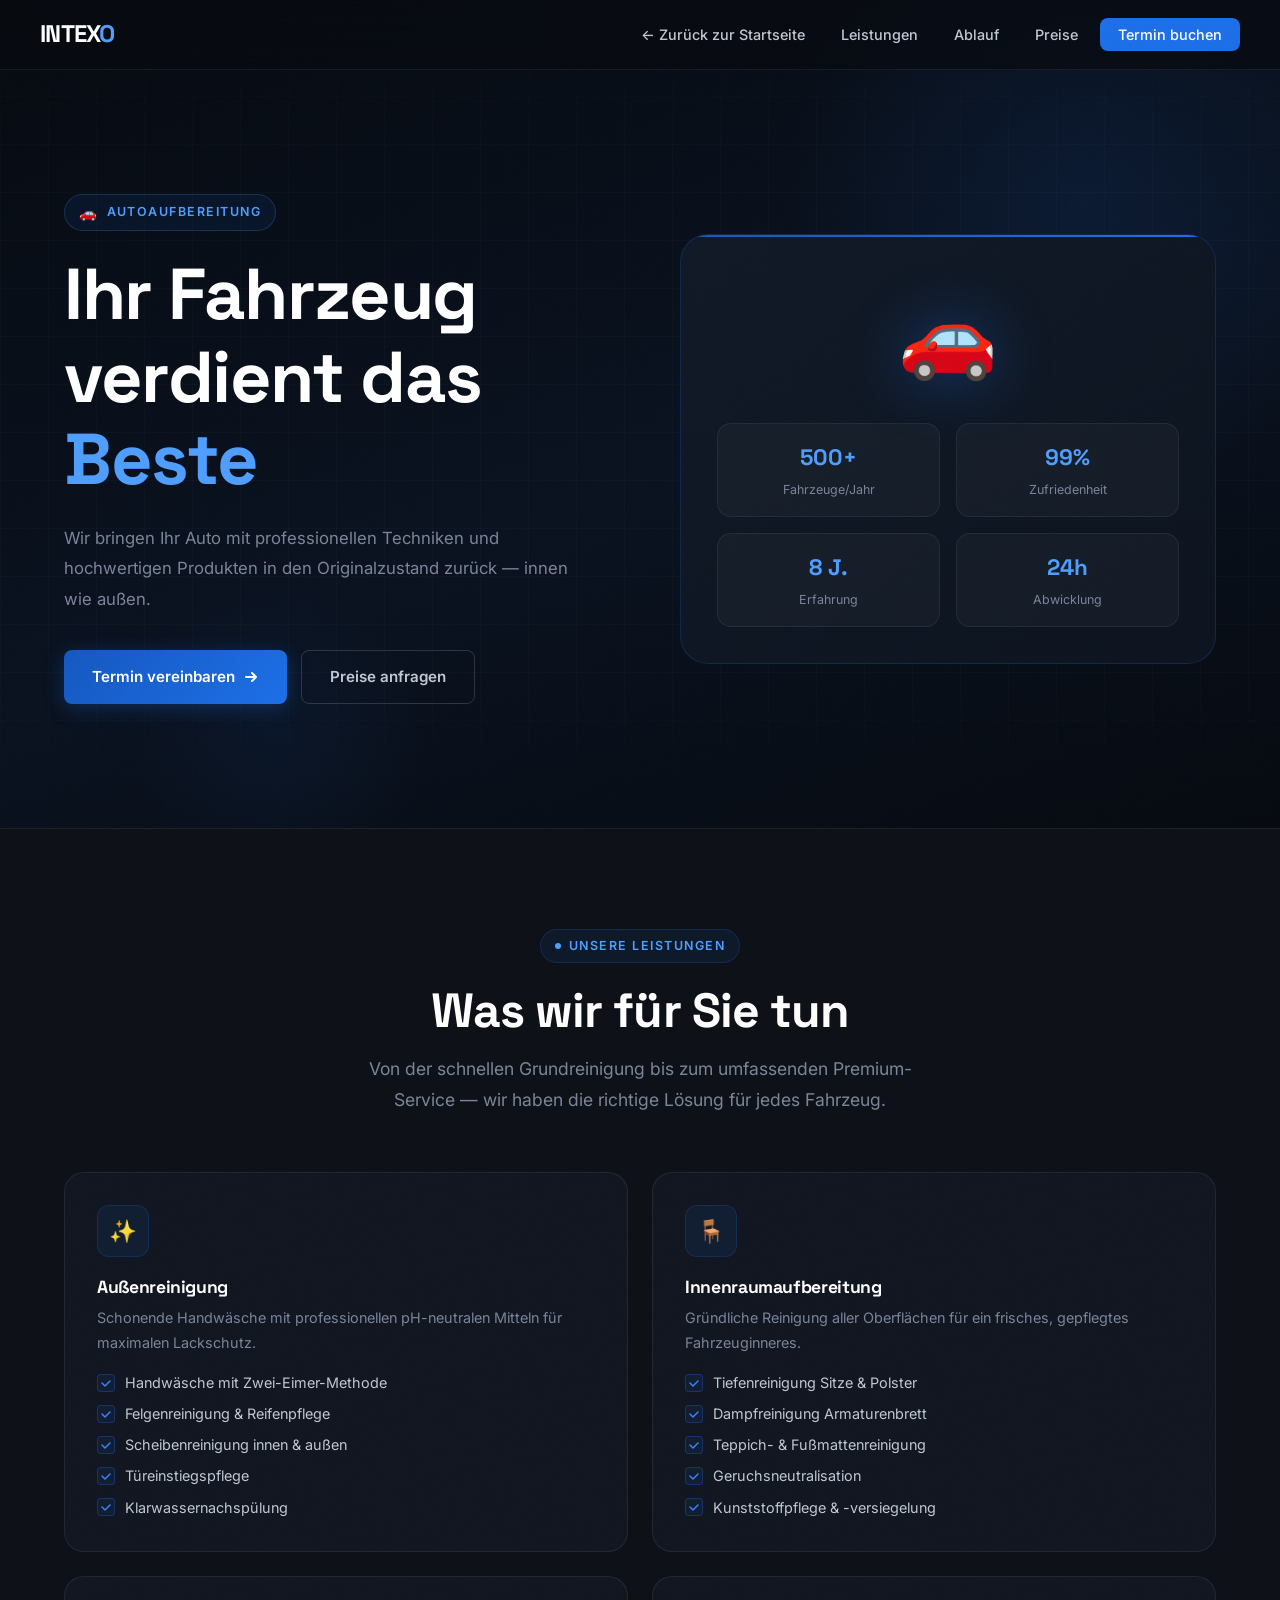
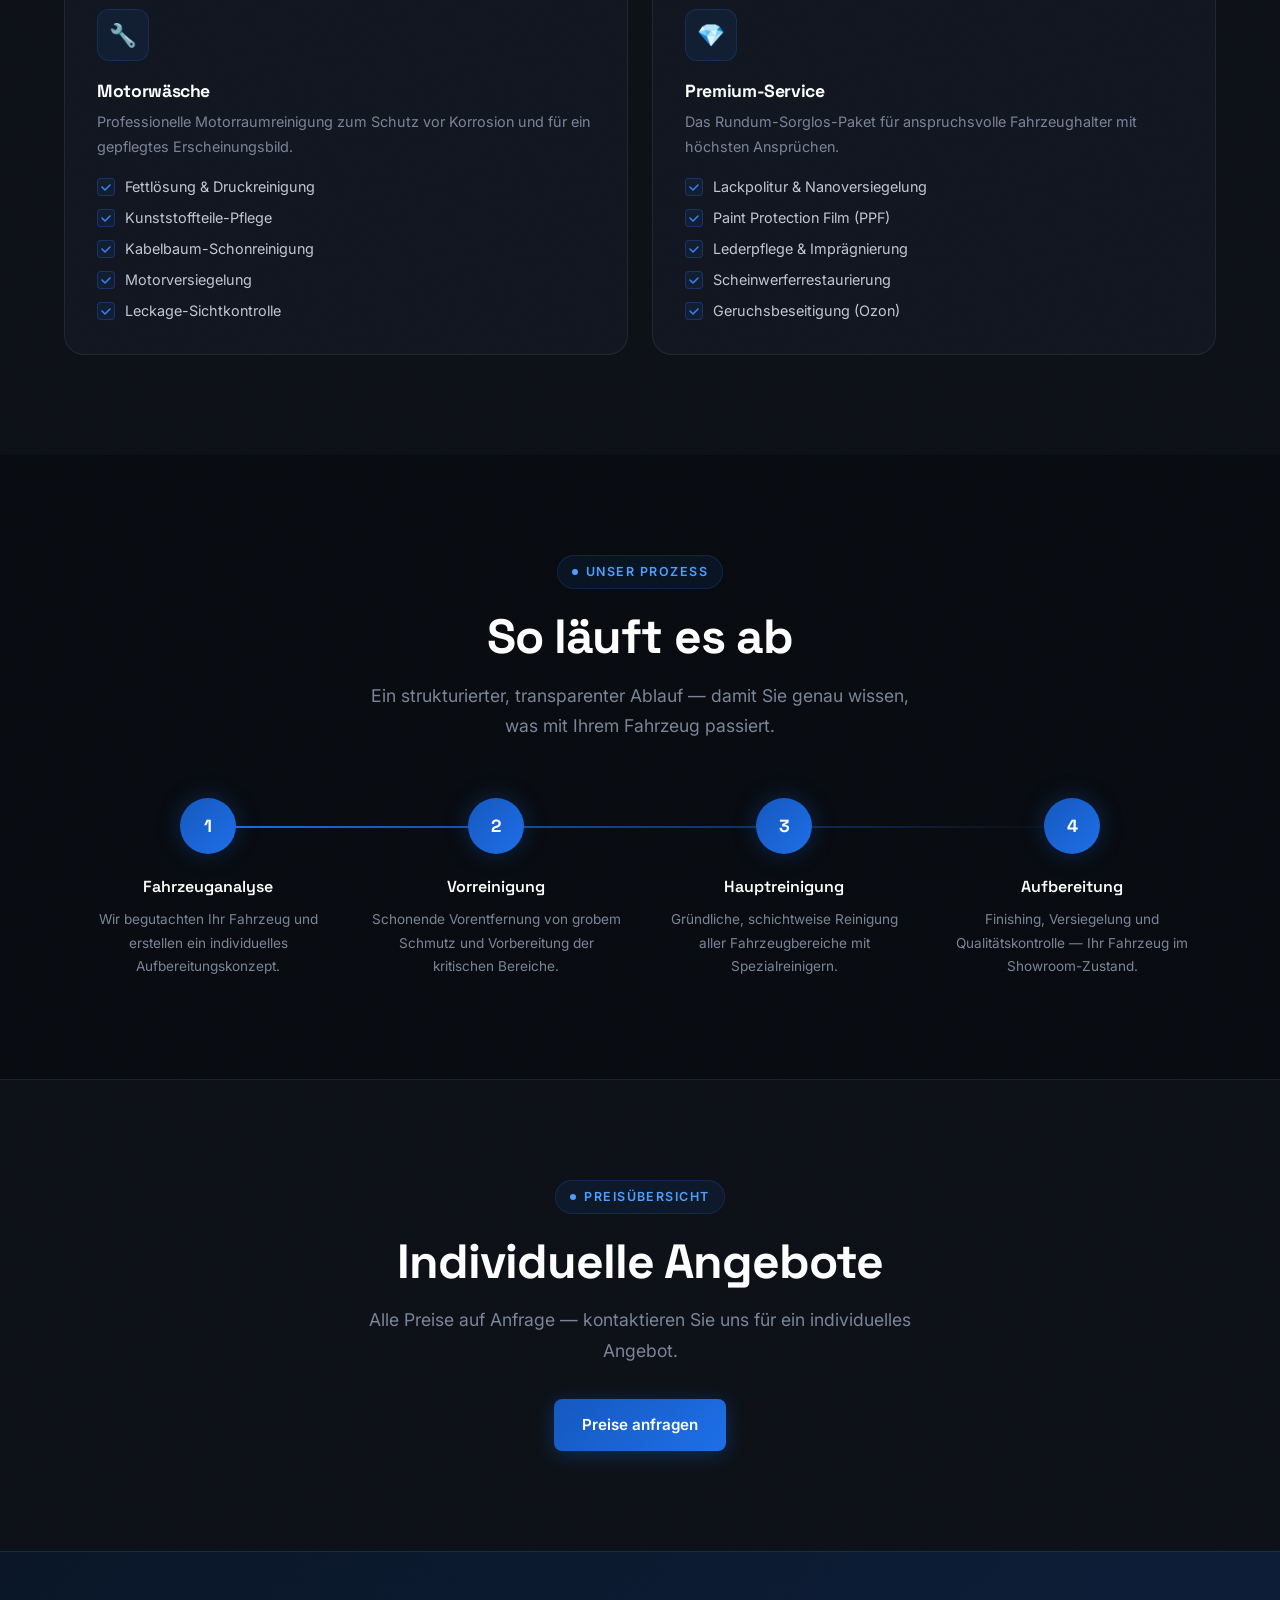
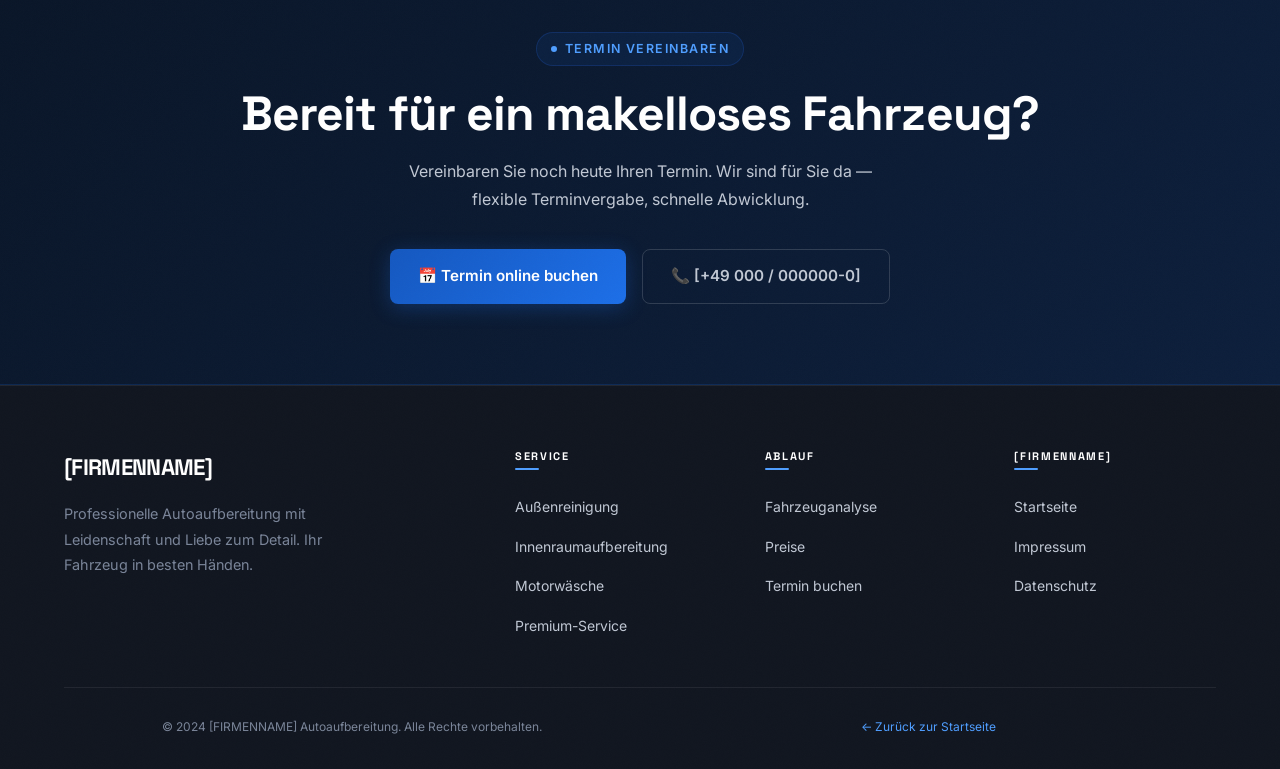
==== autoaufbereitung.html @ fb216309 "Add files via upload" ====
<!DOCTYPE html>
<html lang="de">
<head>
  <meta charset="UTF-8" />
  <meta name="viewport" content="width=device-width, initial-scale=1.0" />
  <title>[FIRMENNAME] Autoaufbereitung — Professionelle Fahrzeugpflege</title>
  <meta name="description" content="[FIRMENNAME] Autoaufbereitung bietet professionelle Fahrzeugpflege: Außenreinigung, Innenraumaufbereitung, Motorwäsche und Premium-Service." />
  <link rel="stylesheet" href="style.css" />
  <style>
    :root {
      --accent: #1d6fe8;
      --accent-light: #4f9eff;
      --accent-glow: rgba(29,111,232,0.28);
      --accent-subtle: rgba(29,111,232,0.09);
      --gradient-accent: linear-gradient(135deg, #1558c0, #1d6fe8);
    }

    /* ── Hero ── */
    .service-hero {
      min-height: 92vh;
      display: flex;
      align-items: center;
      position: relative;
      overflow: hidden;
      padding-top: 70px;
      background: linear-gradient(160deg, #060a10 0%, #0a1220 55%, #060a10 100%);
    }

    .hero-deco-circle {
      position: absolute;
      border-radius: 50%;
      pointer-events: none;
    }
    .hero-deco-circle.c1 {
      width: 600px; height: 600px;
      right: -100px; top: -100px;
      background: radial-gradient(circle, rgba(29,111,232,0.10) 0%, transparent 70%);
    }
    .hero-deco-circle.c2 {
      width: 300px; height: 300px;
      left: 10%; bottom: -60px;
      background: radial-gradient(circle, rgba(29,111,232,0.06) 0%, transparent 70%);
    }

    .hero-grid-lines {
      position: absolute;
      inset: 0;
      background-image:
        linear-gradient(rgba(255,255,255,0.02) 1px, transparent 1px),
        linear-gradient(90deg, rgba(255,255,255,0.02) 1px, transparent 1px);
      background-size: 48px 48px;
      mask-image: linear-gradient(to bottom, transparent, black 20%, black 80%, transparent);
    }

    .service-hero-inner {
      position: relative;
      z-index: 2;
      display: grid;
      grid-template-columns: 1fr 1fr;
      gap: 80px;
      align-items: center;
      padding: 80px 0;
    }

    .hero-badge {
      display: inline-flex;
      align-items: center;
      gap: 8px;
      font-size: 0.78rem;
      font-weight: 600;
      letter-spacing: 0.12em;
      text-transform: uppercase;
      color: var(--accent-light);
      background: var(--accent-subtle);
      border: 1px solid rgba(79,158,255,0.2);
      padding: 6px 14px;
      border-radius: 100px;
      margin-bottom: 22px;
    }

    .hero-badge::before {
      content: '🚗';
      font-size: 0.9rem;
    }

    .service-hero h1 {
      margin-bottom: 22px;
      color: var(--white);
    }

    .service-hero h1 em {
      font-style: normal;
      color: var(--accent-light);
    }

    .service-hero p {
      font-size: 1.05rem;
      color: var(--gray-500);
      margin-bottom: 36px;
      line-height: 1.8;
    }

    .hero-ctas {
      display: flex;
      gap: 14px;
      flex-wrap: wrap;
    }

    .hero-visual {
      position: relative;
    }

    .hero-visual-card {
      background: linear-gradient(145deg, #111926, #0d1420);
      border: 1px solid rgba(29,111,232,0.2);
      border-radius: var(--radius-xl);
      padding: 36px;
      position: relative;
      overflow: hidden;
    }

    .hero-visual-card::before {
      content: '';
      position: absolute;
      top: 0; left: 0; right: 0;
      height: 2px;
      background: var(--gradient-accent);
    }

    .hero-visual-emoji {
      font-size: 5rem;
      text-align: center;
      display: block;
      margin-bottom: 24px;
      filter: drop-shadow(0 0 30px rgba(29,111,232,0.4));
    }

    .hero-visual-stats {
      display: grid;
      grid-template-columns: 1fr 1fr;
      gap: 16px;
    }

    .mini-stat {
      background: rgba(255,255,255,0.03);
      border: 1px solid rgba(255,255,255,0.06);
      border-radius: var(--radius-md);
      padding: 16px;
      text-align: center;
    }

    .mini-stat-num {
      font-family: var(--font-display);
      font-size: 1.4rem;
      font-weight: 700;
      color: var(--accent-light);
    }

    .mini-stat-label {
      font-size: 0.78rem;
      color: var(--gray-500);
      margin-top: 4px;
    }

    /* ── Services Grid ── */
    .services-grid {
      display: grid;
      grid-template-columns: repeat(2, 1fr);
      gap: 24px;
    }

    .svc-card {
      background: var(--bg-card);
      border: 1px solid var(--border);
      border-radius: var(--radius-lg);
      padding: 32px;
      transition: var(--transition);
    }

    .svc-card:hover {
      border-color: rgba(29,111,232,0.3);
      transform: translateY(-4px);
      box-shadow: 0 16px 48px rgba(0,0,0,0.35), 0 0 30px rgba(29,111,232,0.08);
    }

    .svc-icon {
      width: 52px; height: 52px;
      border-radius: 12px;
      display: flex; align-items: center; justify-content: center;
      font-size: 1.4rem;
      background: var(--accent-subtle);
      border: 1px solid rgba(29,111,232,0.2);
      margin-bottom: 20px;
    }

    .svc-card h3 { font-size: 1.1rem; margin-bottom: 8px; }

    /* ── Process ── */
    .process-steps {
      display: grid;
      grid-template-columns: repeat(4, 1fr);
      gap: 0;
      margin-top: 56px;
      position: relative;
    }

    .process-steps::before {
      content: '';
      position: absolute;
      top: 28px;
      left: 12%;
      right: 12%;
      height: 2px;
      background: linear-gradient(90deg, var(--accent), transparent);
      z-index: 0;
    }

    .process-step {
      text-align: center;
      padding: 0 16px;
      position: relative;
      z-index: 1;
    }

    .step-num {
      width: 56px; height: 56px;
      border-radius: 50%;
      background: var(--gradient-accent);
      display: flex; align-items: center; justify-content: center;
      font-family: var(--font-display);
      font-size: 1.1rem;
      font-weight: 700;
      color: white;
      margin: 0 auto 20px;
      box-shadow: 0 0 24px var(--accent-glow);
    }

    .step-title {
      font-family: var(--font-display);
      font-size: 1rem;
      font-weight: 600;
      color: var(--white);
      margin-bottom: 8px;
    }

    .step-desc {
      font-size: 0.85rem;
      color: var(--gray-500);
    }

    /* ── Pricing ── */
    .pricing-grid {
      display: grid;
      grid-template-columns: repeat(3, 1fr);
      gap: 24px;
      margin-top: 56px;
      align-items: center;
    }

    .price-card {
      background: var(--bg-card);
      border: 1px solid var(--border);
      border-radius: var(--radius-xl);
      padding: 36px 32px;
      text-align: center;
      transition: var(--transition);
      position: relative;
    }

    .price-card:hover {
      transform: translateY(-4px);
    }

    .price-card.popular {
      border-color: rgba(29,111,232,0.4);
      background: linear-gradient(160deg, #0f1c35, #0d1420);
      transform: scale(1.04);
    }

    .price-card.popular:hover {
      transform: scale(1.04) translateY(-4px);
    }

    .popular-badge {
      position: absolute;
      top: -13px;
      left: 50%;
      transform: translateX(-50%);
      background: var(--gradient-accent);
      color: white;
      font-size: 0.72rem;
      font-weight: 700;
      letter-spacing: 0.1em;
      text-transform: uppercase;
      padding: 4px 16px;
      border-radius: 100px;
      white-space: nowrap;
    }

    .price-tier-name {
      font-size: 0.8rem;
      font-weight: 600;
      letter-spacing: 0.1em;
      text-transform: uppercase;
      color: var(--gray-500);
      margin-bottom: 16px;
    }

    .price-amount {
      font-family: var(--font-display);
      font-size: 2.8rem;
      font-weight: 800;
      color: var(--white);
      margin-bottom: 4px;
      line-height: 1;
    }

    .price-from {
      font-size: 0.82rem;
      color: var(--gray-500);
      margin-bottom: 28px;
    }

    .price-features {
      list-style: none;
      text-align: left;
      margin-bottom: 28px;
    }

    .price-features li {
      font-size: 0.88rem;
      color: var(--gray-300);
      padding: 8px 0;
      border-bottom: 1px solid var(--border);
      display: flex;
      align-items: center;
      gap: 10px;
    }

    .price-features li::before {
      content: '✓';
      color: var(--accent-light);
      font-weight: 700;
      font-size: 0.8rem;
    }

    /* ── CTA Section ── */
    .cta-section {
      background: linear-gradient(135deg, #0a1628, #0d1f3c);
      border-top: 1px solid rgba(29,111,232,0.2);
      border-bottom: 1px solid rgba(29,111,232,0.2);
    }

    .cta-inner {
      text-align: center;
      padding: 80px 0;
    }

    .cta-inner h2 { margin-bottom: 16px; }
    .cta-inner p { max-width: 500px; margin: 0 auto 36px; }

    .cta-actions {
      display: flex;
      gap: 16px;
      justify-content: center;
      flex-wrap: wrap;
    }

    @media (max-width: 900px) {
      .service-hero-inner { grid-template-columns: 1fr; gap: 40px; }
      .hero-visual { display: none; }
      .services-grid { grid-template-columns: 1fr; }
      .process-steps { grid-template-columns: repeat(2, 1fr); gap: 32px; }
      .process-steps::before { display: none; }
      .pricing-grid { grid-template-columns: 1fr; }
      .price-card.popular { transform: scale(1); }
      .price-card.popular:hover { transform: translateY(-4px); }
    }

    @media (max-width: 768px) {
      .service-hero { min-height: auto; padding-bottom: 60px; overflow: hidden; }
      .service-hero-inner { padding: 48px 0 0; }
      .hero-ctas { flex-direction: column; }
      .hero-ctas .btn { width: 100%; justify-content: center; }
      .process-steps { grid-template-columns: 1fr; }
      .hero-deco-circle.c1 { width: 280px; height: 280px; right: -60px; top: -60px; }
      .hero-deco-circle.c2 { width: 160px; height: 160px; }
    }

    @media (max-width: 480px) {
      .svc-card { padding: 24px; }
      .price-card { padding: 28px 20px; }
    }
  </style>
</head>
<body>
  <div class="noise"></div>

  <!-- Navbar -->
  <nav class="navbar" id="navbar">
    <div class="nav-inner">
      <a class="nav-logo" href="index.html" onclick="navigateBack(event)">INTEX<span>O</span></a>
      <ul class="nav-links" id="navLinks">
        <li><a href="index.html" onclick="navigateBack(event)">← Zurück zur Startseite</a></li>
        <li><a href="#leistungen" onclick="closeMenu()">Leistungen</a></li>
        <li><a href="#ablauf" onclick="closeMenu()">Ablauf</a></li>
        <li><a href="#preise" onclick="closeMenu()">Preise</a></li>
        <li><a href="#termin" class="nav-cta" onclick="closeMenu()">Termin buchen</a></li>
      </ul>
      <button class="nav-hamburger" id="hamburger" aria-label="Menü öffnen" onclick="toggleMenu()">
        <span></span><span></span><span></span>
      </button>
    </div>
  </nav>

  <!-- Hero -->
  <section class="service-hero">
    <div class="hero-deco-circle c1"></div>
    <div class="hero-deco-circle c2"></div>
    <div class="hero-grid-lines"></div>
    <div class="container">
      <div class="service-hero-inner">
        <div class="reveal">
          <div class="hero-badge">Autoaufbereitung</div>
          <h1>Ihr Fahrzeug verdient das <em>Beste</em></h1>
          <p>Wir bringen Ihr Auto mit professionellen Techniken und hochwertigen Produkten in den Originalzustand zurück — innen wie außen.</p>
          <div class="hero-ctas">
            <a href="#termin" class="btn btn-primary">
              Termin vereinbaren
              <svg width="16" height="16" viewBox="0 0 16 16" fill="none" stroke="currentColor" stroke-width="2" stroke-linecap="round" stroke-linejoin="round"><path d="M3 8h10M9 4l4 4-4 4"/></svg>
            </a>
            <a href="#anfrage" class="btn btn-secondary">Preise anfragen</a>
          </div>
        </div>
        <div class="hero-visual reveal" style="transition-delay:0.2s">
          <div class="hero-visual-card">
            <span class="hero-visual-emoji">🚗</span>
            <div class="hero-visual-stats">
              <div class="mini-stat">
                <div class="mini-stat-num">500+</div>
                <div class="mini-stat-label">Fahrzeuge/Jahr</div>
              </div>
              <div class="mini-stat">
                <div class="mini-stat-num">99%</div>
                <div class="mini-stat-label">Zufriedenheit</div>
              </div>
              <div class="mini-stat">
                <div class="mini-stat-num">8 J.</div>
                <div class="mini-stat-label">Erfahrung</div>
              </div>
              <div class="mini-stat">
                <div class="mini-stat-num">24h</div>
                <div class="mini-stat-label">Abwicklung</div>
              </div>
            </div>
          </div>
        </div>
      </div>
    </div>
  </section>

  <!-- Leistungen -->
  <section class="section" id="leistungen" style="background:var(--bg-secondary);border-top:1px solid var(--border);">
    <div class="container">
      <div class="text-center reveal">
        <div class="section-label">Unsere Leistungen</div>
        <h2 class="section-title">Was wir für Sie tun</h2>
        <p class="section-subtitle">Von der schnellen Grundreinigung bis zum umfassenden Premium-Service — wir haben die richtige Lösung für jedes Fahrzeug.</p>
      </div>
      <div class="services-grid" style="margin-top:56px;">
        <div class="svc-card reveal">
          <div class="svc-icon">✨</div>
          <h3>Außenreinigung</h3>
          <p style="font-size:0.9rem;color:var(--gray-500);margin-bottom:16px;">Schonende Handwäsche mit professionellen pH-neutralen Mitteln für maximalen Lackschutz.</p>
          <ul class="checklist">
            <li>Handwäsche mit Zwei-Eimer-Methode</li>
            <li>Felgenreinigung & Reifenpflege</li>
            <li>Scheibenreinigung innen & außen</li>
            <li>Türeinstiegspflege</li>
            <li>Klarwassernachspülung</li>
          </ul>
        </div>
        <div class="svc-card reveal" style="transition-delay:0.1s">
          <div class="svc-icon">🪑</div>
          <h3>Innenraumaufbereitung</h3>
          <p style="font-size:0.9rem;color:var(--gray-500);margin-bottom:16px;">Gründliche Reinigung aller Oberflächen für ein frisches, gepflegtes Fahrzeuginneres.</p>
          <ul class="checklist">
            <li>Tiefenreinigung Sitze & Polster</li>
            <li>Dampfreinigung Armaturenbrett</li>
            <li>Teppich- & Fußmattenreinigung</li>
            <li>Geruchsneutralisation</li>
            <li>Kunststoffpflege & -versiegelung</li>
          </ul>
        </div>
        <div class="svc-card reveal" style="transition-delay:0.2s">
          <div class="svc-icon">🔧</div>
          <h3>Motorwäsche</h3>
          <p style="font-size:0.9rem;color:var(--gray-500);margin-bottom:16px;">Professionelle Motorraum­reinigung zum Schutz vor Korrosion und für ein gepflegtes Erscheinungsbild.</p>
          <ul class="checklist">
            <li>Fettlösung & Druckreinigung</li>
            <li>Kunststoffteile-Pflege</li>
            <li>Kabelbaum-Schonreinigung</li>
            <li>Motorversiegelung</li>
            <li>Leckage-Sichtkontrolle</li>
          </ul>
        </div>
        <div class="svc-card reveal" style="transition-delay:0.3s">
          <div class="svc-icon">💎</div>
          <h3>Premium-Service</h3>
          <p style="font-size:0.9rem;color:var(--gray-500);margin-bottom:16px;">Das Rundum-Sorglos-Paket für anspruchsvolle Fahrzeughalter mit höchsten Ansprüchen.</p>
          <ul class="checklist">
            <li>Lackpolitur & Nanoversiegelung</li>
            <li>Paint Protection Film (PPF)</li>
            <li>Lederpflege & Imprägnierung</li>
            <li>Scheinwerferrestaurierung</li>
            <li>Geruchsbeseitigung (Ozon)</li>
          </ul>
        </div>
      </div>
    </div>
  </section>

  <!-- Ablauf -->
  <section class="section" id="ablauf" style="background:var(--bg-primary);">
    <div class="container">
      <div class="text-center reveal">
        <div class="section-label">Unser Prozess</div>
        <h2 class="section-title">So läuft es ab</h2>
        <p class="section-subtitle">Ein strukturierter, transparenter Ablauf — damit Sie genau wissen, was mit Ihrem Fahrzeug passiert.</p>
      </div>
      <div class="process-steps">
        <div class="process-step reveal">
          <div class="step-num">1</div>
          <div class="step-title">Fahrzeuganalyse</div>
          <p class="step-desc">Wir begutachten Ihr Fahrzeug und erstellen ein individuelles Aufbereitungskonzept.</p>
        </div>
        <div class="process-step reveal" style="transition-delay:0.15s">
          <div class="step-num">2</div>
          <div class="step-title">Vorreinigung</div>
          <p class="step-desc">Schonende Vorentfernung von grobem Schmutz und Vorbereitung der kritischen Bereiche.</p>
        </div>
        <div class="process-step reveal" style="transition-delay:0.3s">
          <div class="step-num">3</div>
          <div class="step-title">Hauptreinigung</div>
          <p class="step-desc">Gründliche, schichtweise Reinigung aller Fahrzeugbereiche mit Spezialreinigern.</p>
        </div>
        <div class="process-step reveal" style="transition-delay:0.45s">
          <div class="step-num">4</div>
          <div class="step-title">Aufbereitung</div>
          <p class="step-desc">Finishing, Versiegelung und Qualitätskontrolle — Ihr Fahrzeug im Showroom-Zustand.</p>
        </div>
      </div>
    </div>
  </section>

  <!-- Preise Alternative -->
  <section class="section" id="preise" style="background:var(--bg-secondary);border-top:1px solid var(--border);">
    <div class="container">
      <div class="text-center reveal">
        <div class="section-label">Preisübersicht</div>
        <h2 class="section-title">Individuelle Angebote</h2>
        <p class="section-subtitle">Alle Preise auf Anfrage — kontaktieren Sie uns für ein individuelles Angebot.</p>
        <div style="margin-top:32px;">
          <a href="#anfrage" class="btn btn-primary">Preise anfragen</a>
        </div>
      </div>
    </div>
  </section>

  <!-- CTA -->
  <section class="cta-section" id="termin">
    <div class="container">
      <div class="cta-inner reveal">
        <div class="section-label" style="justify-content:center;margin:0 auto 20px;">Termin vereinbaren</div>
        <h2>Bereit für ein makelloses Fahrzeug?</h2>
        <p>Vereinbaren Sie noch heute Ihren Termin. Wir sind für Sie da — flexible Terminvergabe, schnelle Abwicklung.</p>
        <div class="cta-actions">
          <a href="mailto:[info@firma.de]" class="btn btn-primary">
            📅 Termin online buchen
          </a>
          <a href="tel:[+490000000000]" class="btn btn-secondary">📞 [+49 000 / 000000-0]</a>
        </div>
      </div>
    </div>
  </section>

  <!-- Footer -->
  <footer class="footer">
    <div class="container">
      <div class="footer-grid">
        <div class="footer-brand">
          <a class="nav-logo" href="index.html" onclick="navigateBack(event)">[FIRMENNAME]</a>
          <p>Professionelle Autoaufbereitung mit Leidenschaft und Liebe zum Detail. Ihr Fahrzeug in besten Händen.</p>
        </div>
        <div class="footer-col">
          <h4>Service</h4>
          <ul>
            <li><a href="#leistungen">Außenreinigung</a></li>
            <li><a href="#leistungen">Innenraumaufbereitung</a></li>
            <li><a href="#leistungen">Motorwäsche</a></li>
            <li><a href="#leistungen">Premium-Service</a></li>
          </ul>
        </div>
        <div class="footer-col">
          <h4>Ablauf</h4>
          <ul>
            <li><a href="#ablauf">Fahrzeuganalyse</a></li>
            <li><a href="#preise">Preise</a></li>
            <li><a href="#termin">Termin buchen</a></li>
          </ul>
        </div>
        <div class="footer-col">
          <h4>[FIRMENNAME]</h4>
          <ul>
            <li><a href="index.html" onclick="navigateBack(event)">Startseite</a></li>
            <li><a href="impressum.html">Impressum</a></li>
            <li><a href="datenschutz.html">Datenschutz</a></li>
          </ul>
        </div>
      </div>
      <div class="footer-bottom">
        <p>© 2024 [FIRMENNAME] Autoaufbereitung. Alle Rechte vorbehalten.</p>
        <p><a href="index.html" onclick="navigateBack(event)" style="color:var(--accent-light);">← Zurück zur Startseite</a></p>
      </div>
    </div>
  </footer>

  <script>
    window.addEventListener('scroll', () => {
      document.getElementById('navbar').classList.toggle('scrolled', window.scrollY > 40);
    });
    function toggleMenu() {
      document.getElementById('navLinks').classList.toggle('open');
      document.getElementById('hamburger').classList.toggle('open');
    }
    function closeMenu() {
      document.getElementById('navLinks').classList.remove('open');
      document.getElementById('hamburger').classList.remove('open');
    }

    document.addEventListener('click', (e) => {
      const navLinks = document.getElementById('navLinks');
      const navbar = document.getElementById('navbar');
      if (navLinks && navLinks.classList.contains('open') && !navbar.contains(e.target)) {
        closeMenu();
      }
    });
    function navigateBack(e) {
      e.preventDefault();
      document.body.classList.add('page-exit');
      setTimeout(() => { window.location.href = 'index.html'; }, 300);
    }
    const revealEls = document.querySelectorAll('.reveal');
    const observer = new IntersectionObserver((entries) => {
      entries.forEach(entry => {
        if (entry.isIntersecting) {
          entry.target.classList.add('visible');
          observer.unobserve(entry.target);
        }
      });
    }, { threshold: 0.1 });
    revealEls.forEach(el => observer.observe(el));
  </script>
</body>
</html>
---- style.css ----
/* ========================================
   INTEXO — Shared Design System
   ======================================== */

@import url('https://fonts.googleapis.com/css2?family=Inter:wght@300;400;500;600;700;800;900&family=Space+Grotesk:wght@400;500;600;700&display=swap');

/* ── CSS Variables ── */
:root {
  --bg-primary: #080b10;
  --bg-secondary: #0d1117;
  --bg-card: #111620;
  --bg-card-hover: #161c2a;
  --border: rgba(255,255,255,0.07);
  --border-hover: rgba(255,255,255,0.15);

  --white: #ffffff;
  --gray-100: #f0f2f5;
  --gray-300: #c1c8d4;
  --gray-500: #7a8599;
  --gray-700: #3a4253;

  --accent: #2563eb;
  --accent-light: #3b82f6;
  --accent-glow: rgba(37,99,235,0.25);
  --accent-subtle: rgba(37,99,235,0.08);

  --gradient-hero: linear-gradient(135deg, #080b10 0%, #0d1520 50%, #080b10 100%);
  --gradient-card: linear-gradient(145deg, #111620, #0d1117);
  --gradient-accent: linear-gradient(135deg, #1d4ed8, #2563eb);

  --font-main: 'Inter', sans-serif;
  --font-display: 'Space Grotesk', sans-serif;

  --radius-sm: 8px;
  --radius-md: 14px;
  --radius-lg: 20px;
  --radius-xl: 28px;

  --shadow-card: 0 4px 24px rgba(0,0,0,0.4);
  --shadow-glow: 0 0 40px rgba(37,99,235,0.15);

  --transition: all 0.3s cubic-bezier(0.4, 0, 0.2, 1);
  --transition-slow: all 0.6s cubic-bezier(0.4, 0, 0.2, 1);
}

/* ── Reset & Base ── */
*, *::before, *::after {
  margin: 0;
  padding: 0;
  box-sizing: border-box;
  overflow-wrap: break-word;
  word-wrap: break-word;
}

html {
  scroll-behavior: smooth;
  font-size: 16px;
  overflow-x: hidden;
}

body {
  font-family: var(--font-main);
  background-color: var(--bg-primary);
  color: var(--white);
  line-height: 1.6;
  overflow-x: hidden;
  -webkit-font-smoothing: antialiased;
  max-width: 100vw;
}

/* Prevent any media from busting out of containers */
img, video, svg, canvas {
  max-width: 100%;
  height: auto;
}

/* ── Page Transition ── */
body {
  animation: pageIn 0.5s ease forwards;
}

@keyframes pageIn {
  from { opacity: 0; transform: translateY(10px); }
  to   { opacity: 1; transform: translateY(0); }
}

.page-exit {
  animation: pageOut 0.3s ease forwards;
}

@keyframes pageOut {
  from { opacity: 1; transform: translateY(0); }
  to   { opacity: 0; transform: translateY(-8px); }
}

/* ── Typography ── */
h1, h2, h3, h4, h5 {
  font-family: var(--font-display);
  font-weight: 700;
  line-height: 1.15;
  letter-spacing: -0.02em;
}

h1 { font-size: clamp(1.8rem, 6vw, 4.5rem); }
h2 { font-size: clamp(1.5rem, 5vw, 3rem); }
h3 { font-size: clamp(1.2rem, 3.5vw, 1.6rem); }

p {
  font-size: 1rem;
  color: var(--gray-300);
  line-height: 1.75;
}

a {
  color: inherit;
  text-decoration: none;
}

/* ── Utility ── */
.container {
  max-width: 1200px;
  margin: 0 auto;
  padding: 0 24px;
}

.section {
  padding: 100px 0;
}

.section-label {
  display: inline-flex;
  align-items: center;
  gap: 8px;
  font-size: 0.78rem;
  font-weight: 600;
  letter-spacing: 0.12em;
  text-transform: uppercase;
  color: var(--accent-light);
  background: var(--accent-subtle);
  border: 1px solid rgba(37,99,235,0.2);
  padding: 6px 14px;
  border-radius: 100px;
  margin-bottom: 20px;
}

.section-label::before {
  content: '';
  display: block;
  width: 6px;
  height: 6px;
  border-radius: 50%;
  background: var(--accent-light);
}

.section-title {
  margin-bottom: 16px;
  color: var(--white);
}

.section-subtitle {
  font-size: 1.1rem;
  color: var(--gray-500);
  max-width: 560px;
}

.text-center { text-align: center; }
.text-center .section-subtitle { margin: 0 auto; }

/* ── Buttons ── */
.btn {
  display: inline-flex;
  align-items: center;
  gap: 8px;
  padding: 14px 28px;
  border-radius: var(--radius-sm);
  font-family: var(--font-main);
  font-size: 0.95rem;
  font-weight: 600;
  cursor: pointer;
  border: none;
  transition: var(--transition);
  position: relative;
  overflow: hidden;
  white-space: nowrap;
}

.btn-primary {
  background: var(--gradient-accent);
  color: var(--white);
  box-shadow: 0 4px 20px var(--accent-glow);
}

.btn-primary:hover {
  transform: translateY(-2px);
  box-shadow: 0 8px 30px rgba(37,99,235,0.4);
}

.btn-secondary {
  background: transparent;
  color: var(--gray-300);
  border: 1px solid var(--border-hover);
}

.btn-secondary:hover {
  background: rgba(255,255,255,0.04);
  color: var(--white);
  border-color: rgba(255,255,255,0.25);
  transform: translateY(-2px);
}

/* ── Navbar ── */
.navbar {
  position: fixed;
  top: 0;
  left: 0;
  right: 0;
  z-index: 1000;
  padding: 0 24px;
  height: 70px;
  display: flex;
  align-items: center;
  background: rgba(8,11,16,0.7);
  backdrop-filter: blur(20px);
  -webkit-backdrop-filter: blur(20px);
  border-bottom: 1px solid var(--border);
  transition: var(--transition);
}

.navbar.scrolled {
  background: rgba(8,11,16,0.95);
  border-bottom-color: rgba(255,255,255,0.1);
}

.nav-inner {
  max-width: 1200px;
  margin: 0 auto;
  width: 100%;
  display: flex;
  align-items: center;
  justify-content: space-between;
}

.nav-logo {
  font-family: var(--font-display);
  font-size: 1.5rem;
  font-weight: 800;
  color: var(--white);
  letter-spacing: -0.03em;
  cursor: pointer;
  transition: var(--transition);
}

.nav-logo span {
  color: var(--accent-light);
}

.nav-logo:hover { opacity: 0.85; }

.nav-links {
  display: flex;
  align-items: center;
  gap: 8px;
  list-style: none;
}

.nav-links li a {
  font-size: 0.9rem;
  font-weight: 500;
  color: var(--gray-300);
  padding: 8px 14px;
  border-radius: var(--radius-sm);
  transition: var(--transition);
}

.nav-links li a:hover,
.nav-links li a.active {
  color: var(--white);
  background: rgba(255,255,255,0.06);
}

.nav-cta {
  background: var(--accent) !important;
  color: var(--white) !important;
  padding: 8px 18px !important;
}

.nav-cta:hover {
  background: var(--accent-light) !important;
}

/* Mobile menu */
.nav-hamburger {
  display: none;
  flex-direction: column;
  gap: 5px;
  cursor: pointer;
  padding: 4px;
}

.nav-hamburger span {
  display: block;
  width: 24px;
  height: 2px;
  background: var(--gray-300);
  border-radius: 2px;
  transition: var(--transition);
}

/* ── Footer ── */
.footer {
  background: var(--bg-card); /* Slightly different shade than page */
  border-top: 1px solid var(--border);
  padding: 64px 0 32px;
}

.footer-grid {
  display: grid;
  grid-template-columns: 2fr 1fr 1fr 1fr;
  gap: 48px;
  margin-bottom: 48px;
}

.footer-brand .nav-logo {
  font-size: 1.4rem;
  display: inline-block;
  margin-bottom: 16px;
}

.footer-brand p {
  font-size: 0.9rem;
  color: var(--gray-500);
  max-width: 260px;
}

.footer-col h4 {
  font-size: 11px;
  font-weight: 700;
  letter-spacing: 0.15em;
  text-transform: uppercase;
  color: var(--white);
  margin-bottom: 24px;
  position: relative;
  padding-bottom: 8px;
}

.footer-col h4::after {
  content: '';
  position: absolute;
  left: 0;
  bottom: 0;
  width: 24px;
  height: 2px;
  background: var(--accent-light);
  border-radius: 2px;
}

.footer-col ul {
  list-style: none;
  display: flex;
  flex-direction: column;
  gap: 14px;
}

.footer-col ul li a {
  font-size: 14px;
  font-weight: 400;
  color: var(--gray-300);
  transition: var(--transition);
}

.footer-col ul li a:hover {
  color: var(--accent-light);
}

.footer-bottom {
  border-top: 1px solid var(--border);
  padding-top: 28px;
  display: flex;
  align-items: center;
  justify-content: center;
  text-align: center;
}

.footer-bottom p {
  font-size: 12px;
  color: var(--gray-500);
  width: 100%;
}

/* ── Cards ── */
.card {
  background: var(--gradient-card);
  border: 1px solid var(--border);
  border-radius: var(--radius-lg);
  padding: 32px;
  transition: var(--transition);
  position: relative;
  overflow: hidden;
}

.card::before {
  content: '';
  position: absolute;
  inset: 0;
  background: linear-gradient(145deg, rgba(255,255,255,0.03) 0%, transparent 60%);
  pointer-events: none;
}

.card:hover {
  border-color: var(--border-hover);
  transform: translateY(-4px);
  box-shadow: var(--shadow-card), var(--shadow-glow);
  background: var(--bg-card-hover);
}

/* ── Divider / Gradient line ── */
.divider {
  width: 48px;
  height: 3px;
  background: var(--gradient-accent);
  border-radius: 10px;
  margin: 16px 0 24px;
}

/* ── Check List ── */
.checklist {
  list-style: none;
  display: flex;
  flex-direction: column;
  gap: 8px;
  margin-top: 16px;
}

.checklist li {
  display: flex;
  align-items: center;
  gap: 10px;
  font-size: 0.9rem;
  color: var(--gray-300);
}

.checklist li::before {
  content: '';
  display: block;
  width: 18px;
  height: 18px;
  min-width: 18px;
  background: var(--accent-subtle);
  border: 1px solid rgba(37,99,235,0.3);
  border-radius: 4px;
  background-image: url("data:image/svg+xml,%3Csvg xmlns='http://www.w3.org/2000/svg' viewBox='0 0 12 12'%3E%3Cpath d='M2 6l3 3 5-5' stroke='%233b82f6' stroke-width='1.5' fill='none' stroke-linecap='round' stroke-linejoin='round'/%3E%3C/svg%3E");
  background-repeat: no-repeat;
  background-position: center;
  background-size: 12px;
}

/* ── Grid helpers ── */
.grid-2 { display: grid; grid-template-columns: repeat(2, 1fr); gap: 24px; }
.grid-3 { display: grid; grid-template-columns: repeat(3, 1fr); gap: 24px; }
.grid-4 { display: grid; grid-template-columns: repeat(4, 1fr); gap: 24px; }

/* ── Back Button ── */
.back-btn {
  display: inline-flex;
  align-items: center;
  gap: 8px;
  font-size: 0.85rem;
  font-weight: 500;
  color: var(--gray-500);
  transition: var(--transition);
  cursor: pointer;
}

.back-btn:hover { color: var(--white); }

/* ── Scroll Reveal ── */
.reveal {
  opacity: 0;
  transform: translateY(30px);
  transition: opacity 0.6s ease, transform 0.6s ease;
}
.reveal.visible {
  opacity: 1;
  transform: translateY(0);
}

/* ── Noise Overlay ── */
.noise {
  position: fixed;
  inset: 0;
  pointer-events: none;
  z-index: 9999;
  opacity: 0.018;
  background-image: url("data:image/svg+xml,%3Csvg viewBox='0 0 256 256' xmlns='http://www.w3.org/2000/svg'%3E%3Cfilter id='noise'%3E%3CfeTurbulence type='fractalNoise' baseFrequency='0.9' numOctaves='4' stitchTiles='stitch'/%3E%3C/filter%3E%3Crect width='100%25' height='100%25' filter='url(%23noise)' opacity='1'/%3E%3C/svg%3E");
  background-repeat: repeat;
  background-size: 200px;
}

/* ── Responsive ── */
@media (max-width: 1024px) {
  .grid-4 { grid-template-columns: repeat(2, 1fr); }
  .footer-grid { grid-template-columns: 1fr 1fr; gap: 32px; }
}

@media (max-width: 768px) {
  .section { padding: 60px 0; }
  .grid-2, .grid-3, .grid-4 { grid-template-columns: 1fr; }

  /* Navbar */
  .nav-links {
    display: flex;
    flex-direction: column;
    position: absolute;
    top: 100%;
    left: 0;
    right: 0;
    background: var(--bg-primary);
    padding: 0 24px;
    gap: 4px;
    border-bottom: 1px solid var(--border);
    max-height: 0;
    overflow: hidden;
    visibility: hidden;
    transition: max-height 0.4s ease, padding 0.4s ease, visibility 0.4s;
    z-index: 999;
  }
  .nav-hamburger { display: flex; }

  .nav-links.open {
    max-height: 500px;
    padding: 24px;
    visibility: visible;
  }

  .nav-links li a {
    display: block;
    padding: 14px 16px;
    font-size: 1rem;
    border-radius: var(--radius-sm);
  }

  /* Hamburger → X animation */
  .nav-hamburger.open span:nth-child(1) {
    transform: translateY(7px) rotate(45deg);
  }
  .nav-hamburger.open span:nth-child(2) {
    opacity: 0;
    transform: scaleX(0);
  }
  .nav-hamburger.open span:nth-child(3) {
    transform: translateY(-7px) rotate(-45deg);
  }

  /* Footer */
  .footer { padding: 48px 0 24px; }
  .footer-grid { 
    grid-template-columns: 1fr 1fr; 
    gap: 32px 24px; 
  }
  .footer-brand {
    grid-column: 1 / -1;
    padding-bottom: 32px;
    border-bottom: 1px solid var(--border);
    margin-bottom: 8px;
  }
  .footer-col:last-child {
    grid-column: 1 / -1;
  }
  .footer-bottom { 
    flex-direction: column; 
    gap: 12px; 
    text-align: center; 
  }

  /* Cards */
  .card { padding: 24px; }

  /* Buttons */
  .btn { padding: 12px 22px; font-size: 0.9rem; }

  /* Section text */
  .section-subtitle { font-size: 1rem; }
}

@media (max-width: 600px) {
  .footer-grid { grid-template-columns: 1fr; gap: 24px; }
}

@media (max-width: 480px) {
  .container { padding: 0 20px; }
  .section { padding: 48px 0; }
  .btn { width: 100%; justify-content: center; }
  .btn + .btn { margin-top: 0; }
}
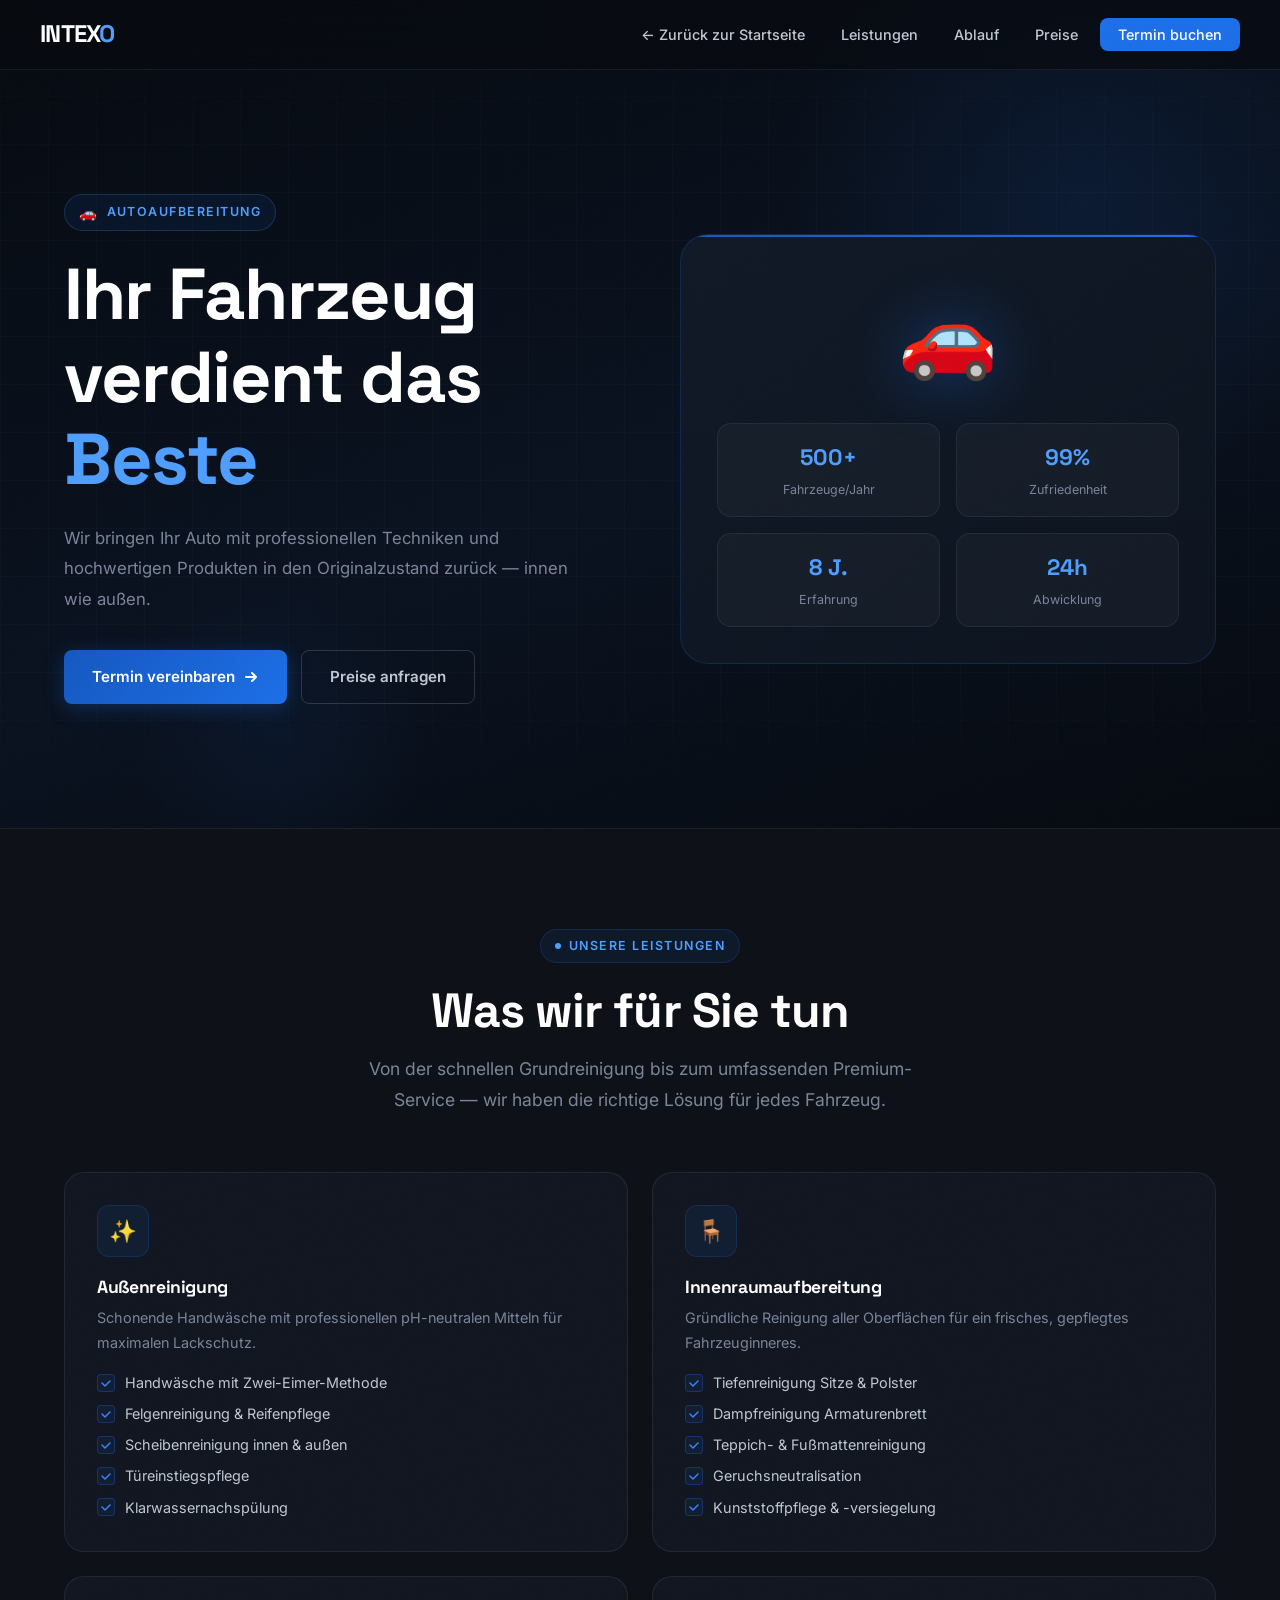
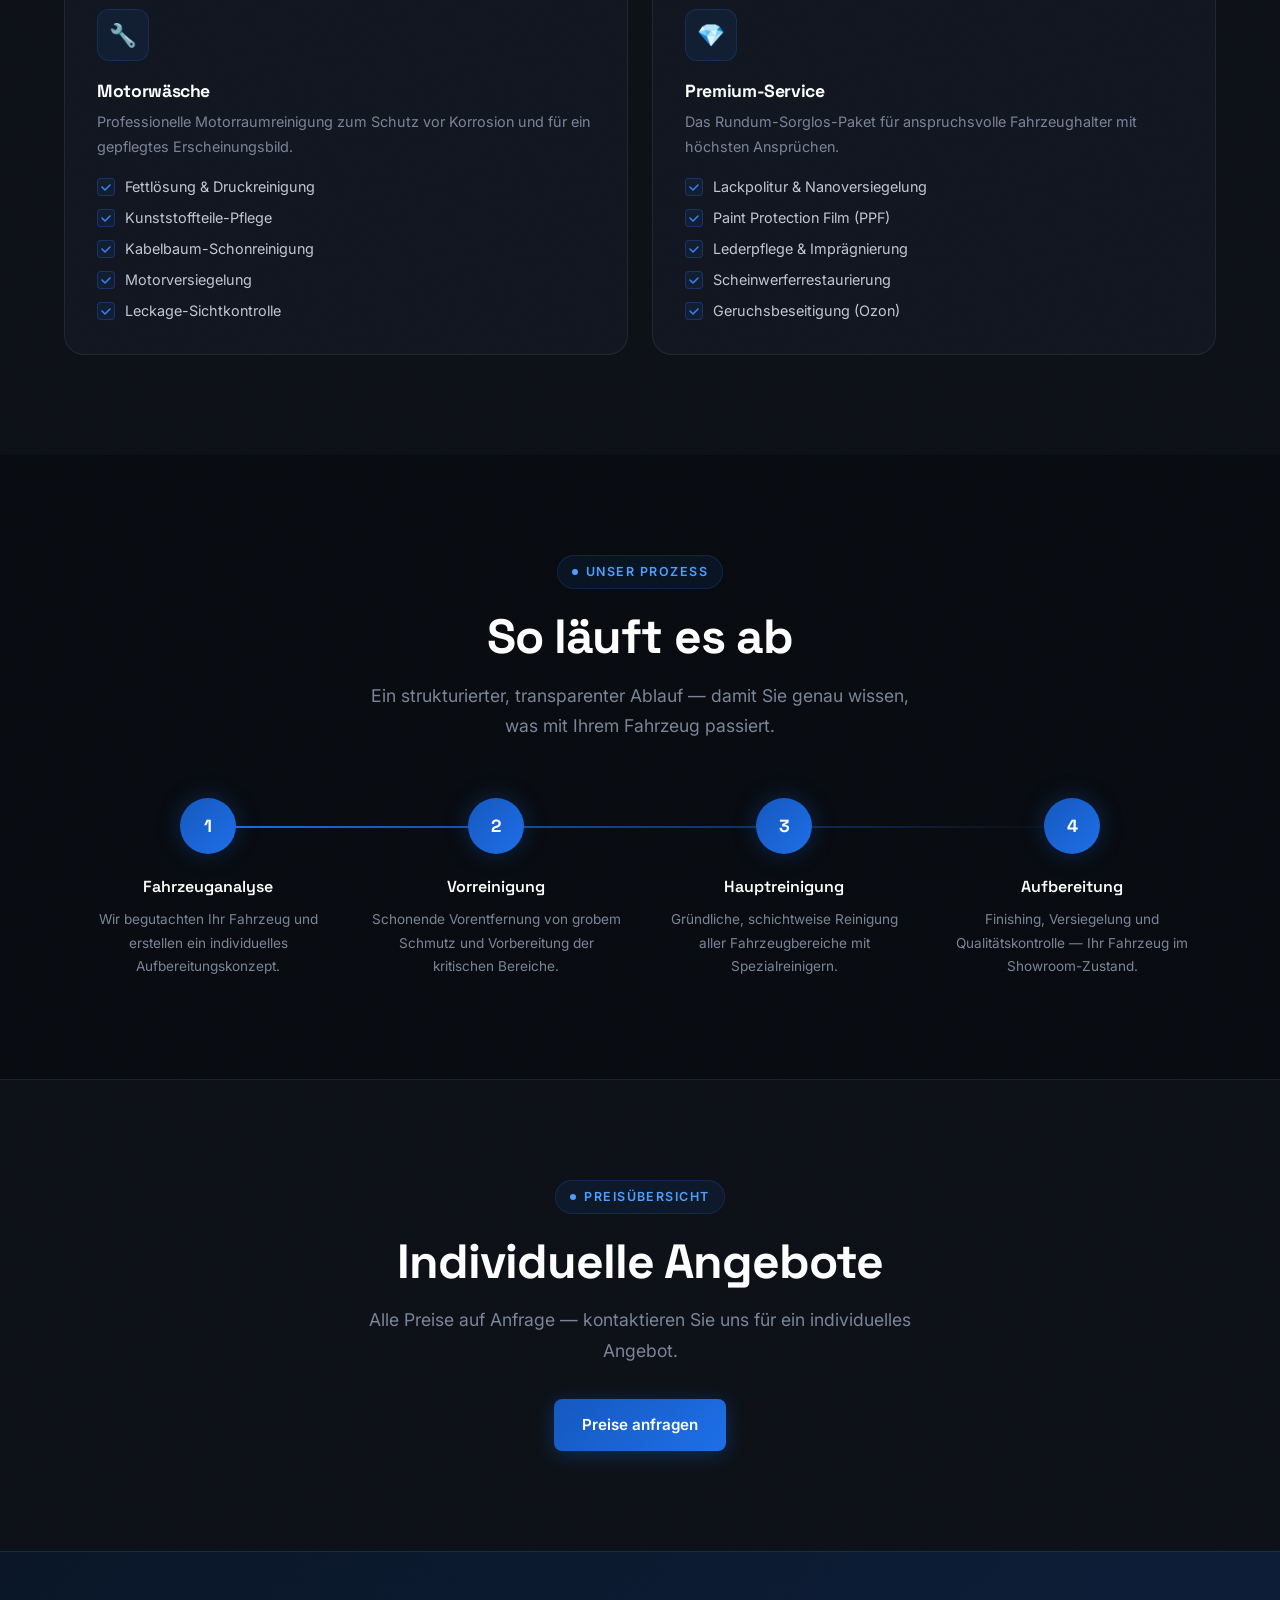
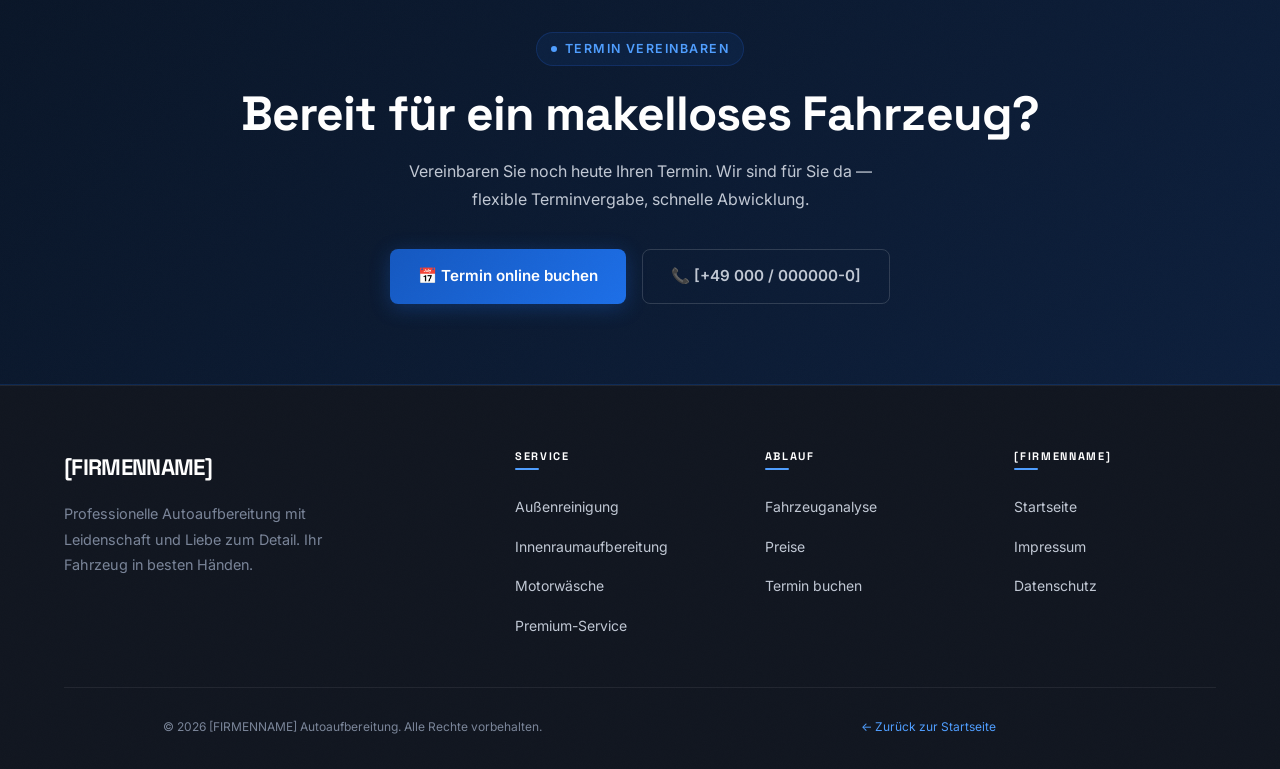
==== commit 7c0c896c: "Update copyright year from 2024 to 2026" ====
--- a/autoaufbereitung.html
+++ b/autoaufbereitung.html
@@ -619,7 +619,7 @@
         </div>
       </div>
       <div class="footer-bottom">
-        <p>© 2024 [FIRMENNAME] Autoaufbereitung. Alle Rechte vorbehalten.</p>
+        <p>© 2026 [FIRMENNAME] Autoaufbereitung. Alle Rechte vorbehalten.</p>
         <p><a href="index.html" onclick="navigateBack(event)" style="color:var(--accent-light);">← Zurück zur Startseite</a></p>
       </div>
     </div>
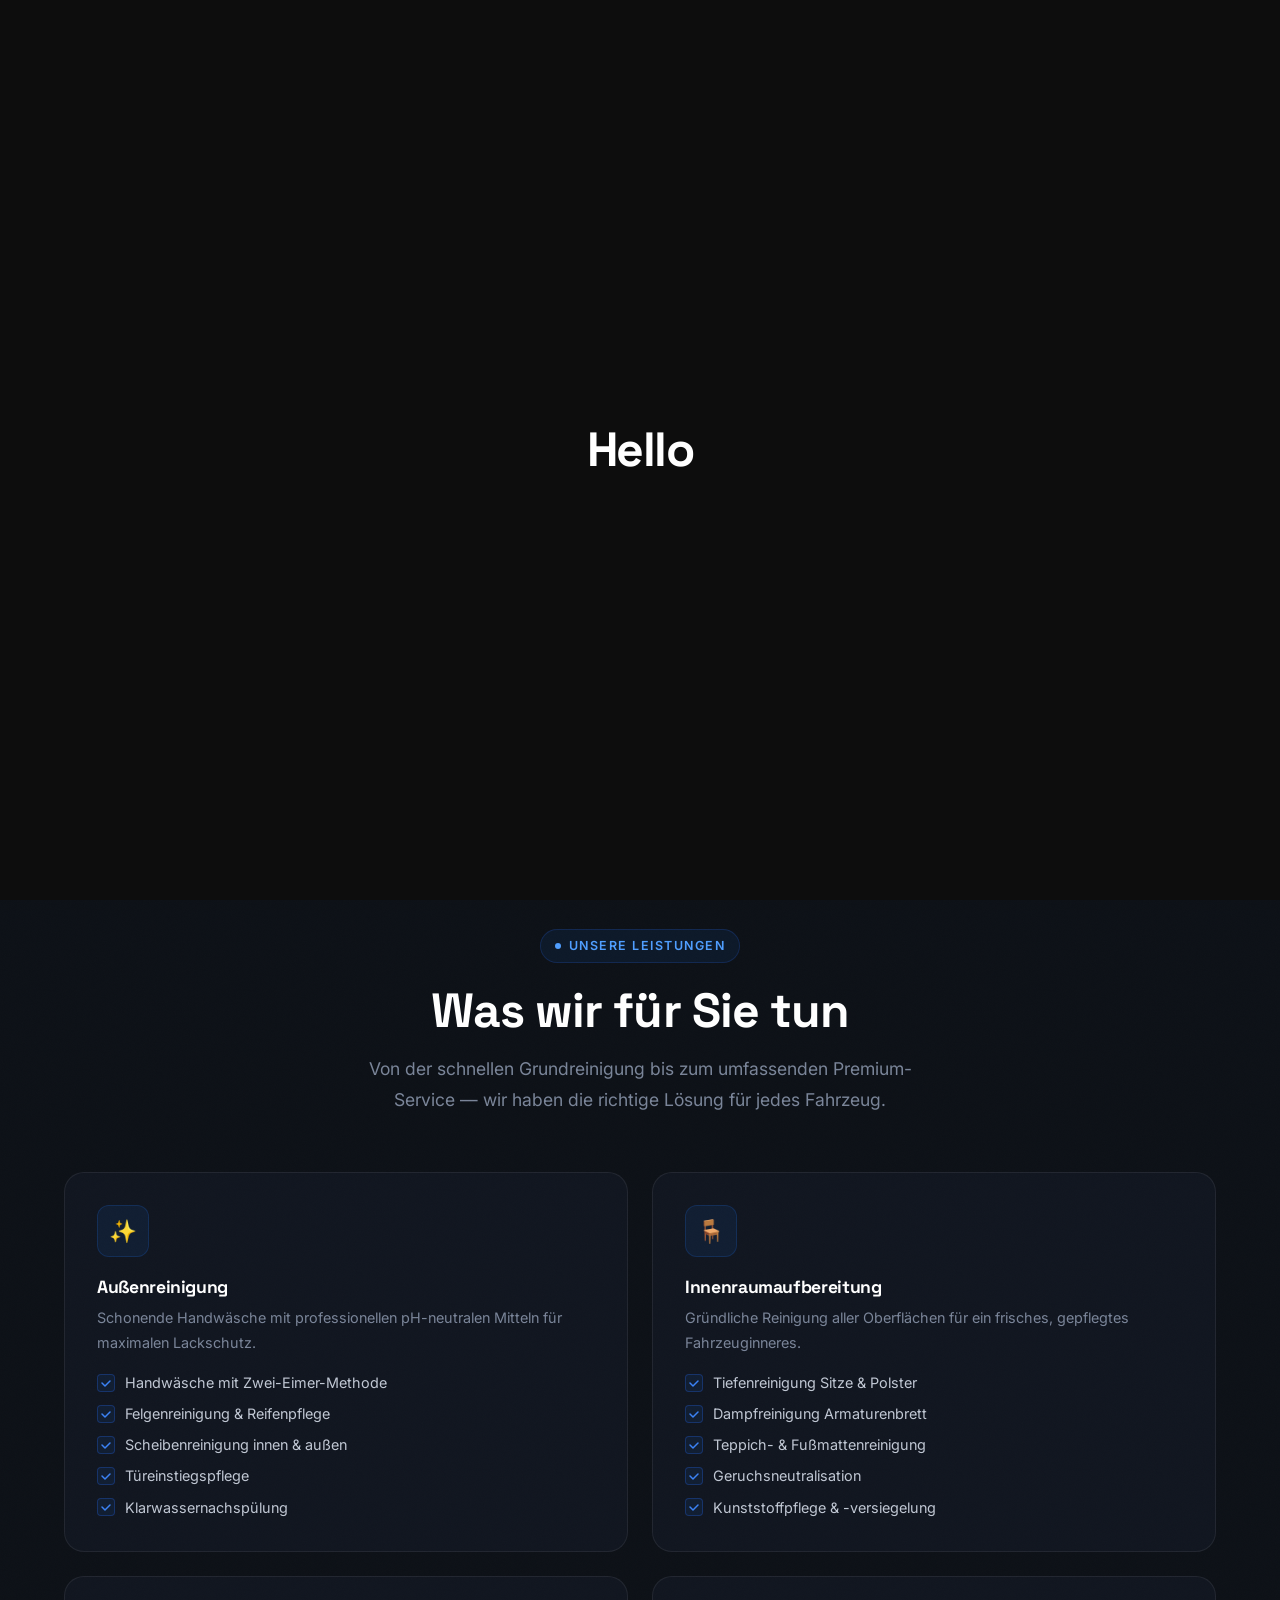
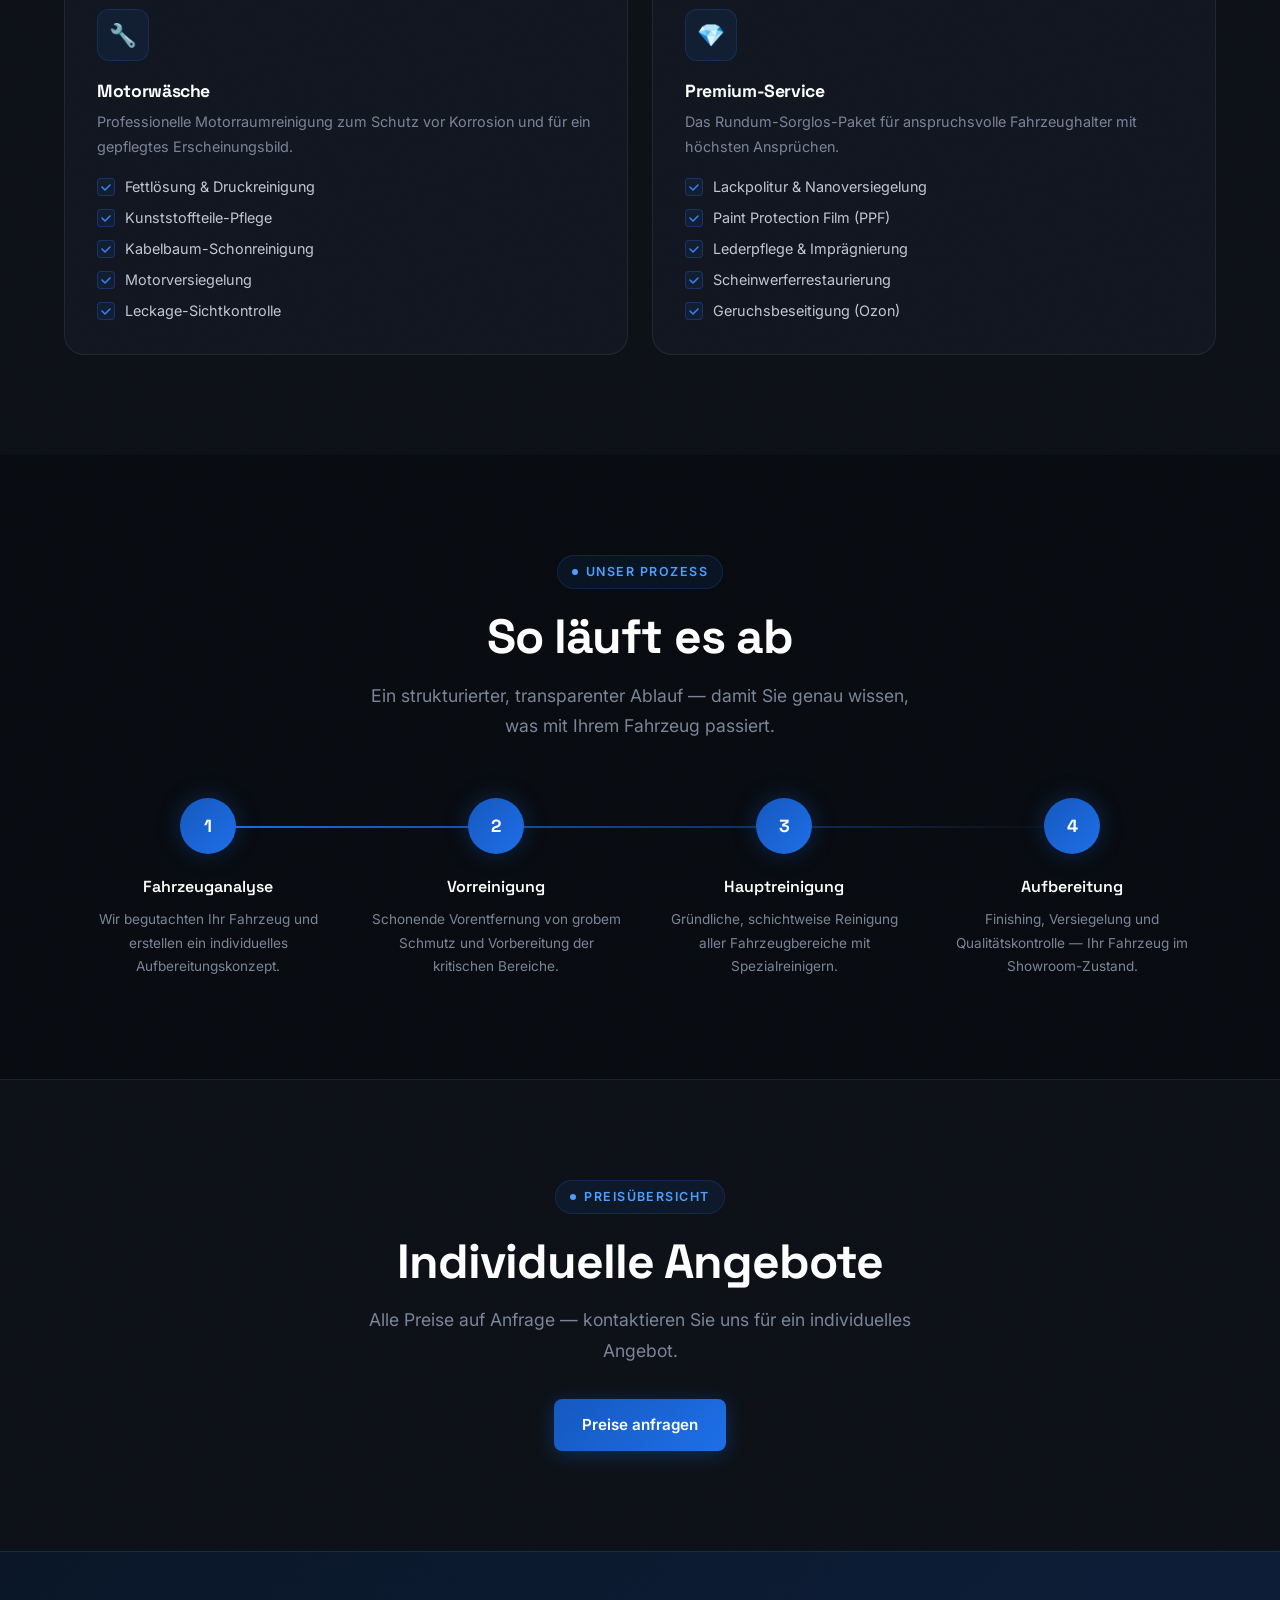
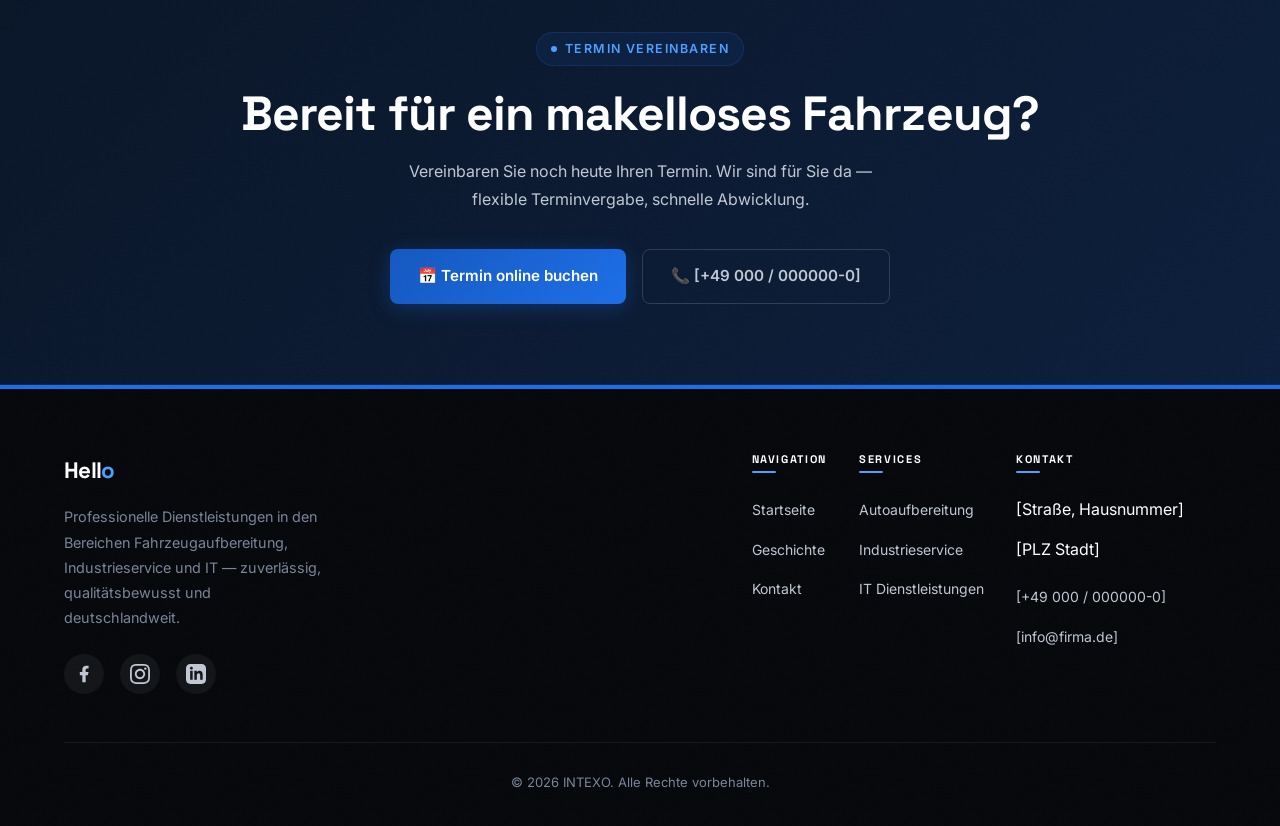
==== commit 5d1730de: "Add files via upload" ====
--- a/autoaufbereitung.html
+++ b/autoaufbereitung.html
@@ -394,12 +394,17 @@
   </style>
 </head>
 <body>
+  <!-- Loading Screen -->
+  <div id="loading-screen">
+    <div class="loading-logo">Hello</div>
+  </div>
+
   <div class="noise"></div>
 
   <!-- Navbar -->
   <nav class="navbar" id="navbar">
     <div class="nav-inner">
-      <a class="nav-logo" href="index.html" onclick="navigateBack(event)">INTEX<span>O</span></a>
+      <a class="nav-logo" href="index.html" onclick="navigateBack(event)">Hell<span>o</span></a>
       <ul class="nav-links" id="navLinks">
         <li><a href="index.html" onclick="navigateBack(event)">← Zurück zur Startseite</a></li>
         <li><a href="#leistungen" onclick="closeMenu()">Leistungen</a></li>
@@ -589,38 +594,49 @@
     <div class="container">
       <div class="footer-grid">
         <div class="footer-brand">
-          <a class="nav-logo" href="index.html" onclick="navigateBack(event)">[FIRMENNAME]</a>
-          <p>Professionelle Autoaufbereitung mit Leidenschaft und Liebe zum Detail. Ihr Fahrzeug in besten Händen.</p>
+          <a class="nav-logo" href="index.html">Hell<span>o</span></a>
+          <p>Professionelle Dienstleistungen in den Bereichen Fahrzeugaufbereitung, Industrieservice und IT — zuverlässig, qualitätsbewusst und deutschlandweit.</p>
+          <div class="social-links">
+            <a href="#" aria-label="Facebook">
+              <svg viewBox="0 0 24 24" width="20" height="20" fill="currentColor"><path d="M14 13.5h2.5l1-4H14v-2c0-1.03 0-2 2-2h1.5V2.14c-.326-.043-1.557-.14-2.857-.14C11.928 2 10 3.657 10 6.7v2.8H7v4h3V22h4v-8.5z"/></svg>
+            </a>
+            <a href="#" aria-label="Instagram">
+              <svg viewBox="0 0 24 24" width="20" height="20" fill="currentColor"><path d="M12 2.163c3.204 0 3.584.012 4.85.07 3.252.148 4.771 1.691 4.919 4.919.058 1.265.069 1.645.069 4.849 0 3.205-.012 3.584-.069 4.849-.149 3.225-1.664 4.771-4.919 4.919-1.266.058-1.644.07-4.85.07-3.204 0-3.584-.012-4.849-.07-3.26-.149-4.771-1.699-4.919-4.92-.058-1.265-.07-1.644-.07-4.849 0-3.204.013-3.583.07-4.849.149-3.227 1.664-4.771 4.919-4.919 1.266-.057 1.645-.069 4.849-.069zm0-2.163c-3.259 0-3.667.014-4.947.072-4.358.2-6.78 2.618-6.98 6.98-.059 1.281-.073 1.689-.073 4.948 0 3.259.014 3.668.072 4.948.2 4.358 2.618 6.78 6.98 6.98 1.281.058 1.689.072 4.948.072 3.259 0 3.668-.014 4.948-.072 4.354-.2 6.782-2.618 6.979-6.98.059-1.28.073-1.689.073-4.948 0-3.259-.014-3.667-.072-4.947-.196-4.354-2.617-6.78-6.979-6.98-1.281-.059-1.69-.073-4.949-.073zm0 5.838c-3.403 0-6.162 2.759-6.162 6.162s2.759 6.163 6.162 6.163 6.162-2.759 6.162-6.163c0-3.403-2.759-6.162-6.162-6.162zm0 10.162c-2.209 0-4-1.79-4-4 0-2.209 1.791-4 4-4s4 1.791 4 4c0 2.21-1.791 4-4 4zm6.406-11.845c-.796 0-1.441.645-1.441 1.44s.645 1.44 1.441 1.44c.795 0 1.439-.645 1.439-1.44s-.644-1.44-1.439-1.44z"/></svg>
+            </a>
+            <a href="#" aria-label="LinkedIn">
+              <svg viewBox="0 0 24 24" width="20" height="20" fill="currentColor"><path d="M19 0h-14c-2.761 0-5 2.239-5 5v14c0 2.761 2.239 5 5 5h14c2.762 0 5-2.239 5-5v-14c0-2.761-2.238-5-5-5zm-11 19h-3v-11h3v11zm-1.5-12.268c-.966 0-1.75-.79-1.75-1.764s.784-1.764 1.75-1.764 1.75.79 1.75 1.764-.783 1.764-1.75 1.764zm13.5 12.268h-3v-5.604c0-3.368-4-3.113-4 0v5.604h-3v-11h3v1.765c1.396-2.586 7-2.777 7 2.476v6.759z"/></svg>
+            </a>
+          </div>
         </div>
         <div class="footer-col">
-          <h4>Service</h4>
+          <h4>Navigation</h4>
           <ul>
-            <li><a href="#leistungen">Außenreinigung</a></li>
-            <li><a href="#leistungen">Innenraumaufbereitung</a></li>
-            <li><a href="#leistungen">Motorwäsche</a></li>
-            <li><a href="#leistungen">Premium-Service</a></li>
+            <li><a href="index.html#startseite">Startseite</a></li>
+            <li><a href="index.html#geschichte">Geschichte</a></li>
+            <li><a href="index.html#kontakt">Kontakt</a></li>
           </ul>
         </div>
         <div class="footer-col">
-          <h4>Ablauf</h4>
+          <h4>Services</h4>
           <ul>
-            <li><a href="#ablauf">Fahrzeuganalyse</a></li>
-            <li><a href="#preise">Preise</a></li>
-            <li><a href="#termin">Termin buchen</a></li>
+            <li><a href="autoaufbereitung.html">Autoaufbereitung</a></li>
+            <li><a href="industrieservice.html">Industrieservice</a></li>
+            <li><a href="it-dienstleistungen.html">IT Dienstleistungen</a></li>
           </ul>
         </div>
         <div class="footer-col">
-          <h4>[FIRMENNAME]</h4>
+          <h4>Kontakt</h4>
           <ul>
-            <li><a href="index.html" onclick="navigateBack(event)">Startseite</a></li>
-            <li><a href="impressum.html">Impressum</a></li>
-            <li><a href="datenschutz.html">Datenschutz</a></li>
+            <li>[Straße, Hausnummer]</li>
+            <li>[PLZ Stadt]</li>
+            <li style="margin-top:8px"><a href="tel:+490000000000">[+49 000 / 000000-0]</a></li>
+            <li><a href="mailto:info@firma.de">[info@firma.de]</a></li>
           </ul>
         </div>
       </div>
+      <div class="footer-divider"></div>
       <div class="footer-bottom">
-        <p>© 2026 [FIRMENNAME] Autoaufbereitung. Alle Rechte vorbehalten.</p>
-        <p><a href="index.html" onclick="navigateBack(event)" style="color:var(--accent-light);">← Zurück zur Startseite</a></p>
+        <p>© 2026 INTEXO. Alle Rechte vorbehalten.</p>
       </div>
     </div>
   </footer>
@@ -660,6 +676,21 @@
       });
     }, { threshold: 0.1 });
     revealEls.forEach(el => observer.observe(el));
+
+    // Loading screen logic
+    window.addEventListener('DOMContentLoaded', () => {
+      const loadScreen = document.getElementById('loading-screen');
+      if (loadScreen) {
+        if (!sessionStorage.getItem('intexo_loaded')) {
+          setTimeout(() => {
+            loadScreen.classList.add('fade-out');
+            sessionStorage.setItem('intexo_loaded', 'true');
+          }, 2500);
+        } else {
+          loadScreen.style.display = 'none';
+        }
+      }
+    });
   </script>
 </body>
 </html>
--- a/style.css
+++ b/style.css
@@ -308,15 +308,16 @@
 
 /* ── Footer ── */
 .footer {
-  background: var(--bg-card); /* Slightly different shade than page */
-  border-top: 1px solid var(--border);
+  background: #06080c; /* Slightly darker than page */
+  border-top: 4px solid var(--accent);
   padding: 64px 0 32px;
 }
 
 .footer-grid {
   display: grid;
-  grid-template-columns: 2fr 1fr 1fr 1fr;
-  gap: 48px;
+  grid-template-columns: 2.5fr auto auto minmax(min-content, auto) auto;
+  justify-content: space-between;
+  gap: 48px 32px;
   margin-bottom: 48px;
 }
 
@@ -330,6 +331,31 @@
   font-size: 0.9rem;
   color: var(--gray-500);
   max-width: 260px;
+  margin-bottom: 24px;
+}
+
+.social-links {
+  display: flex;
+  gap: 16px;
+  align-items: center;
+}
+
+.social-links a {
+  display: flex;
+  align-items: center;
+  justify-content: center;
+  width: 40px;
+  height: 40px;
+  border-radius: 50%;
+  background: rgba(255, 255, 255, 0.05);
+  color: var(--gray-300);
+  transition: var(--transition);
+}
+
+.social-links a:hover {
+  background: var(--accent);
+  color: var(--white);
+  transform: translateY(-2px);
 }
 
 .footer-col h4 {
@@ -372,9 +398,14 @@
   color: var(--accent-light);
 }
 
+.footer-divider {
+  width: 100%;
+  height: 1px;
+  background: var(--border);
+  margin: 0 0 28px 0;
+}
+
 .footer-bottom {
-  border-top: 1px solid var(--border);
-  padding-top: 28px;
   display: flex;
   align-items: center;
   justify-content: center;
@@ -382,9 +413,8 @@
 }
 
 .footer-bottom p {
-  font-size: 12px;
+  font-size: 13px;
   color: var(--gray-500);
-  width: 100%;
 }
 
 /* ── Cards ── */
@@ -496,10 +526,55 @@
   background-size: 200px;
 }
 
+/* ── Loading Screen ── */
+#loading-screen {
+  position: fixed;
+  top: 0;
+  left: 0;
+  width: 100vw;
+  height: 100vh;
+  background-color: #0d0d0d;
+  z-index: 100000;
+  display: flex;
+  flex-direction: column;
+  justify-content: center;
+  align-items: center;
+  transition: opacity 0.6s ease-out, visibility 0.6s ease-out;
+}
+
+#loading-screen.fade-out {
+  opacity: 0;
+  visibility: hidden;
+}
+
+.loading-logo {
+  font-family: var(--font-display);
+  font-size: 3rem;
+  font-weight: 800;
+  letter-spacing: -0.03em;
+  color: var(--white);
+  opacity: 0;
+  animation: logoFadeIn 1s ease forwards 0.3s;
+}
+
+@keyframes logoFadeIn {
+  from { opacity: 0; transform: translateY(10px); }
+  to   { opacity: 1; transform: translateY(0); }
+}
+
 /* ── Responsive ── */
 @media (max-width: 1024px) {
   .grid-4 { grid-template-columns: repeat(2, 1fr); }
-  .footer-grid { grid-template-columns: 1fr 1fr; gap: 32px; }
+  .footer-grid { 
+    grid-template-columns: repeat(2, 1fr); 
+    gap: 48px 32px; 
+  }
+  .footer-brand { 
+    grid-column: 1 / -1; 
+  }
+  .footer-brand p { 
+    max-width: 480px; 
+  }
 }
 
 @media (max-width: 768px) {
@@ -554,7 +629,7 @@
   /* Footer */
   .footer { padding: 48px 0 24px; }
   .footer-grid { 
-    grid-template-columns: 1fr 1fr; 
+    grid-template-columns: 1fr; 
     gap: 32px 24px; 
   }
   .footer-brand {
@@ -568,7 +643,7 @@
   }
   .footer-bottom { 
     flex-direction: column; 
-    gap: 12px; 
+    gap: 16px; 
     text-align: center; 
   }
 
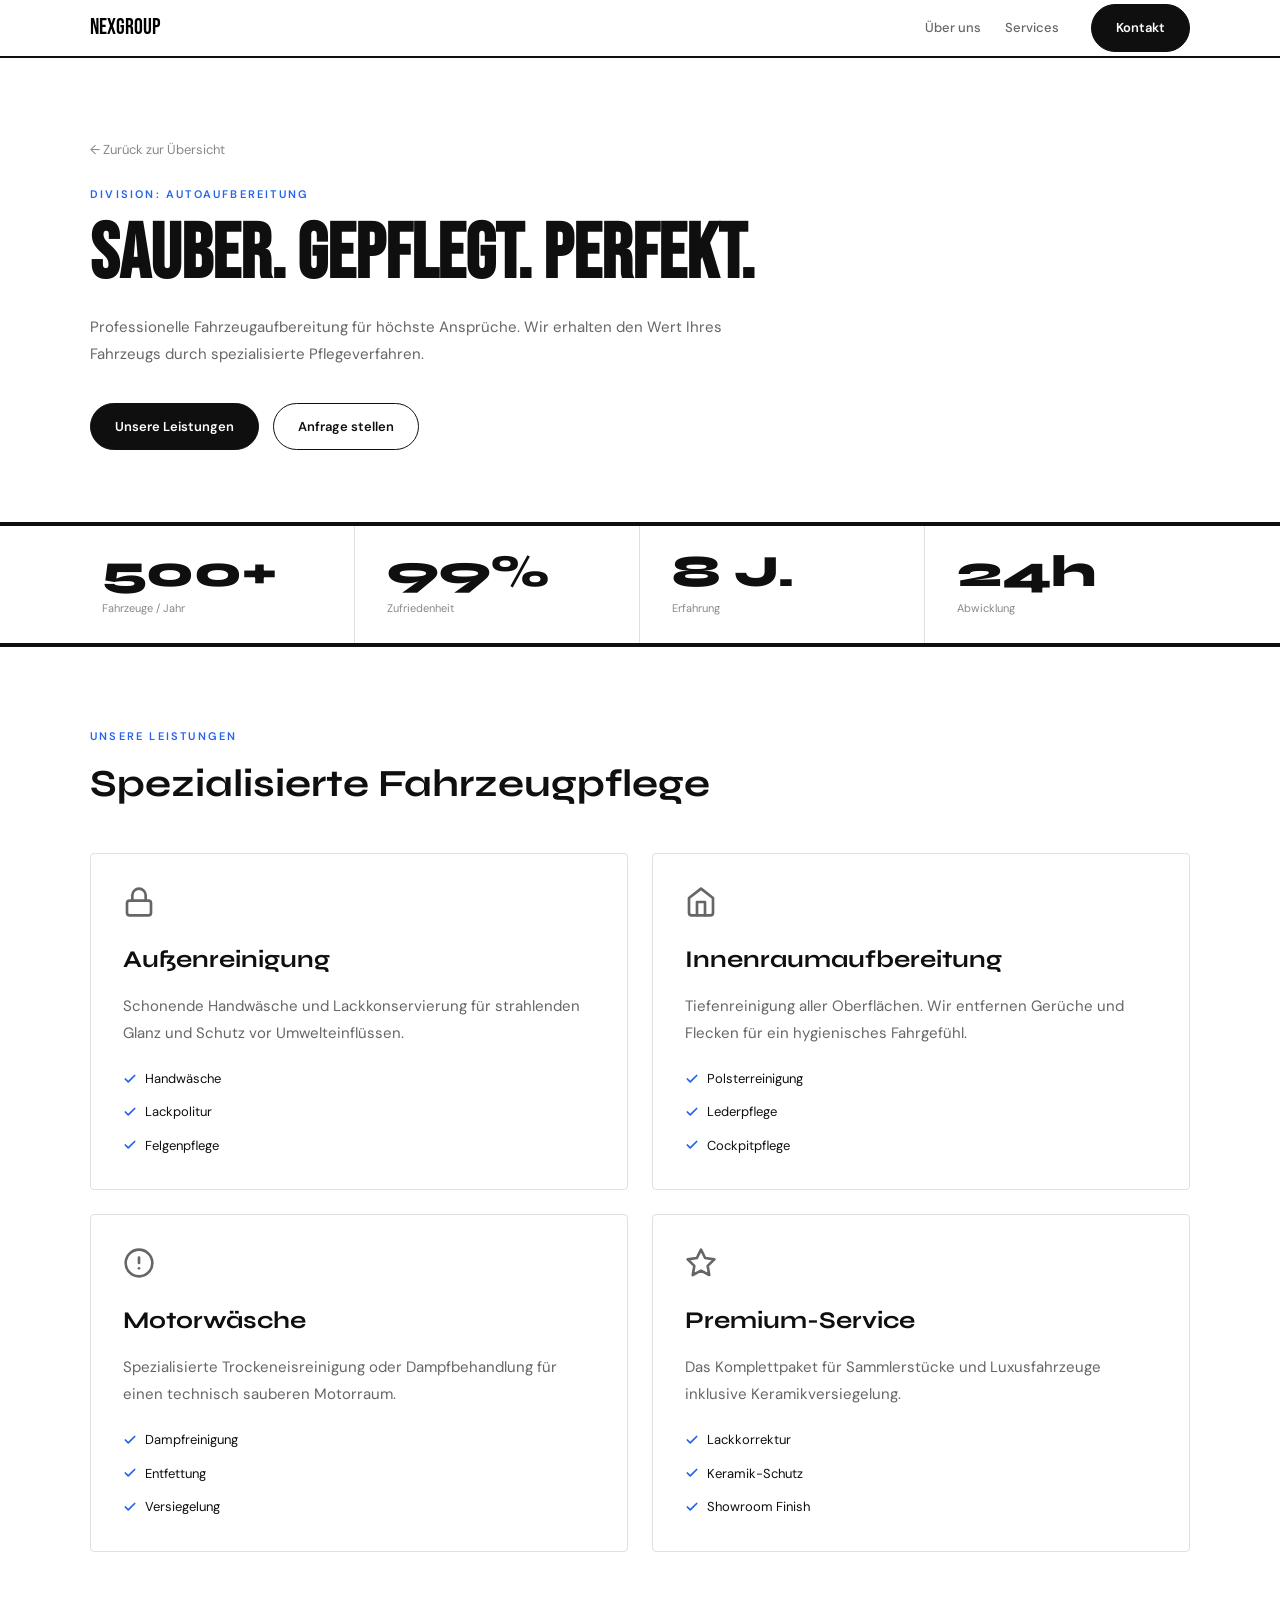
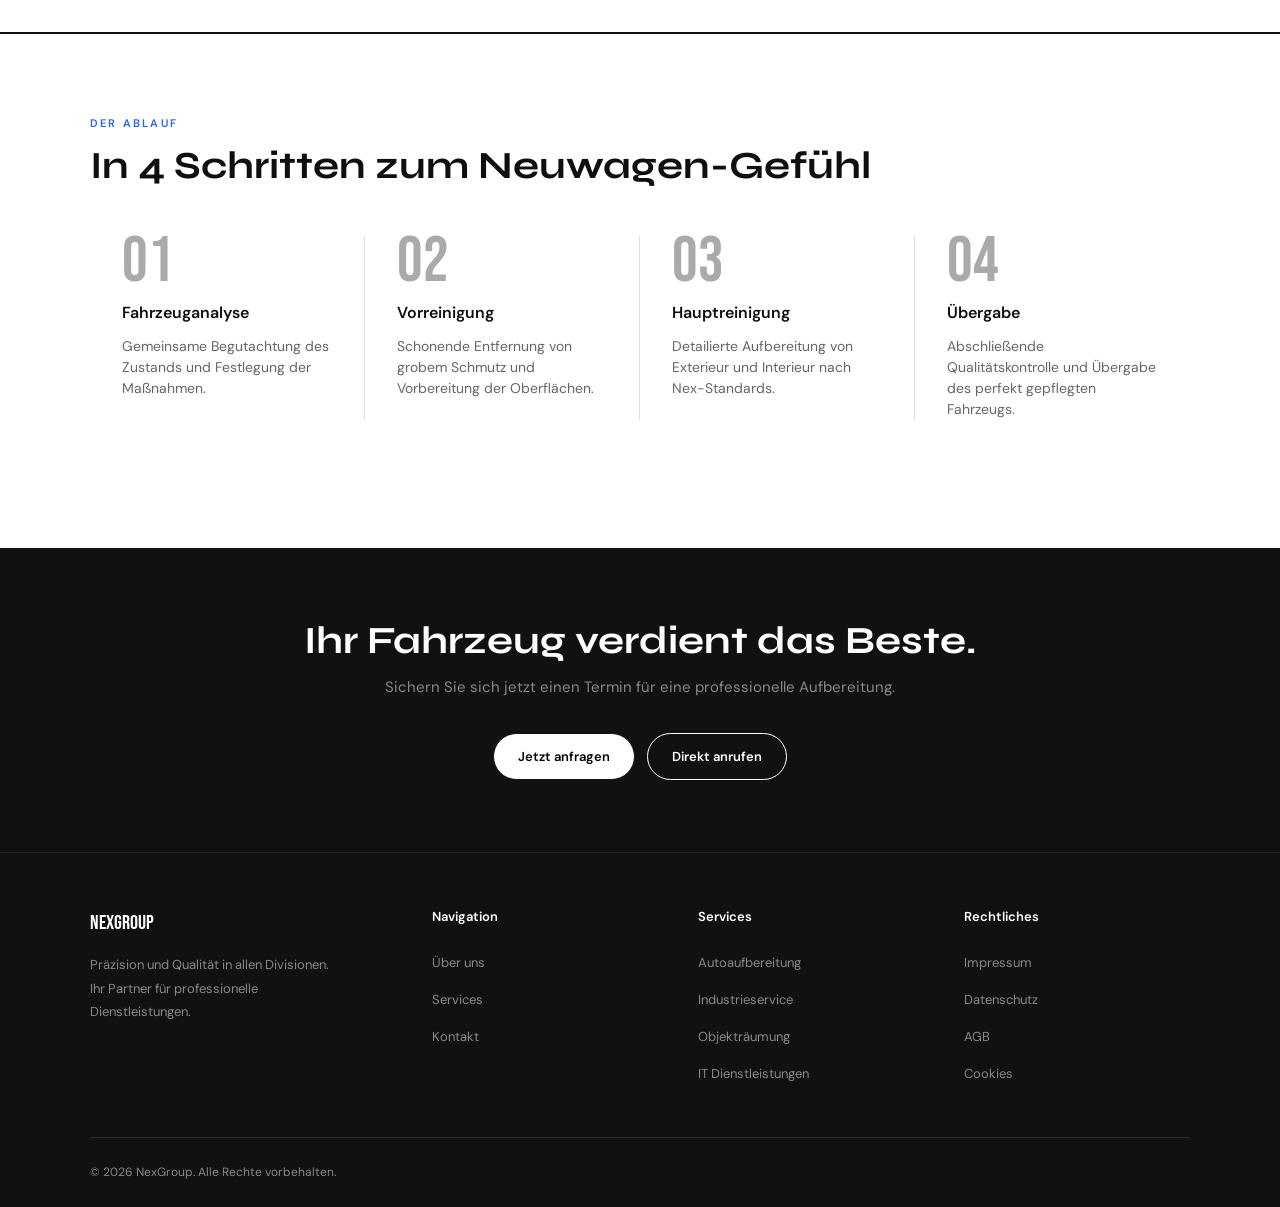
==== commit 21f9d8ad: "Add files via upload" ====
--- a/autoaufbereitung.html
+++ b/autoaufbereitung.html
@@ -1,696 +1,292 @@
 <!DOCTYPE html>
 <html lang="de">
+
 <head>
-  <meta charset="UTF-8" />
-  <meta name="viewport" content="width=device-width, initial-scale=1.0" />
-  <title>[FIRMENNAME] Autoaufbereitung — Professionelle Fahrzeugpflege</title>
-  <meta name="description" content="[FIRMENNAME] Autoaufbereitung bietet professionelle Fahrzeugpflege: Außenreinigung, Innenraumaufbereitung, Motorwäsche und Premium-Service." />
-  <link rel="stylesheet" href="style.css" />
-  <style>
-    :root {
-      --accent: #1d6fe8;
-      --accent-light: #4f9eff;
-      --accent-glow: rgba(29,111,232,0.28);
-      --accent-subtle: rgba(29,111,232,0.09);
-      --gradient-accent: linear-gradient(135deg, #1558c0, #1d6fe8);
-    }
-
-    /* ── Hero ── */
-    .service-hero {
-      min-height: 92vh;
-      display: flex;
-      align-items: center;
-      position: relative;
-      overflow: hidden;
-      padding-top: 70px;
-      background: linear-gradient(160deg, #060a10 0%, #0a1220 55%, #060a10 100%);
-    }
-
-    .hero-deco-circle {
-      position: absolute;
-      border-radius: 50%;
-      pointer-events: none;
-    }
-    .hero-deco-circle.c1 {
-      width: 600px; height: 600px;
-      right: -100px; top: -100px;
-      background: radial-gradient(circle, rgba(29,111,232,0.10) 0%, transparent 70%);
-    }
-    .hero-deco-circle.c2 {
-      width: 300px; height: 300px;
-      left: 10%; bottom: -60px;
-      background: radial-gradient(circle, rgba(29,111,232,0.06) 0%, transparent 70%);
-    }
-
-    .hero-grid-lines {
-      position: absolute;
-      inset: 0;
-      background-image:
-        linear-gradient(rgba(255,255,255,0.02) 1px, transparent 1px),
-        linear-gradient(90deg, rgba(255,255,255,0.02) 1px, transparent 1px);
-      background-size: 48px 48px;
-      mask-image: linear-gradient(to bottom, transparent, black 20%, black 80%, transparent);
-    }
-
-    .service-hero-inner {
-      position: relative;
-      z-index: 2;
-      display: grid;
-      grid-template-columns: 1fr 1fr;
-      gap: 80px;
-      align-items: center;
-      padding: 80px 0;
-    }
-
-    .hero-badge {
-      display: inline-flex;
-      align-items: center;
-      gap: 8px;
-      font-size: 0.78rem;
-      font-weight: 600;
-      letter-spacing: 0.12em;
-      text-transform: uppercase;
-      color: var(--accent-light);
-      background: var(--accent-subtle);
-      border: 1px solid rgba(79,158,255,0.2);
-      padding: 6px 14px;
-      border-radius: 100px;
-      margin-bottom: 22px;
-    }
-
-    .hero-badge::before {
-      content: '🚗';
-      font-size: 0.9rem;
-    }
-
-    .service-hero h1 {
-      margin-bottom: 22px;
-      color: var(--white);
-    }
-
-    .service-hero h1 em {
-      font-style: normal;
-      color: var(--accent-light);
-    }
-
-    .service-hero p {
-      font-size: 1.05rem;
-      color: var(--gray-500);
-      margin-bottom: 36px;
-      line-height: 1.8;
-    }
-
-    .hero-ctas {
-      display: flex;
-      gap: 14px;
-      flex-wrap: wrap;
-    }
-
-    .hero-visual {
-      position: relative;
-    }
-
-    .hero-visual-card {
-      background: linear-gradient(145deg, #111926, #0d1420);
-      border: 1px solid rgba(29,111,232,0.2);
-      border-radius: var(--radius-xl);
-      padding: 36px;
-      position: relative;
-      overflow: hidden;
-    }
-
-    .hero-visual-card::before {
-      content: '';
-      position: absolute;
-      top: 0; left: 0; right: 0;
-      height: 2px;
-      background: var(--gradient-accent);
-    }
-
-    .hero-visual-emoji {
-      font-size: 5rem;
-      text-align: center;
-      display: block;
-      margin-bottom: 24px;
-      filter: drop-shadow(0 0 30px rgba(29,111,232,0.4));
-    }
-
-    .hero-visual-stats {
-      display: grid;
-      grid-template-columns: 1fr 1fr;
-      gap: 16px;
-    }
-
-    .mini-stat {
-      background: rgba(255,255,255,0.03);
-      border: 1px solid rgba(255,255,255,0.06);
-      border-radius: var(--radius-md);
-      padding: 16px;
-      text-align: center;
-    }
-
-    .mini-stat-num {
-      font-family: var(--font-display);
-      font-size: 1.4rem;
-      font-weight: 700;
-      color: var(--accent-light);
-    }
-
-    .mini-stat-label {
-      font-size: 0.78rem;
-      color: var(--gray-500);
-      margin-top: 4px;
-    }
-
-    /* ── Services Grid ── */
-    .services-grid {
-      display: grid;
-      grid-template-columns: repeat(2, 1fr);
-      gap: 24px;
-    }
-
-    .svc-card {
-      background: var(--bg-card);
-      border: 1px solid var(--border);
-      border-radius: var(--radius-lg);
-      padding: 32px;
-      transition: var(--transition);
-    }
-
-    .svc-card:hover {
-      border-color: rgba(29,111,232,0.3);
-      transform: translateY(-4px);
-      box-shadow: 0 16px 48px rgba(0,0,0,0.35), 0 0 30px rgba(29,111,232,0.08);
-    }
-
-    .svc-icon {
-      width: 52px; height: 52px;
-      border-radius: 12px;
-      display: flex; align-items: center; justify-content: center;
-      font-size: 1.4rem;
-      background: var(--accent-subtle);
-      border: 1px solid rgba(29,111,232,0.2);
-      margin-bottom: 20px;
-    }
-
-    .svc-card h3 { font-size: 1.1rem; margin-bottom: 8px; }
-
-    /* ── Process ── */
-    .process-steps {
-      display: grid;
-      grid-template-columns: repeat(4, 1fr);
-      gap: 0;
-      margin-top: 56px;
-      position: relative;
-    }
-
-    .process-steps::before {
-      content: '';
-      position: absolute;
-      top: 28px;
-      left: 12%;
-      right: 12%;
-      height: 2px;
-      background: linear-gradient(90deg, var(--accent), transparent);
-      z-index: 0;
-    }
-
-    .process-step {
-      text-align: center;
-      padding: 0 16px;
-      position: relative;
-      z-index: 1;
-    }
-
-    .step-num {
-      width: 56px; height: 56px;
-      border-radius: 50%;
-      background: var(--gradient-accent);
-      display: flex; align-items: center; justify-content: center;
-      font-family: var(--font-display);
-      font-size: 1.1rem;
-      font-weight: 700;
-      color: white;
-      margin: 0 auto 20px;
-      box-shadow: 0 0 24px var(--accent-glow);
-    }
-
-    .step-title {
-      font-family: var(--font-display);
-      font-size: 1rem;
-      font-weight: 600;
-      color: var(--white);
-      margin-bottom: 8px;
-    }
-
-    .step-desc {
-      font-size: 0.85rem;
-      color: var(--gray-500);
-    }
-
-    /* ── Pricing ── */
-    .pricing-grid {
-      display: grid;
-      grid-template-columns: repeat(3, 1fr);
-      gap: 24px;
-      margin-top: 56px;
-      align-items: center;
-    }
-
-    .price-card {
-      background: var(--bg-card);
-      border: 1px solid var(--border);
-      border-radius: var(--radius-xl);
-      padding: 36px 32px;
-      text-align: center;
-      transition: var(--transition);
-      position: relative;
-    }
-
-    .price-card:hover {
-      transform: translateY(-4px);
-    }
-
-    .price-card.popular {
-      border-color: rgba(29,111,232,0.4);
-      background: linear-gradient(160deg, #0f1c35, #0d1420);
-      transform: scale(1.04);
-    }
-
-    .price-card.popular:hover {
-      transform: scale(1.04) translateY(-4px);
-    }
-
-    .popular-badge {
-      position: absolute;
-      top: -13px;
-      left: 50%;
-      transform: translateX(-50%);
-      background: var(--gradient-accent);
-      color: white;
-      font-size: 0.72rem;
-      font-weight: 700;
-      letter-spacing: 0.1em;
-      text-transform: uppercase;
-      padding: 4px 16px;
-      border-radius: 100px;
-      white-space: nowrap;
-    }
-
-    .price-tier-name {
-      font-size: 0.8rem;
-      font-weight: 600;
-      letter-spacing: 0.1em;
-      text-transform: uppercase;
-      color: var(--gray-500);
-      margin-bottom: 16px;
-    }
-
-    .price-amount {
-      font-family: var(--font-display);
-      font-size: 2.8rem;
-      font-weight: 800;
-      color: var(--white);
-      margin-bottom: 4px;
-      line-height: 1;
-    }
-
-    .price-from {
-      font-size: 0.82rem;
-      color: var(--gray-500);
-      margin-bottom: 28px;
-    }
-
-    .price-features {
-      list-style: none;
-      text-align: left;
-      margin-bottom: 28px;
-    }
-
-    .price-features li {
-      font-size: 0.88rem;
-      color: var(--gray-300);
-      padding: 8px 0;
-      border-bottom: 1px solid var(--border);
-      display: flex;
-      align-items: center;
-      gap: 10px;
-    }
-
-    .price-features li::before {
-      content: '✓';
-      color: var(--accent-light);
-      font-weight: 700;
-      font-size: 0.8rem;
-    }
-
-    /* ── CTA Section ── */
-    .cta-section {
-      background: linear-gradient(135deg, #0a1628, #0d1f3c);
-      border-top: 1px solid rgba(29,111,232,0.2);
-      border-bottom: 1px solid rgba(29,111,232,0.2);
-    }
-
-    .cta-inner {
-      text-align: center;
-      padding: 80px 0;
-    }
-
-    .cta-inner h2 { margin-bottom: 16px; }
-    .cta-inner p { max-width: 500px; margin: 0 auto 36px; }
-
-    .cta-actions {
-      display: flex;
-      gap: 16px;
-      justify-content: center;
-      flex-wrap: wrap;
-    }
-
-    @media (max-width: 900px) {
-      .service-hero-inner { grid-template-columns: 1fr; gap: 40px; }
-      .hero-visual { display: none; }
-      .services-grid { grid-template-columns: 1fr; }
-      .process-steps { grid-template-columns: repeat(2, 1fr); gap: 32px; }
-      .process-steps::before { display: none; }
-      .pricing-grid { grid-template-columns: 1fr; }
-      .price-card.popular { transform: scale(1); }
-      .price-card.popular:hover { transform: translateY(-4px); }
-    }
-
-    @media (max-width: 768px) {
-      .service-hero { min-height: auto; padding-bottom: 60px; overflow: hidden; }
-      .service-hero-inner { padding: 48px 0 0; }
-      .hero-ctas { flex-direction: column; }
-      .hero-ctas .btn { width: 100%; justify-content: center; }
-      .process-steps { grid-template-columns: 1fr; }
-      .hero-deco-circle.c1 { width: 280px; height: 280px; right: -60px; top: -60px; }
-      .hero-deco-circle.c2 { width: 160px; height: 160px; }
-    }
-
-    @media (max-width: 480px) {
-      .svc-card { padding: 24px; }
-      .price-card { padding: 28px 20px; }
-    }
-  </style>
+  <meta charset="UTF-8">
+  <meta name="viewport" content="width=device-width, initial-scale=1.0">
+  <title>Autoaufbereitung | NexGroup</title>
+  <link rel="stylesheet" href="style.css">
 </head>
+
 <body>
-  <!-- Loading Screen -->
-  <div id="loading-screen">
-    <div class="loading-logo">Hello</div>
+
+  <!-- PAGE TRANSITION -->
+  <div class="page-transition" id="pageTransition"></div>
+
+  <!-- NAVBAR -->
+  <nav class="navbar">
+    <div class="container nav-container">
+      <a href="index.html" class="nav-logo">NEXGROUP</a>
+      <div class="nav-right">
+        <div class="nav-links">
+          <a href="index.html#about">Über uns</a>
+          <a href="index.html#services">Services</a>
+        </div>
+        <a href="index.html#contact" class="btn btn-black btn-nav">Kontakt</a>
+      </div>
+    </div>
+  </nav>
+
+
+
+  <!-- SERVICE HERO -->
+  <header class="page-hero">
+    <div class="container">
+      <a href="index.html" class="back-link reveal">← Zurück zur Übersicht</a>
+      <span class="section-label reveal" style="transition-delay:0.1s;">DIVISION: AUTOAUFBEREITUNG</span>
+      <h1 class="t-h1 reveal" style="transition-delay:0.2s;">Sauber. Gepflegt. Perfekt.</h1>
+      <p class="page-hero-desc reveal" style="transition-delay:0.3s;">Professionelle Fahrzeugaufbereitung für höchste
+        Ansprüche. Wir erhalten den Wert Ihres Fahrzeugs durch spezialisierte Pflegeverfahren.</p>
+      <div class="hero-actions reveal" style="transition-delay:0.4s;">
+        <a href="#leistungen" class="btn btn-black">Unsere Leistungen</a>
+        <a href="index.html#contact" class="btn btn-outline">Anfrage stellen</a>
+      </div>
+    </div>
+  </header>
+
+  <!-- STATS BAR -->
+  <div class="page-stats-bar reveal">
+    <div class="container" style="padding:0;">
+      <div class="hero-stats-row" style="border:none;">
+        <div class="stat-box">
+          <div class="stat-num">500+</div>
+          <div class="stat-label">Fahrzeuge / Jahr</div>
+        </div>
+        <div class="stat-box">
+          <div class="stat-num">99%</div>
+          <div class="stat-label">Zufriedenheit</div>
+        </div>
+        <div class="stat-box">
+          <div class="stat-num">8 J.</div>
+          <div class="stat-label">Erfahrung</div>
+        </div>
+        <div class="stat-box">
+          <div class="stat-num">24h</div>
+          <div class="stat-label">Abwicklung</div>
+        </div>
+      </div>
+    </div>
   </div>
 
-  <div class="noise"></div>
-
-  <!-- Navbar -->
-  <nav class="navbar" id="navbar">
-    <div class="nav-inner">
-      <a class="nav-logo" href="index.html" onclick="navigateBack(event)">Hell<span>o</span></a>
-      <ul class="nav-links" id="navLinks">
-        <li><a href="index.html" onclick="navigateBack(event)">← Zurück zur Startseite</a></li>
-        <li><a href="#leistungen" onclick="closeMenu()">Leistungen</a></li>
-        <li><a href="#ablauf" onclick="closeMenu()">Ablauf</a></li>
-        <li><a href="#preise" onclick="closeMenu()">Preise</a></li>
-        <li><a href="#termin" class="nav-cta" onclick="closeMenu()">Termin buchen</a></li>
-      </ul>
-      <button class="nav-hamburger" id="hamburger" aria-label="Menü öffnen" onclick="toggleMenu()">
-        <span></span><span></span><span></span>
-      </button>
-    </div>
-  </nav>
-
-  <!-- Hero -->
-  <section class="service-hero">
-    <div class="hero-deco-circle c1"></div>
-    <div class="hero-deco-circle c2"></div>
-    <div class="hero-grid-lines"></div>
-    <div class="container">
-      <div class="service-hero-inner">
-        <div class="reveal">
-          <div class="hero-badge">Autoaufbereitung</div>
-          <h1>Ihr Fahrzeug verdient das <em>Beste</em></h1>
-          <p>Wir bringen Ihr Auto mit professionellen Techniken und hochwertigen Produkten in den Originalzustand zurück — innen wie außen.</p>
-          <div class="hero-ctas">
-            <a href="#termin" class="btn btn-primary">
-              Termin vereinbaren
-              <svg width="16" height="16" viewBox="0 0 16 16" fill="none" stroke="currentColor" stroke-width="2" stroke-linecap="round" stroke-linejoin="round"><path d="M3 8h10M9 4l4 4-4 4"/></svg>
-            </a>
-            <a href="#anfrage" class="btn btn-secondary">Preise anfragen</a>
-          </div>
-        </div>
-        <div class="hero-visual reveal" style="transition-delay:0.2s">
-          <div class="hero-visual-card">
-            <span class="hero-visual-emoji">🚗</span>
-            <div class="hero-visual-stats">
-              <div class="mini-stat">
-                <div class="mini-stat-num">500+</div>
-                <div class="mini-stat-label">Fahrzeuge/Jahr</div>
-              </div>
-              <div class="mini-stat">
-                <div class="mini-stat-num">99%</div>
-                <div class="mini-stat-label">Zufriedenheit</div>
-              </div>
-              <div class="mini-stat">
-                <div class="mini-stat-num">8 J.</div>
-                <div class="mini-stat-label">Erfahrung</div>
-              </div>
-              <div class="mini-stat">
-                <div class="mini-stat-num">24h</div>
-                <div class="mini-stat-label">Abwicklung</div>
-              </div>
-            </div>
+  <!-- SERVICE CARDS GRID -->
+  <section class="s-cards-section" id="leistungen">
+    <div class="container">
+      <span class="section-label">UNSERE LEISTUNGEN</span>
+      <h2 class="t-h2">Spezialisierte Fahrzeugpflege</h2>
+
+      <div class="s-cards-grid">
+        <!-- 01 -->
+        <div class="s-card reveal">
+          <svg class="s-card-icon" viewBox="0 0 24 24" fill="none" stroke="currentColor" stroke-width="2"
+            stroke-linecap="round" stroke-linejoin="round">
+            <rect x="3" y="11" width="18" height="11" rx="2" ry="2"></rect>
+            <path d="M7 11V7a5 5 0 0 1 10 0v4"></path>
+          </svg>
+          <h3>Außenreinigung</h3>
+          <p>Schonende Handwäsche und Lackkonservierung für strahlenden Glanz und Schutz vor Umwelteinflüssen.</p>
+          <div class="s-card-list">
+            <div class="s-list-item"><svg viewBox="0 0 24 24" fill="none" stroke="currentColor" stroke-width="3"
+                stroke-linecap="round" stroke-linejoin="round">
+                <polyline points="20 6 9 17 4 12"></polyline>
+              </svg> Handwäsche</div>
+            <div class="s-list-item"><svg viewBox="0 0 24 24" fill="none" stroke="currentColor" stroke-width="3"
+                stroke-linecap="round" stroke-linejoin="round">
+                <polyline points="20 6 9 17 4 12"></polyline>
+              </svg> Lackpolitur</div>
+            <div class="s-list-item"><svg viewBox="0 0 24 24" fill="none" stroke="currentColor" stroke-width="3"
+                stroke-linecap="round" stroke-linejoin="round">
+                <polyline points="20 6 9 17 4 12"></polyline>
+              </svg> Felgenpflege</div>
+          </div>
+        </div>
+        <!-- 02 -->
+        <div class="s-card reveal" style="transition-delay:0.1s;">
+          <svg class="s-card-icon" viewBox="0 0 24 24" fill="none" stroke="currentColor" stroke-width="2"
+            stroke-linecap="round" stroke-linejoin="round">
+            <path d="M3 9l9-7 9 7v11a2 2 0 0 1-2 2H5a2 2 0 0 1-2-2z"></path>
+            <polyline points="9 22 9 12 15 12 15 22"></polyline>
+          </svg>
+          <h3>Innenraumaufbereitung</h3>
+          <p>Tiefenreinigung aller Oberflächen. Wir entfernen Gerüche und Flecken für ein hygienisches Fahrgefühl.</p>
+          <div class="s-card-list">
+            <div class="s-list-item"><svg viewBox="0 0 24 24" fill="none" stroke="currentColor" stroke-width="3"
+                stroke-linecap="round" stroke-linejoin="round">
+                <polyline points="20 6 9 17 4 12"></polyline>
+              </svg> Polsterreinigung</div>
+            <div class="s-list-item"><svg viewBox="0 0 24 24" fill="none" stroke="currentColor" stroke-width="3"
+                stroke-linecap="round" stroke-linejoin="round">
+                <polyline points="20 6 9 17 4 12"></polyline>
+              </svg> Lederpflege</div>
+            <div class="s-list-item"><svg viewBox="0 0 24 24" fill="none" stroke="currentColor" stroke-width="3"
+                stroke-linecap="round" stroke-linejoin="round">
+                <polyline points="20 6 9 17 4 12"></polyline>
+              </svg> Cockpitpflege</div>
+          </div>
+        </div>
+        <!-- 03 -->
+        <div class="s-card reveal">
+          <svg class="s-card-icon" viewBox="0 0 24 24" fill="none" stroke="currentColor" stroke-width="2"
+            stroke-linecap="round" stroke-linejoin="round">
+            <circle cx="12" cy="12" r="10"></circle>
+            <line x1="12" y1="8" x2="12" y2="12"></line>
+            <line x1="12" y1="16" x2="12.01" y2="16"></line>
+          </svg>
+          <h3>Motorwäsche</h3>
+          <p>Spezialisierte Trockeneisreinigung oder Dampfbehandlung für einen technisch sauberen Motorraum.</p>
+          <div class="s-card-list">
+            <div class="s-list-item"><svg viewBox="0 0 24 24" fill="none" stroke="currentColor" stroke-width="3"
+                stroke-linecap="round" stroke-linejoin="round">
+                <polyline points="20 6 9 17 4 12"></polyline>
+              </svg> Dampfreinigung</div>
+            <div class="s-list-item"><svg viewBox="0 0 24 24" fill="none" stroke="currentColor" stroke-width="3"
+                stroke-linecap="round" stroke-linejoin="round">
+                <polyline points="20 6 9 17 4 12"></polyline>
+              </svg> Entfettung</div>
+            <div class="s-list-item"><svg viewBox="0 0 24 24" fill="none" stroke="currentColor" stroke-width="3"
+                stroke-linecap="round" stroke-linejoin="round">
+                <polyline points="20 6 9 17 4 12"></polyline>
+              </svg> Versiegelung</div>
+          </div>
+        </div>
+        <!-- 04 -->
+        <div class="s-card reveal" style="transition-delay:0.1s;">
+          <svg class="s-card-icon" viewBox="0 0 24 24" fill="none" stroke="currentColor" stroke-width="2"
+            stroke-linecap="round" stroke-linejoin="round">
+            <polygon
+              points="12 2 15.09 8.26 22 9.27 17 14.14 18.18 21.02 12 17.77 5.82 21.02 7 14.14 2 9.27 8.91 8.26 12 2">
+            </polygon>
+          </svg>
+          <h3>Premium-Service</h3>
+          <p>Das Komplettpaket für Sammlerstücke und Luxusfahrzeuge inklusive Keramikversiegelung.</p>
+          <div class="s-card-list">
+            <div class="s-list-item"><svg viewBox="0 0 24 24" fill="none" stroke="currentColor" stroke-width="3"
+                stroke-linecap="round" stroke-linejoin="round">
+                <polyline points="20 6 9 17 4 12"></polyline>
+              </svg> Lackkorrektur</div>
+            <div class="s-list-item"><svg viewBox="0 0 24 24" fill="none" stroke="currentColor" stroke-width="3"
+                stroke-linecap="round" stroke-linejoin="round">
+                <polyline points="20 6 9 17 4 12"></polyline>
+              </svg> Keramik-Schutz</div>
+            <div class="s-list-item"><svg viewBox="0 0 24 24" fill="none" stroke="currentColor" stroke-width="3"
+                stroke-linecap="round" stroke-linejoin="round">
+                <polyline points="20 6 9 17 4 12"></polyline>
+              </svg> Showroom Finish</div>
           </div>
         </div>
       </div>
     </div>
   </section>
 
-  <!-- Leistungen -->
-  <section class="section" id="leistungen" style="background:var(--bg-secondary);border-top:1px solid var(--border);">
-    <div class="container">
-      <div class="text-center reveal">
-        <div class="section-label">Unsere Leistungen</div>
-        <h2 class="section-title">Was wir für Sie tun</h2>
-        <p class="section-subtitle">Von der schnellen Grundreinigung bis zum umfassenden Premium-Service — wir haben die richtige Lösung für jedes Fahrzeug.</p>
-      </div>
-      <div class="services-grid" style="margin-top:56px;">
-        <div class="svc-card reveal">
-          <div class="svc-icon">✨</div>
-          <h3>Außenreinigung</h3>
-          <p style="font-size:0.9rem;color:var(--gray-500);margin-bottom:16px;">Schonende Handwäsche mit professionellen pH-neutralen Mitteln für maximalen Lackschutz.</p>
-          <ul class="checklist">
-            <li>Handwäsche mit Zwei-Eimer-Methode</li>
-            <li>Felgenreinigung & Reifenpflege</li>
-            <li>Scheibenreinigung innen & außen</li>
-            <li>Türeinstiegspflege</li>
-            <li>Klarwassernachspülung</li>
+  <!-- PROCESS SECTION -->
+  <section class="s-process-section">
+    <div class="container">
+      <span class="section-label">DER ABLAUF</span>
+      <h2 class="t-h2">In 4 Schritten zum Neuwagen-Gefühl</h2>
+
+      <div class="process-grid">
+        <div class="process-item reveal">
+          <div class="p-num">01</div>
+          <h4 class="p-title">Fahrzeuganalyse</h4>
+          <p class="p-desc">Gemeinsame Begutachtung des Zustands und Festlegung der Maßnahmen.</p>
+        </div>
+        <div class="process-item reveal" style="transition-delay:0.1s;">
+          <div class="p-num">02</div>
+          <h4 class="p-title">Vorreinigung</h4>
+          <p class="p-desc">Schonende Entfernung von grobem Schmutz und Vorbereitung der Oberflächen.</p>
+        </div>
+        <div class="process-item reveal" style="transition-delay:0.2s;">
+          <div class="p-num">03</div>
+          <h4 class="p-title">Hauptreinigung</h4>
+          <p class="p-desc">Detailierte Aufbereitung von Exterieur und Interieur nach Nex-Standards.</p>
+        </div>
+        <div class="process-item reveal" style="transition-delay:0.3s;">
+          <div class="p-num">04</div>
+          <h4 class="p-title">Übergabe</h4>
+          <p class="p-desc">Abschließende Qualitätskontrolle und Übergabe des perfekt gepflegten Fahrzeugs.</p>
+        </div>
+      </div>
+    </div>
+  </section>
+
+  <!-- CTA SECTION -->
+  <section class="cta-section">
+    <div class="container">
+      <h2 class="t-h2" style="color:#fff;">Ihr Fahrzeug verdient das Beste.</h2>
+      <p>Sichern Sie sich jetzt einen Termin für eine professionelle Aufbereitung.</p>
+      <div class="cta-actions">
+        <a href="index.html#contact" class="btn btn-black" style="background:#fff; color:#000;">Jetzt anfragen</a>
+        <a href="tel:+49000000000" class="btn btn-outline" style="border-color:#fff; color:#fff;">Direkt anrufen</a>
+      </div>
+    </div>
+  </section>
+
+  <!-- FOOTER -->
+  <footer>
+    <div class="container">
+      <div class="footer-grid">
+        <div class="f-brand">
+          <a href="index.html" class="f-logo">NEXGROUP</a>
+          <p class="f-desc">Präzision und Qualität in allen Divisionen. Ihr Partner für professionelle Dienstleistungen.
+          </p>
+        </div>
+        <div>
+          <h4 class="f-title">Navigation</h4>
+          <ul class="f-links">
+            <li><a href="index.html#about">Über uns</a></li>
+            <li><a href="index.html#services">Services</a></li>
+            <li><a href="index.html#contact">Kontakt</a></li>
           </ul>
         </div>
-        <div class="svc-card reveal" style="transition-delay:0.1s">
-          <div class="svc-icon">🪑</div>
-          <h3>Innenraumaufbereitung</h3>
-          <p style="font-size:0.9rem;color:var(--gray-500);margin-bottom:16px;">Gründliche Reinigung aller Oberflächen für ein frisches, gepflegtes Fahrzeuginneres.</p>
-          <ul class="checklist">
-            <li>Tiefenreinigung Sitze & Polster</li>
-            <li>Dampfreinigung Armaturenbrett</li>
-            <li>Teppich- & Fußmattenreinigung</li>
-            <li>Geruchsneutralisation</li>
-            <li>Kunststoffpflege & -versiegelung</li>
-          </ul>
-        </div>
-        <div class="svc-card reveal" style="transition-delay:0.2s">
-          <div class="svc-icon">🔧</div>
-          <h3>Motorwäsche</h3>
-          <p style="font-size:0.9rem;color:var(--gray-500);margin-bottom:16px;">Professionelle Motorraum­reinigung zum Schutz vor Korrosion und für ein gepflegtes Erscheinungsbild.</p>
-          <ul class="checklist">
-            <li>Fettlösung & Druckreinigung</li>
-            <li>Kunststoffteile-Pflege</li>
-            <li>Kabelbaum-Schonreinigung</li>
-            <li>Motorversiegelung</li>
-            <li>Leckage-Sichtkontrolle</li>
-          </ul>
-        </div>
-        <div class="svc-card reveal" style="transition-delay:0.3s">
-          <div class="svc-icon">💎</div>
-          <h3>Premium-Service</h3>
-          <p style="font-size:0.9rem;color:var(--gray-500);margin-bottom:16px;">Das Rundum-Sorglos-Paket für anspruchsvolle Fahrzeughalter mit höchsten Ansprüchen.</p>
-          <ul class="checklist">
-            <li>Lackpolitur & Nanoversiegelung</li>
-            <li>Paint Protection Film (PPF)</li>
-            <li>Lederpflege & Imprägnierung</li>
-            <li>Scheinwerferrestaurierung</li>
-            <li>Geruchsbeseitigung (Ozon)</li>
-          </ul>
-        </div>
-      </div>
-    </div>
-  </section>
-
-  <!-- Ablauf -->
-  <section class="section" id="ablauf" style="background:var(--bg-primary);">
-    <div class="container">
-      <div class="text-center reveal">
-        <div class="section-label">Unser Prozess</div>
-        <h2 class="section-title">So läuft es ab</h2>
-        <p class="section-subtitle">Ein strukturierter, transparenter Ablauf — damit Sie genau wissen, was mit Ihrem Fahrzeug passiert.</p>
-      </div>
-      <div class="process-steps">
-        <div class="process-step reveal">
-          <div class="step-num">1</div>
-          <div class="step-title">Fahrzeuganalyse</div>
-          <p class="step-desc">Wir begutachten Ihr Fahrzeug und erstellen ein individuelles Aufbereitungskonzept.</p>
-        </div>
-        <div class="process-step reveal" style="transition-delay:0.15s">
-          <div class="step-num">2</div>
-          <div class="step-title">Vorreinigung</div>
-          <p class="step-desc">Schonende Vorentfernung von grobem Schmutz und Vorbereitung der kritischen Bereiche.</p>
-        </div>
-        <div class="process-step reveal" style="transition-delay:0.3s">
-          <div class="step-num">3</div>
-          <div class="step-title">Hauptreinigung</div>
-          <p class="step-desc">Gründliche, schichtweise Reinigung aller Fahrzeugbereiche mit Spezialreinigern.</p>
-        </div>
-        <div class="process-step reveal" style="transition-delay:0.45s">
-          <div class="step-num">4</div>
-          <div class="step-title">Aufbereitung</div>
-          <p class="step-desc">Finishing, Versiegelung und Qualitätskontrolle — Ihr Fahrzeug im Showroom-Zustand.</p>
-        </div>
-      </div>
-    </div>
-  </section>
-
-  <!-- Preise Alternative -->
-  <section class="section" id="preise" style="background:var(--bg-secondary);border-top:1px solid var(--border);">
-    <div class="container">
-      <div class="text-center reveal">
-        <div class="section-label">Preisübersicht</div>
-        <h2 class="section-title">Individuelle Angebote</h2>
-        <p class="section-subtitle">Alle Preise auf Anfrage — kontaktieren Sie uns für ein individuelles Angebot.</p>
-        <div style="margin-top:32px;">
-          <a href="#anfrage" class="btn btn-primary">Preise anfragen</a>
-        </div>
-      </div>
-    </div>
-  </section>
-
-  <!-- CTA -->
-  <section class="cta-section" id="termin">
-    <div class="container">
-      <div class="cta-inner reveal">
-        <div class="section-label" style="justify-content:center;margin:0 auto 20px;">Termin vereinbaren</div>
-        <h2>Bereit für ein makelloses Fahrzeug?</h2>
-        <p>Vereinbaren Sie noch heute Ihren Termin. Wir sind für Sie da — flexible Terminvergabe, schnelle Abwicklung.</p>
-        <div class="cta-actions">
-          <a href="mailto:[info@firma.de]" class="btn btn-primary">
-            📅 Termin online buchen
-          </a>
-          <a href="tel:[+490000000000]" class="btn btn-secondary">📞 [+49 000 / 000000-0]</a>
-        </div>
-      </div>
-    </div>
-  </section>
-
-  <!-- Footer -->
-  <footer class="footer">
-    <div class="container">
-      <div class="footer-grid">
-        <div class="footer-brand">
-          <a class="nav-logo" href="index.html">Hell<span>o</span></a>
-          <p>Professionelle Dienstleistungen in den Bereichen Fahrzeugaufbereitung, Industrieservice und IT — zuverlässig, qualitätsbewusst und deutschlandweit.</p>
-          <div class="social-links">
-            <a href="#" aria-label="Facebook">
-              <svg viewBox="0 0 24 24" width="20" height="20" fill="currentColor"><path d="M14 13.5h2.5l1-4H14v-2c0-1.03 0-2 2-2h1.5V2.14c-.326-.043-1.557-.14-2.857-.14C11.928 2 10 3.657 10 6.7v2.8H7v4h3V22h4v-8.5z"/></svg>
-            </a>
-            <a href="#" aria-label="Instagram">
-              <svg viewBox="0 0 24 24" width="20" height="20" fill="currentColor"><path d="M12 2.163c3.204 0 3.584.012 4.85.07 3.252.148 4.771 1.691 4.919 4.919.058 1.265.069 1.645.069 4.849 0 3.205-.012 3.584-.069 4.849-.149 3.225-1.664 4.771-4.919 4.919-1.266.058-1.644.07-4.85.07-3.204 0-3.584-.012-4.849-.07-3.26-.149-4.771-1.699-4.919-4.92-.058-1.265-.07-1.644-.07-4.849 0-3.204.013-3.583.07-4.849.149-3.227 1.664-4.771 4.919-4.919 1.266-.057 1.645-.069 4.849-.069zm0-2.163c-3.259 0-3.667.014-4.947.072-4.358.2-6.78 2.618-6.98 6.98-.059 1.281-.073 1.689-.073 4.948 0 3.259.014 3.668.072 4.948.2 4.358 2.618 6.78 6.98 6.98 1.281.058 1.689.072 4.948.072 3.259 0 3.668-.014 4.948-.072 4.354-.2 6.782-2.618 6.979-6.98.059-1.28.073-1.689.073-4.948 0-3.259-.014-3.667-.072-4.947-.196-4.354-2.617-6.78-6.979-6.98-1.281-.059-1.69-.073-4.949-.073zm0 5.838c-3.403 0-6.162 2.759-6.162 6.162s2.759 6.163 6.162 6.163 6.162-2.759 6.162-6.163c0-3.403-2.759-6.162-6.162-6.162zm0 10.162c-2.209 0-4-1.79-4-4 0-2.209 1.791-4 4-4s4 1.791 4 4c0 2.21-1.791 4-4 4zm6.406-11.845c-.796 0-1.441.645-1.441 1.44s.645 1.44 1.441 1.44c.795 0 1.439-.645 1.439-1.44s-.644-1.44-1.439-1.44z"/></svg>
-            </a>
-            <a href="#" aria-label="LinkedIn">
-              <svg viewBox="0 0 24 24" width="20" height="20" fill="currentColor"><path d="M19 0h-14c-2.761 0-5 2.239-5 5v14c0 2.761 2.239 5 5 5h14c2.762 0 5-2.239 5-5v-14c0-2.761-2.238-5-5-5zm-11 19h-3v-11h3v11zm-1.5-12.268c-.966 0-1.75-.79-1.75-1.764s.784-1.764 1.75-1.764 1.75.79 1.75 1.764-.783 1.764-1.75 1.764zm13.5 12.268h-3v-5.604c0-3.368-4-3.113-4 0v5.604h-3v-11h3v1.765c1.396-2.586 7-2.777 7 2.476v6.759z"/></svg>
-            </a>
-          </div>
-        </div>
-        <div class="footer-col">
-          <h4>Navigation</h4>
-          <ul>
-            <li><a href="index.html#startseite">Startseite</a></li>
-            <li><a href="index.html#geschichte">Geschichte</a></li>
-            <li><a href="index.html#kontakt">Kontakt</a></li>
-          </ul>
-        </div>
-        <div class="footer-col">
-          <h4>Services</h4>
-          <ul>
+        <div>
+          <h4 class="f-title">Services</h4>
+          <ul class="f-links">
             <li><a href="autoaufbereitung.html">Autoaufbereitung</a></li>
             <li><a href="industrieservice.html">Industrieservice</a></li>
+            <li><a href="index.html#contact">Objekträumung</a></li>
             <li><a href="it-dienstleistungen.html">IT Dienstleistungen</a></li>
           </ul>
         </div>
-        <div class="footer-col">
-          <h4>Kontakt</h4>
-          <ul>
-            <li>[Straße, Hausnummer]</li>
-            <li>[PLZ Stadt]</li>
-            <li style="margin-top:8px"><a href="tel:+490000000000">[+49 000 / 000000-0]</a></li>
-            <li><a href="mailto:info@firma.de">[info@firma.de]</a></li>
+        <div>
+          <h4 class="f-title">Rechtliches</h4>
+          <ul class="f-links">
+            <li><a href="impressum.html">Impressum</a></li>
+            <li><a href="datenschutz.html">Datenschutz</a></li>
+            <li><a href="datenschutz.html">AGB</a></li>
+            <li><a href="datenschutz.html">Cookies</a></li>
           </ul>
         </div>
       </div>
-      <div class="footer-divider"></div>
       <div class="footer-bottom">
-        <p>© 2026 INTEXO. Alle Rechte vorbehalten.</p>
+        <p>© 2026 NexGroup. Alle Rechte vorbehalten.</p>
       </div>
     </div>
   </footer>
 
   <script>
-    window.addEventListener('scroll', () => {
-      document.getElementById('navbar').classList.toggle('scrolled', window.scrollY > 40);
+    window.addEventListener('load', () => {
+      const observer = new IntersectionObserver((entries) => {
+        entries.forEach(entry => {
+          if (entry.isIntersecting) {
+            entry.target.classList.add('active');
+          }
+        });
+      }, { threshold: 0.1 });
+      document.querySelectorAll('.reveal').forEach(el => observer.observe(el));
     });
-    function toggleMenu() {
-      document.getElementById('navLinks').classList.toggle('open');
-      document.getElementById('hamburger').classList.toggle('open');
-    }
-    function closeMenu() {
-      document.getElementById('navLinks').classList.remove('open');
-      document.getElementById('hamburger').classList.remove('open');
-    }
-
-    document.addEventListener('click', (e) => {
-      const navLinks = document.getElementById('navLinks');
-      const navbar = document.getElementById('navbar');
-      if (navLinks && navLinks.classList.contains('open') && !navbar.contains(e.target)) {
-        closeMenu();
-      }
-    });
-    function navigateBack(e) {
-      e.preventDefault();
-      document.body.classList.add('page-exit');
-      setTimeout(() => { window.location.href = 'index.html'; }, 300);
-    }
-    const revealEls = document.querySelectorAll('.reveal');
-    const observer = new IntersectionObserver((entries) => {
-      entries.forEach(entry => {
-        if (entry.isIntersecting) {
-          entry.target.classList.add('visible');
-          observer.unobserve(entry.target);
+
+    document.querySelectorAll('a').forEach(link => {
+      link.addEventListener('click', (e) => {
+        const href = link.getAttribute('href');
+        if (href && href.endsWith('.html') && !href.startsWith('#')) {
+          e.preventDefault();
+          document.getElementById('pageTransition').classList.add('active');
+          setTimeout(() => {
+            window.location.href = href;
+          }, 400);
         }
       });
-    }, { threshold: 0.1 });
-    revealEls.forEach(el => observer.observe(el));
-
-    // Loading screen logic
-    window.addEventListener('DOMContentLoaded', () => {
-      const loadScreen = document.getElementById('loading-screen');
-      if (loadScreen) {
-        if (!sessionStorage.getItem('intexo_loaded')) {
-          setTimeout(() => {
-            loadScreen.classList.add('fade-out');
-            sessionStorage.setItem('intexo_loaded', 'true');
-          }, 2500);
-        } else {
-          loadScreen.style.display = 'none';
-        }
-      }
     });
   </script>
 </body>
-</html>
+
+</html>
--- a/style.css
+++ b/style.css
@@ -1,669 +1,1100 @@
-/* ========================================
-   INTEXO — Shared Design System
-   ======================================== */
-
-@import url('https://fonts.googleapis.com/css2?family=Inter:wght@300;400;500;600;700;800;900&family=Space+Grotesk:wght@400;500;600;700&display=swap');
-
-/* ── CSS Variables ── */
+@import url('https://fonts.googleapis.com/css2?family=Bebas+Neue&family=Syne:wght@700;800&family=DM+Sans:wght@400;500;600&display=swap');
+
+/* ════════════════════════════════════════
+   SWISS EDITORIAL GRID TOKENS
+   Inspired by premium German B2B and Swiss print
+   ════════════════════════════════════════ */
 :root {
-  --bg-primary: #080b10;
-  --bg-secondary: #0d1117;
-  --bg-card: #111620;
-  --bg-card-hover: #161c2a;
-  --border: rgba(255,255,255,0.07);
-  --border-hover: rgba(255,255,255,0.15);
-
-  --white: #ffffff;
-  --gray-100: #f0f2f5;
-  --gray-300: #c1c8d4;
-  --gray-500: #7a8599;
-  --gray-700: #3a4253;
-
+  --bg-white: #ffffff;
+  --bg-off: #f5f5f3;
+  --bg-dark: #111111;
+  --text-black: #0f0f0f;
+  --text-gray: #666666;
+  --text-muted: #888888;
   --accent: #2563eb;
-  --accent-light: #3b82f6;
-  --accent-glow: rgba(37,99,235,0.25);
-  --accent-subtle: rgba(37,99,235,0.08);
-
-  --gradient-hero: linear-gradient(135deg, #080b10 0%, #0d1520 50%, #080b10 100%);
-  --gradient-card: linear-gradient(145deg, #111620, #0d1117);
-  --gradient-accent: linear-gradient(135deg, #1d4ed8, #2563eb);
-
-  --font-main: 'Inter', sans-serif;
-  --font-display: 'Space Grotesk', sans-serif;
-
-  --radius-sm: 8px;
-  --radius-md: 14px;
-  --radius-lg: 20px;
-  --radius-xl: 28px;
-
-  --shadow-card: 0 4px 24px rgba(0,0,0,0.4);
-  --shadow-glow: 0 0 40px rgba(37,99,235,0.15);
-
-  --transition: all 0.3s cubic-bezier(0.4, 0, 0.2, 1);
-  --transition-slow: all 0.6s cubic-bezier(0.4, 0, 0.2, 1);
-}
-
-/* ── Reset & Base ── */
-*, *::before, *::after {
+  --border: #e0e0e0;
+  --nav-h: 58px;
+  --border-thick: 2px solid #0f0f0f;
+}
+
+/* ════════════════════════════════════════
+   RESET & FOUNDATION
+   ════════════════════════════════════════ */
+*,
+*::before,
+*::after {
+  box-sizing: border-box;
   margin: 0;
   padding: 0;
-  box-sizing: border-box;
   overflow-wrap: break-word;
   word-wrap: break-word;
 }
 
-html {
-  scroll-behavior: smooth;
-  font-size: 16px;
+* {
+  min-width: 0;
+}
+
+html,
+body {
   overflow-x: hidden;
+  width: 100%;
 }
 
 body {
-  font-family: var(--font-main);
-  background-color: var(--bg-primary);
-  color: var(--white);
-  line-height: 1.6;
-  overflow-x: hidden;
+  font-family: 'DM Sans', sans-serif;
+  font-size: 15px;
+  line-height: 1.8;
+  background: var(--bg-white);
+  color: var(--text-gray);
   -webkit-font-smoothing: antialiased;
-  max-width: 100vw;
-}
-
-/* Prevent any media from busting out of containers */
-img, video, svg, canvas {
+}
+
+img,
+svg {
   max-width: 100%;
-  height: auto;
-}
-
-/* ── Page Transition ── */
-body {
-  animation: pageIn 0.5s ease forwards;
-}
-
-@keyframes pageIn {
-  from { opacity: 0; transform: translateY(10px); }
-  to   { opacity: 1; transform: translateY(0); }
-}
-
-.page-exit {
-  animation: pageOut 0.3s ease forwards;
-}
-
-@keyframes pageOut {
-  from { opacity: 1; transform: translateY(0); }
-  to   { opacity: 0; transform: translateY(-8px); }
-}
-
-/* ── Typography ── */
-h1, h2, h3, h4, h5 {
-  font-family: var(--font-display);
+  display: block;
+}
+
+a {
+  text-decoration: none;
+  color: inherit;
+  transition: opacity 0.2s ease;
+}
+
+a:hover {
+  opacity: 0.8;
+}
+
+ul {
+  list-style: none;
+}
+
+.container {
+  max-width: 1140px;
+  margin: 0 auto;
+  padding: 0 20px;
+  width: 100%;
+}
+
+/* ════════════════════════════════════════
+   TYPOGRAPHY
+   ════════════════════════════════════════ */
+.t-h1 {
+  font-family: 'Bebas Neue', sans-serif;
+  font-size: clamp(52px, 6vw, 88px);
+  line-height: 0.9;
+  color: var(--text-black);
+  word-break: normal;
+  hyphens: none;
+  white-space: nowrap;
+}
+
+h2,
+.t-h2 {
+  font-family: 'Syne', sans-serif;
   font-weight: 700;
-  line-height: 1.15;
-  letter-spacing: -0.02em;
-}
-
-h1 { font-size: clamp(1.8rem, 6vw, 4.5rem); }
-h2 { font-size: clamp(1.5rem, 5vw, 3rem); }
-h3 { font-size: clamp(1.2rem, 3.5vw, 1.6rem); }
-
-p {
-  font-size: 1rem;
-  color: var(--gray-300);
-  line-height: 1.75;
-}
-
-a {
-  color: inherit;
-  text-decoration: none;
-}
-
-/* ── Utility ── */
-.container {
-  max-width: 1200px;
-  margin: 0 auto;
-  padding: 0 24px;
-}
-
-.section {
-  padding: 100px 0;
+  font-size: clamp(26px, 3vw, 44px);
+  color: var(--text-black);
+  line-height: 1.1;
+}
+
+h3,
+.t-h3 {
+  font-family: 'Syne', sans-serif;
+  font-weight: 700;
+  font-size: clamp(18px, 2vw, 24px);
+  color: var(--text-black);
 }
 
 .section-label {
-  display: inline-flex;
-  align-items: center;
-  gap: 8px;
-  font-size: 0.78rem;
+  font-family: 'DM Sans', sans-serif;
   font-weight: 600;
-  letter-spacing: 0.12em;
+  font-size: 11px;
   text-transform: uppercase;
-  color: var(--accent-light);
-  background: var(--accent-subtle);
-  border: 1px solid rgba(37,99,235,0.2);
-  padding: 6px 14px;
-  border-radius: 100px;
-  margin-bottom: 20px;
-}
-
-.section-label::before {
-  content: '';
+  letter-spacing: 0.2em;
+  color: var(--accent);
   display: block;
-  width: 6px;
-  height: 6px;
+  margin-bottom: 12px;
+}
+
+/* ════════════════════════════════════════
+   COMPONENTS
+   ════════════════════════════════════════ */
+
+/* Loading Screen */
+.loader-wrapper {
+  position: fixed;
+  top: 0;
+  left: 0;
+  width: 100%;
+  height: 100%;
+  background: #fff;
+  display: flex;
+  justify-content: center;
+  align-items: center;
+  z-index: 10000;
+  transition: opacity 0.5s ease, visibility 0.5s ease;
+}
+
+.loader-wrapper.hidden {
+  opacity: 0;
+  visibility: hidden;
+}
+
+.spinner {
+  width: 32px;
+  height: 32px;
+  border: 1px solid var(--border);
+  border-top: 1px solid var(--text-black);
   border-radius: 50%;
-  background: var(--accent-light);
-}
-
-.section-title {
-  margin-bottom: 16px;
-  color: var(--white);
-}
-
-.section-subtitle {
-  font-size: 1.1rem;
-  color: var(--gray-500);
-  max-width: 560px;
-}
-
-.text-center { text-align: center; }
-.text-center .section-subtitle { margin: 0 auto; }
-
-/* ── Buttons ── */
-.btn {
-  display: inline-flex;
-  align-items: center;
-  gap: 8px;
-  padding: 14px 28px;
-  border-radius: var(--radius-sm);
-  font-family: var(--font-main);
-  font-size: 0.95rem;
-  font-weight: 600;
-  cursor: pointer;
-  border: none;
-  transition: var(--transition);
-  position: relative;
-  overflow: hidden;
-  white-space: nowrap;
-}
-
-.btn-primary {
-  background: var(--gradient-accent);
-  color: var(--white);
-  box-shadow: 0 4px 20px var(--accent-glow);
-}
-
-.btn-primary:hover {
-  transform: translateY(-2px);
-  box-shadow: 0 8px 30px rgba(37,99,235,0.4);
-}
-
-.btn-secondary {
-  background: transparent;
-  color: var(--gray-300);
-  border: 1px solid var(--border-hover);
-}
-
-.btn-secondary:hover {
-  background: rgba(255,255,255,0.04);
-  color: var(--white);
-  border-color: rgba(255,255,255,0.25);
-  transform: translateY(-2px);
-}
-
-/* ── Navbar ── */
+  animation: spin 1s linear infinite;
+}
+
+@keyframes spin {
+  100% {
+    transform: rotate(360deg);
+  }
+}
+
+/* Page Transition */
+.page-transition {
+  position: fixed;
+  top: 0;
+  left: 0;
+  width: 100%;
+  height: 100%;
+  background: #fff;
+  z-index: 9999;
+  pointer-events: none;
+  opacity: 0;
+  transition: opacity 0.4s ease;
+}
+
+.page-transition.active {
+  opacity: 1;
+  pointer-events: all;
+}
+
+/* Navbar */
 .navbar {
   position: fixed;
   top: 0;
   left: 0;
-  right: 0;
+  width: 100%;
+  height: var(--nav-h);
+  background: #fff;
+  border-bottom: 2px solid var(--text-black);
+  display: flex;
+  align-items: center;
   z-index: 1000;
-  padding: 0 24px;
-  height: 70px;
-  display: flex;
-  align-items: center;
-  background: rgba(8,11,16,0.7);
-  backdrop-filter: blur(20px);
-  -webkit-backdrop-filter: blur(20px);
-  border-bottom: 1px solid var(--border);
-  transition: var(--transition);
-}
-
-.navbar.scrolled {
-  background: rgba(8,11,16,0.95);
-  border-bottom-color: rgba(255,255,255,0.1);
-}
-
-.nav-inner {
-  max-width: 1200px;
-  margin: 0 auto;
+}
+
+.nav-logo {
+  font-family: 'Bebas Neue', sans-serif;
+  font-size: 22px;
+  color: #000;
+}
+
+.nav-container {
+  display: flex;
+  justify-content: space-between;
+  align-items: center;
+}
+
+.nav-right {
+  display: flex;
+  align-items: center;
+  gap: 32px;
+}
+
+.nav-links {
+  display: flex;
+  gap: 24px;
+}
+
+.nav-links a {
+  font-size: 13px;
+  color: var(--text-gray);
+  font-weight: 500;
+}
+
+.nav-links a:hover {
+  color: var(--text-black);
+}
+
+/* Buttons */
+.btn {
+  display: inline-flex;
+  align-items: center;
+  justify-content: center;
+  padding: 11px 24px;
+  font-size: 13px;
+  font-weight: 600;
+  border-radius: 50px;
+  /* Pill */
+  cursor: pointer;
+  transition: background 0.2s ease, color 0.2s ease;
+}
+
+.btn-black {
+  background: var(--text-black);
+  color: #fff;
+  border: 1px solid var(--text-black);
+}
+
+.btn-black:hover {
+  background: #333;
+}
+
+.btn-outline {
+  border: 1px solid var(--text-black);
+  color: var(--text-black);
+}
+
+.btn-outline:hover {
+  background: var(--text-black);
+  color: #fff;
+}
+
+/* ════════════════════════════════════════
+   HERO - LANDING PAGE
+   ════════════════════════════════════════ */
+.hero {
+  min-height: 100vh;
+  padding-top: var(--nav-h);
+  background: #fff;
+}
+
+.hero-grid {
+  display: grid;
+  grid-template-columns: 40% 35% 25%;
+  min-height: calc(100vh - var(--nav-h));
+  border-left: 2px solid var(--text-black);
+  border-right: 2px solid var(--text-black);
+  align-items: stretch;
+  gap: 0;
+}
+
+.hero-col {
+  border-right: 2px solid var(--text-black);
+  position: relative;
+}
+
+.hero-col:last-child {
+  border-right: none;
+}
+
+.hero-l {
+  padding: 48px 32px;
+  display: flex;
+  flex-direction: column;
+  justify-content: center;
+}
+
+.hero-m {
+  padding: 48px 32px;
+  display: flex;
+  flex-direction: column;
+  justify-content: center;
+}
+
+.hero-r {
+  background: transparent;
+  display: flex;
+  align-items: center;
+  justify-content: center;
+  padding: 0;
+  margin: 0;
+  line-height: 0;
+  font-size: 0;
+}
+
+.hero-dark-strip {
+  margin: 0;
+  padding: 0;
+  display: flex;
+  align-items: center;
+  justify-content: center;
+  line-height: 0;
+  height: 100%;
   width: 100%;
-  display: flex;
-  align-items: center;
-  justify-content: space-between;
-}
-
-.nav-logo {
-  font-family: var(--font-display);
-  font-size: 1.5rem;
+  min-height: 100%;
+  background: var(--bg-dark);
+}
+
+.hero-desc {
+  max-width: 320px;
+  margin: 16px 0 32px;
+  color: var(--text-gray);
+}
+
+.hero-actions {
+  display: flex;
+  gap: 12px;
+}
+
+.hero-huge-num {
+  font-family: 'Bebas Neue', sans-serif;
+  font-size: 160px;
+  color: #CCCCCC;
+  line-height: 0.8;
+  margin-bottom: 24px;
+}
+
+.hero-mid-line {
+  height: 1px;
+  background: var(--border);
+  margin: 24px 0;
+}
+
+.hero-stats-mini {
+  display: flex;
+  flex-direction: column;
+  gap: 16px;
+}
+
+.stat-mini-item .num {
+  font-family: 'Syne', sans-serif;
   font-weight: 800;
-  color: var(--white);
-  letter-spacing: -0.03em;
-  cursor: pointer;
-  transition: var(--transition);
-}
-
-.nav-logo span {
-  color: var(--accent-light);
-}
-
-.nav-logo:hover { opacity: 0.85; }
-
-.nav-links {
+  font-size: 20px;
+  color: #000;
+}
+
+.stat-mini-item .label {
+  font-size: 12px;
+  color: var(--text-muted);
+}
+
+.hero-rotated {
+  writing-mode: vertical-rl;
+  transform: rotate(180deg);
+  color: #fff;
+  font-size: 11px;
+  font-weight: 500;
+  letter-spacing: 0.3em;
+  font-family: 'DM Sans', sans-serif;
+}
+
+/* Stats Row */
+.hero-stats-row {
+  display: grid;
+  grid-template-columns: repeat(4, 1fr);
+  border-top: 2px solid var(--text-black);
+  border-left: 2px solid var(--text-black);
+  border-right: 2px solid var(--text-black);
+  background: #fff;
+}
+
+.stat-box {
+  padding: 24px 32px;
+  border-right: 1px solid var(--border);
+  white-space: nowrap;
+  overflow: hidden;
+}
+
+.stat-box:last-child {
+  border-right: none;
+}
+
+.stat-num {
+  font-family: 'Syne', sans-serif;
+  font-weight: 800;
+  font-size: clamp(28px, 3.5vw, 52px);
+  color: var(--text-black);
+  line-height: 1;
+  white-space: nowrap;
+  word-break: keep-all;
+  overflow: hidden;
+  display: block;
+}
+
+.stat-label {
+  font-size: 11px;
+  color: var(--text-muted);
+  margin-top: 4px;
+}
+
+/* ════════════════════════════════════════
+   MANIFESTO SERVICES
+   ════════════════════════════════════════ */
+.services-section {
+  background: var(--bg-off);
+  padding: 72px 0;
+  border-top: 2px solid var(--text-black);
+}
+
+.manifesto-list {
+  margin-top: 48px;
+  border-top: 2px solid var(--text-black);
+  border-bottom: 2px solid var(--text-black);
+}
+
+.manifesto-row {
+  display: grid;
+  grid-template-columns: 12% 70% 18%;
+  padding: 24px 0;
+  align-items: center;
+  border-bottom: 1px solid #d0d0d0;
+  transition: background 0.3s;
+}
+
+.manifesto-row:last-child {
+  border-bottom: none;
+}
+
+.manifesto-row:hover {
+  background: #eeeeee;
+}
+
+.m-num {
+  font-family: 'Bebas Neue', sans-serif;
+  font-size: 52px;
+  color: #9C9A95;
+  font-weight: 400;
+  opacity: 1;
+}
+
+.m-title {
+  font-family: 'Syne', sans-serif;
+  font-weight: 700;
+  font-size: 18px;
+  color: #000;
+  margin-bottom: 4px;
+}
+
+.m-desc {
+  font-size: 14px;
+  color: var(--text-gray);
+}
+
+.m-link {
+  text-align: right;
+  color: var(--accent);
+  font-weight: 500;
+  font-size: 13px;
+}
+
+/* ════════════════════════════════════════
+   ABOUT SECTION
+   ════════════════════════════════════════ */
+.about-section {
+  padding: 72px 0;
+  background: #fff;
+  border-top: 2px solid var(--text-black);
+}
+
+.about-grid {
+  display: grid;
+  grid-template-columns: 35% 65%;
+  gap: 40px;
+  overflow: hidden;
+}
+
+.about-l {
+  min-width: 0;
+}
+
+.about-r {
+  min-width: 0;
+  overflow: hidden;
+}
+
+.about-line {
+  height: 1px;
+  background: var(--border);
+  margin: 32px 0;
+}
+
+.about-subgrid {
+  display: grid;
+  grid-template-columns: 1fr 1fr;
+  gap: 32px;
+  min-width: 0;
+}
+
+.video-placeholder {
+  background: var(--bg-off);
+  aspect-ratio: 16/9;
+  display: flex;
+  align-items: center;
+  justify-content: center;
+}
+
+.play-btn {
+  width: 36px;
+  height: 36px;
+  background: var(--accent);
+  border-radius: 50%;
+  display: flex;
+  align-items: center;
+  justify-content: center;
+}
+
+.play-btn svg {
+  width: 12px;
+  height: 12px;
+  fill: #fff;
+  margin-left: 2px;
+}
+
+.about-desc p {
+  margin-bottom: 24px;
+}
+
+.trust-points {
+  display: flex;
+  flex-direction: column;
+  gap: 12px;
+}
+
+.trust-point {
   display: flex;
   align-items: center;
   gap: 8px;
-  list-style: none;
-}
-
-.nav-links li a {
-  font-size: 0.9rem;
   font-weight: 500;
-  color: var(--gray-300);
-  padding: 8px 14px;
-  border-radius: var(--radius-sm);
-  transition: var(--transition);
-}
-
-.nav-links li a:hover,
-.nav-links li a.active {
-  color: var(--white);
-  background: rgba(255,255,255,0.06);
-}
-
-.nav-cta {
-  background: var(--accent) !important;
-  color: var(--white) !important;
-  padding: 8px 18px !important;
-}
-
-.nav-cta:hover {
-  background: var(--accent-light) !important;
-}
-
-/* Mobile menu */
-.nav-hamburger {
-  display: none;
+  font-size: 14px;
+  color: #000;
+}
+
+.trust-point::before {
+  content: '';
+  width: 6px;
+  height: 6px;
+  background: var(--accent);
+  border-radius: 50%;
+}
+
+/* ════════════════════════════════════════
+   WHY US DARK STRIP
+   ════════════════════════════════════════ */
+.why-section {
+  background: var(--bg-dark);
+  padding: 56px 0;
+  color: #fff;
+}
+
+.why-grid {
+  display: grid;
+  grid-template-columns: repeat(4, 1fr);
+}
+
+.why-item {
+  padding: 0 36px;
+  border-right: 1px solid rgba(255, 255, 255, 0.1);
+}
+
+.why-item:first-child {
+  padding-left: 0;
+}
+
+.why-item:last-child {
+  border-right: none;
+  padding-right: 0;
+}
+
+.why-item h4 {
+  font-weight: 600;
+  font-size: 15px;
+  margin-bottom: 4px;
+}
+
+.why-item p {
+  font-size: 14px;
+  color: var(--text-muted);
+  line-height: 1.4;
+}
+
+/* ════════════════════════════════════════
+   CONTACT SECTION
+   ════════════════════════════════════════ */
+.contact-section {
+  background: var(--bg-off);
+  padding: 72px 0;
+  border-top: 2px solid var(--text-black);
+}
+
+.contact-grid {
+  display: grid;
+  grid-template-columns: 42% 58%;
+  gap: 40px;
+}
+
+.contact-info {
+  display: flex;
   flex-direction: column;
-  gap: 5px;
-  cursor: pointer;
-  padding: 4px;
-}
-
-.nav-hamburger span {
+  gap: 24px;
+}
+
+.c-item {
+  display: flex;
+  align-items: center;
+  gap: 12px;
+  font-size: 14px;
+}
+
+.c-item svg {
+  width: 15px;
+  height: 15px;
+  color: var(--text-black);
+}
+
+.contact-card {
+  background: #fff;
+  border: 1px solid var(--border);
+  border-radius: 3px;
+  padding: 32px;
+}
+
+.form-row {
+  display: grid;
+  grid-template-columns: 1fr 1fr;
+  gap: 16px;
+  margin-bottom: 16px;
+}
+
+.form-group label {
   display: block;
-  width: 24px;
-  height: 2px;
-  background: var(--gray-300);
+  font-size: 12px;
+  font-weight: 600;
+  margin-bottom: 4px;
+  color: var(--text-black);
+}
+
+.form-control {
+  width: 100%;
+  padding: 12px;
+  border: 1px solid var(--border);
+  font-family: inherit;
+  font-size: 14px;
+  outline: none;
   border-radius: 2px;
-  transition: var(--transition);
-}
-
-/* ── Footer ── */
-.footer {
-  background: #06080c; /* Slightly darker than page */
-  border-top: 4px solid var(--accent);
-  padding: 64px 0 32px;
+}
+
+.form-control:focus {
+  border-color: var(--text-black);
+}
+
+/* ════════════════════════════════════════
+   FOOTER
+   ════════════════════════════════════════ */
+footer {
+  background: var(--bg-dark);
+  color: #fff;
+  padding: 52px 0 24px;
+  border-top: 1px solid rgba(255, 255, 255, 0.08);
 }
 
 .footer-grid {
   display: grid;
-  grid-template-columns: 2.5fr auto auto minmax(min-content, auto) auto;
-  justify-content: space-between;
-  gap: 48px 32px;
+  grid-template-columns: 2fr 1.5fr 1.5fr 1.5fr;
+  gap: 40px;
+  margin-bottom: 40px;
+}
+
+.f-logo {
+  font-family: 'Bebas Neue', sans-serif;
+  font-size: 20px;
+  color: #fff;
+  margin-bottom: 12px;
+  display: block;
+}
+
+.f-desc {
+  font-size: 13px;
+  color: #888;
+  max-width: 250px;
+}
+
+.f-title {
+  font-weight: 600;
+  font-size: 13px;
+  margin-bottom: 20px;
+  color: #fff;
+}
+
+.f-links li {
+  margin-bottom: 10px;
+}
+
+.f-links a {
+  font-size: 13px;
+  color: #888;
+}
+
+.f-links a:hover {
+  color: #fff;
+}
+
+.footer-bottom {
+  border-top: 1px solid rgba(255, 255, 255, 0.1);
+  padding-top: 24px;
+  font-size: 12px;
+  color: #888;
+}
+
+/* ════════════════════════════════════════
+   SERVICE PAGES
+   ════════════════════════════════════════ */
+.page-hero {
+  padding: calc(var(--nav-h) + 80px) 0 72px;
+  background: #fff;
+  border-bottom: 2px solid var(--text-black);
+}
+
+.page-hero .section-label {
+  margin-bottom: 16px;
+}
+
+.page-hero .t-h1 {
+  margin-bottom: 24px;
+}
+
+.page-hero-desc {
+  margin-bottom: 36px;
+  line-height: 1.75;
+  max-width: 680px;
+}
+
+.page-hero .hero-actions {
+  margin-top: 8px;
+  display: flex;
+  gap: 14px;
+}
+
+.back-link {
+  font-size: 13px;
+  color: var(--text-muted);
+  display: block;
+  margin-bottom: 24px;
+}
+
+.page-stats-bar {
+  background: #fff;
+  border-top: 2px solid var(--text-black);
+  border-bottom: 2px solid var(--text-black);
+  margin-bottom: 0;
+}
+
+.s-cards-section {
+  padding: 80px 0;
+  border-top: 2px solid var(--text-black);
+}
+
+.s-cards-section .section-label {
+  margin-bottom: 16px;
+}
+
+.s-cards-section h2 {
   margin-bottom: 48px;
 }
 
-.footer-brand .nav-logo {
-  font-size: 1.4rem;
-  display: inline-block;
+.s-cards-grid {
+  display: grid;
+  grid-template-columns: 1fr 1fr;
+  gap: 24px;
+  margin-top: 48px;
+  margin-bottom: 0;
+}
+
+.s-card {
+  background: #fff;
+  border: 1px solid var(--border);
+  border-radius: 4px;
+  padding: 32px;
+}
+
+.s-card-icon {
+  width: 32px;
+  height: 32px;
+  margin-bottom: 20px;
+  color: var(--text-gray);
+}
+
+.s-card h3 {
+  margin-bottom: 12px;
+}
+
+.s-card-list {
+  margin-top: 20px;
+  display: flex;
+  flex-direction: column;
+  gap: 10px;
+}
+
+.s-list-item {
+  display: flex;
+  align-items: center;
+  gap: 8px;
+  font-size: 13px;
+  color: var(--text-black);
+}
+
+.s-list-item svg {
+  width: 14px;
+  height: 14px;
+  color: var(--accent);
+}
+
+.s-process-section {
+  padding: 80px 0;
+  border-top: 2px solid var(--text-black);
+}
+
+.process-grid {
+  display: grid;
+  grid-template-columns: repeat(4, 1fr);
+  margin-top: 48px;
+  margin-bottom: 48px;
+}
+
+.process-item {
+  padding: 0 32px;
+  border-right: 1px solid var(--border);
+}
+
+.process-item:last-child {
+  border-right: none;
+}
+
+.p-num {
+  font-family: 'Bebas Neue', sans-serif;
+  font-size: 64px;
+  color: #AAAAAA;
+  line-height: 0.8;
+  margin-bottom: 12px;
+  opacity: 1;
+}
+
+.p-title {
+  font-weight: 600;
+  font-size: 16px;
+  color: #0f0f0f;
+  margin-bottom: 8px;
+}
+
+.p-desc {
+  font-size: 14px;
+  color: var(--text-gray);
+  line-height: 1.5;
+}
+
+.cta-section {
+  background: var(--bg-dark);
+  padding: 72px 0;
+  text-align: center;
+  color: #fff;
+}
+
+.cta-section p {
+  color: var(--text-muted);
+  margin: 12px 0 32px;
+}
+
+.cta-actions {
+  display: flex;
+  gap: 12px;
+  justify-content: center;
+}
+
+/* ════════════════════════════════════════
+   LEGAL
+   ════════════════════════════════════════ */
+.legal-page {
+  padding: calc(var(--nav-h) + 80px) 0 80px;
+  background: #fff;
+}
+
+.legal-card {
+  background: #fff;
+  border: 1px solid var(--border);
+  max-width: 760px;
+  padding: 44px;
+  margin: 0 auto;
+}
+
+.legal-block {
+  margin-bottom: 32px;
+}
+
+.legal-block h2 {
+  font-size: 22px;
   margin-bottom: 16px;
-}
-
-.footer-brand p {
-  font-size: 0.9rem;
-  color: var(--gray-500);
-  max-width: 260px;
-  margin-bottom: 24px;
-}
-
-.social-links {
-  display: flex;
-  gap: 16px;
-  align-items: center;
-}
-
-.social-links a {
-  display: flex;
-  align-items: center;
-  justify-content: center;
-  width: 40px;
-  height: 40px;
-  border-radius: 50%;
-  background: rgba(255, 255, 255, 0.05);
-  color: var(--gray-300);
-  transition: var(--transition);
-}
-
-.social-links a:hover {
-  background: var(--accent);
-  color: var(--white);
-  transform: translateY(-2px);
-}
-
-.footer-col h4 {
-  font-size: 11px;
-  font-weight: 700;
-  letter-spacing: 0.15em;
-  text-transform: uppercase;
-  color: var(--white);
-  margin-bottom: 24px;
-  position: relative;
+  border-bottom: 2px solid #000;
   padding-bottom: 8px;
 }
 
-.footer-col h4::after {
-  content: '';
-  position: absolute;
-  left: 0;
-  bottom: 0;
-  width: 24px;
-  height: 2px;
-  background: var(--accent-light);
-  border-radius: 2px;
-}
-
-.footer-col ul {
-  list-style: none;
-  display: flex;
-  flex-direction: column;
-  gap: 14px;
-}
-
-.footer-col ul li a {
-  font-size: 14px;
-  font-weight: 400;
-  color: var(--gray-300);
-  transition: var(--transition);
-}
-
-.footer-col ul li a:hover {
-  color: var(--accent-light);
-}
-
-.footer-divider {
-  width: 100%;
-  height: 1px;
-  background: var(--border);
-  margin: 0 0 28px 0;
-}
-
-.footer-bottom {
-  display: flex;
-  align-items: center;
-  justify-content: center;
-  text-align: center;
-}
-
-.footer-bottom p {
-  font-size: 13px;
-  color: var(--gray-500);
-}
-
-/* ── Cards ── */
-.card {
-  background: var(--gradient-card);
-  border: 1px solid var(--border);
-  border-radius: var(--radius-lg);
-  padding: 32px;
-  transition: var(--transition);
-  position: relative;
-  overflow: hidden;
-}
-
-.card::before {
-  content: '';
-  position: absolute;
-  inset: 0;
-  background: linear-gradient(145deg, rgba(255,255,255,0.03) 0%, transparent 60%);
-  pointer-events: none;
-}
-
-.card:hover {
-  border-color: var(--border-hover);
-  transform: translateY(-4px);
-  box-shadow: var(--shadow-card), var(--shadow-glow);
-  background: var(--bg-card-hover);
-}
-
-/* ── Divider / Gradient line ── */
-.divider {
-  width: 48px;
-  height: 3px;
-  background: var(--gradient-accent);
-  border-radius: 10px;
-  margin: 16px 0 24px;
-}
-
-/* ── Check List ── */
-.checklist {
-  list-style: none;
-  display: flex;
-  flex-direction: column;
-  gap: 8px;
-  margin-top: 16px;
-}
-
-.checklist li {
-  display: flex;
-  align-items: center;
-  gap: 10px;
-  font-size: 0.9rem;
-  color: var(--gray-300);
-}
-
-.checklist li::before {
-  content: '';
-  display: block;
-  width: 18px;
-  height: 18px;
-  min-width: 18px;
-  background: var(--accent-subtle);
-  border: 1px solid rgba(37,99,235,0.3);
-  border-radius: 4px;
-  background-image: url("data:image/svg+xml,%3Csvg xmlns='http://www.w3.org/2000/svg' viewBox='0 0 12 12'%3E%3Cpath d='M2 6l3 3 5-5' stroke='%233b82f6' stroke-width='1.5' fill='none' stroke-linecap='round' stroke-linejoin='round'/%3E%3C/svg%3E");
-  background-repeat: no-repeat;
-  background-position: center;
-  background-size: 12px;
-}
-
-/* ── Grid helpers ── */
-.grid-2 { display: grid; grid-template-columns: repeat(2, 1fr); gap: 24px; }
-.grid-3 { display: grid; grid-template-columns: repeat(3, 1fr); gap: 24px; }
-.grid-4 { display: grid; grid-template-columns: repeat(4, 1fr); gap: 24px; }
-
-/* ── Back Button ── */
-.back-btn {
-  display: inline-flex;
-  align-items: center;
-  gap: 8px;
-  font-size: 0.85rem;
-  font-weight: 500;
-  color: var(--gray-500);
-  transition: var(--transition);
-  cursor: pointer;
-}
-
-.back-btn:hover { color: var(--white); }
-
-/* ── Scroll Reveal ── */
+.legal-block h3 {
+  font-size: 16px;
+  margin: 24px 0 12px;
+}
+
+.legal-block a {
+  color: var(--accent);
+  text-decoration: underline;
+}
+
+/* ════════════════════════════════════════
+   ANIMATIONS
+   ════════════════════════════════════════ */
 .reveal {
   opacity: 0;
-  transform: translateY(30px);
-  transition: opacity 0.6s ease, transform 0.6s ease;
-}
-.reveal.visible {
+  transform: translateY(20px);
+  transition: 0.5s ease;
+}
+
+.reveal.active {
   opacity: 1;
   transform: translateY(0);
 }
 
-/* ── Noise Overlay ── */
-.noise {
-  position: fixed;
-  inset: 0;
-  pointer-events: none;
-  z-index: 9999;
-  opacity: 0.018;
-  background-image: url("data:image/svg+xml,%3Csvg viewBox='0 0 256 256' xmlns='http://www.w3.org/2000/svg'%3E%3Cfilter id='noise'%3E%3CfeTurbulence type='fractalNoise' baseFrequency='0.9' numOctaves='4' stitchTiles='stitch'/%3E%3C/filter%3E%3Crect width='100%25' height='100%25' filter='url(%23noise)' opacity='1'/%3E%3C/svg%3E");
-  background-repeat: repeat;
-  background-size: 200px;
-}
-
-/* ── Loading Screen ── */
-#loading-screen {
-  position: fixed;
-  top: 0;
-  left: 0;
-  width: 100vw;
-  height: 100vh;
-  background-color: #0d0d0d;
-  z-index: 100000;
-  display: flex;
-  flex-direction: column;
-  justify-content: center;
-  align-items: center;
-  transition: opacity 0.6s ease-out, visibility 0.6s ease-out;
-}
-
-#loading-screen.fade-out {
-  opacity: 0;
-  visibility: hidden;
-}
-
-.loading-logo {
-  font-family: var(--font-display);
-  font-size: 3rem;
-  font-weight: 800;
-  letter-spacing: -0.03em;
-  color: var(--white);
-  opacity: 0;
-  animation: logoFadeIn 1s ease forwards 0.3s;
-}
-
-@keyframes logoFadeIn {
-  from { opacity: 0; transform: translateY(10px); }
-  to   { opacity: 1; transform: translateY(0); }
-}
-
-/* ── Responsive ── */
+/* ════════════════════════════════════════
+   RESPONSIVE
+   ════════════════════════════════════════ */
 @media (max-width: 1024px) {
-  .grid-4 { grid-template-columns: repeat(2, 1fr); }
-  .footer-grid { 
-    grid-template-columns: repeat(2, 1fr); 
-    gap: 48px 32px; 
-  }
-  .footer-brand { 
-    grid-column: 1 / -1; 
-  }
-  .footer-brand p { 
-    max-width: 480px; 
+  .footer-grid {
+    grid-template-columns: 1fr 1fr;
+  }
+
+  .why-grid {
+    grid-template-columns: 1fr 1fr;
+    gap: 32px;
+  }
+
+  .why-item {
+    border-right: none;
+    padding: 0;
   }
 }
 
 @media (max-width: 768px) {
-  .section { padding: 60px 0; }
-  .grid-2, .grid-3, .grid-4 { grid-template-columns: 1fr; }
-
-  /* Navbar */
-  .nav-links {
-    display: flex;
+  .nav-right .btn {
+    display: none;
+  }
+
+
+  .hero-grid {
+    grid-template-columns: 1fr;
+  }
+
+  .hero-col {
+    border-right: none;
+    border-bottom: 2px solid var(--text-black);
+  }
+
+  .hero-r {
+    min-height: 80px;
+  }
+
+  .hero-rotated {
+    writing-mode: horizontal-tb;
+    transform: none;
+  }
+
+  .t-h1 {
+    white-space: normal;
+  }
+
+  .hero-stats-row {
+    grid-template-columns: 1fr 1fr;
+    overflow: visible;
+  }
+
+  .stat-box {
+    border-right: 1px solid var(--border);
+    border-top: none;
+    overflow: visible;
+    padding: 20px 16px;
+    min-width: 0;
+  }
+
+  .stat-box:nth-child(n+3) {
+    border-top: 1px solid var(--border);
+  }
+
+  .stat-box:nth-child(even) {
+    border-right: none;
+  }
+
+  .stat-box:last-child {
+    border-right: none;
+  }
+
+  .stat-num {
+    font-size: clamp(22px, 5vw, 32px);
+    white-space: nowrap;
+    overflow: visible;
+    word-break: keep-all;
+  }
+
+  .stat-label {
+    font-size: 11px;
+  }
+
+  .manifesto-row {
+    grid-template-columns: 1fr auto;
+  }
+
+  .m-num {
+    display: none;
+  }
+
+  .about-grid,
+  .about-subgrid,
+  .contact-grid,
+  .form-row,
+  .s-cards-grid,
+  .process-grid {
+    grid-template-columns: 1fr;
+  }
+
+  .process-item {
+    border-right: none;
+    border-bottom: 1px solid var(--border);
+    padding: 24px 0;
+  }
+
+  .process-item:last-child {
+    border-bottom: none;
+  }
+
+  .footer-grid {
+    grid-template-columns: 1fr 1fr;
+  }
+
+  .f-brand {
+    grid-column: 1 / -1;
+    border-bottom: 1px solid rgba(255, 255, 255, 0.1);
+    padding-bottom: 24px;
+  }
+}
+
+@media (max-width: 480px) {
+  .container {
+    padding: 0 14px;
+  }
+
+  .stat-num {
+    font-size: clamp(20px, 6vw, 28px);
+  }
+
+  .hero-stats-row {
+    grid-template-columns: 1fr 1fr;
+  }
+
+  .hero-actions,
+  .cta-actions {
     flex-direction: column;
-    position: absolute;
-    top: 100%;
-    left: 0;
-    right: 0;
-    background: var(--bg-primary);
-    padding: 0 24px;
-    gap: 4px;
-    border-bottom: 1px solid var(--border);
-    max-height: 0;
-    overflow: hidden;
-    visibility: hidden;
-    transition: max-height 0.4s ease, padding 0.4s ease, visibility 0.4s;
-    z-index: 999;
-  }
-  .nav-hamburger { display: flex; }
-
-  .nav-links.open {
-    max-height: 500px;
-    padding: 24px;
-    visibility: visible;
-  }
-
-  .nav-links li a {
-    display: block;
-    padding: 14px 16px;
-    font-size: 1rem;
-    border-radius: var(--radius-sm);
-  }
-
-  /* Hamburger → X animation */
-  .nav-hamburger.open span:nth-child(1) {
-    transform: translateY(7px) rotate(45deg);
-  }
-  .nav-hamburger.open span:nth-child(2) {
-    opacity: 0;
-    transform: scaleX(0);
-  }
-  .nav-hamburger.open span:nth-child(3) {
-    transform: translateY(-7px) rotate(-45deg);
-  }
-
-  /* Footer */
-  .footer { padding: 48px 0 24px; }
-  .footer-grid { 
-    grid-template-columns: 1fr; 
-    gap: 32px 24px; 
-  }
-  .footer-brand {
-    grid-column: 1 / -1;
-    padding-bottom: 32px;
-    border-bottom: 1px solid var(--border);
-    margin-bottom: 8px;
-  }
-  .footer-col:last-child {
-    grid-column: 1 / -1;
-  }
-  .footer-bottom { 
-    flex-direction: column; 
-    gap: 16px; 
-    text-align: center; 
-  }
-
-  /* Cards */
-  .card { padding: 24px; }
-
-  /* Buttons */
-  .btn { padding: 12px 22px; font-size: 0.9rem; }
-
-  /* Section text */
-  .section-subtitle { font-size: 1rem; }
-}
-
-@media (max-width: 600px) {
-  .footer-grid { grid-template-columns: 1fr; gap: 24px; }
-}
-
-@media (max-width: 480px) {
-  .container { padding: 0 20px; }
-  .section { padding: 48px 0; }
-  .btn { width: 100%; justify-content: center; }
-  .btn + .btn { margin-top: 0; }
-}
+  }
+
+  .btn {
+    width: 100%;
+  }
+
+  .footer-grid {
+    grid-template-columns: 1fr;
+  }
+
+  .f-brand {
+    grid-column: auto;
+  }
+}
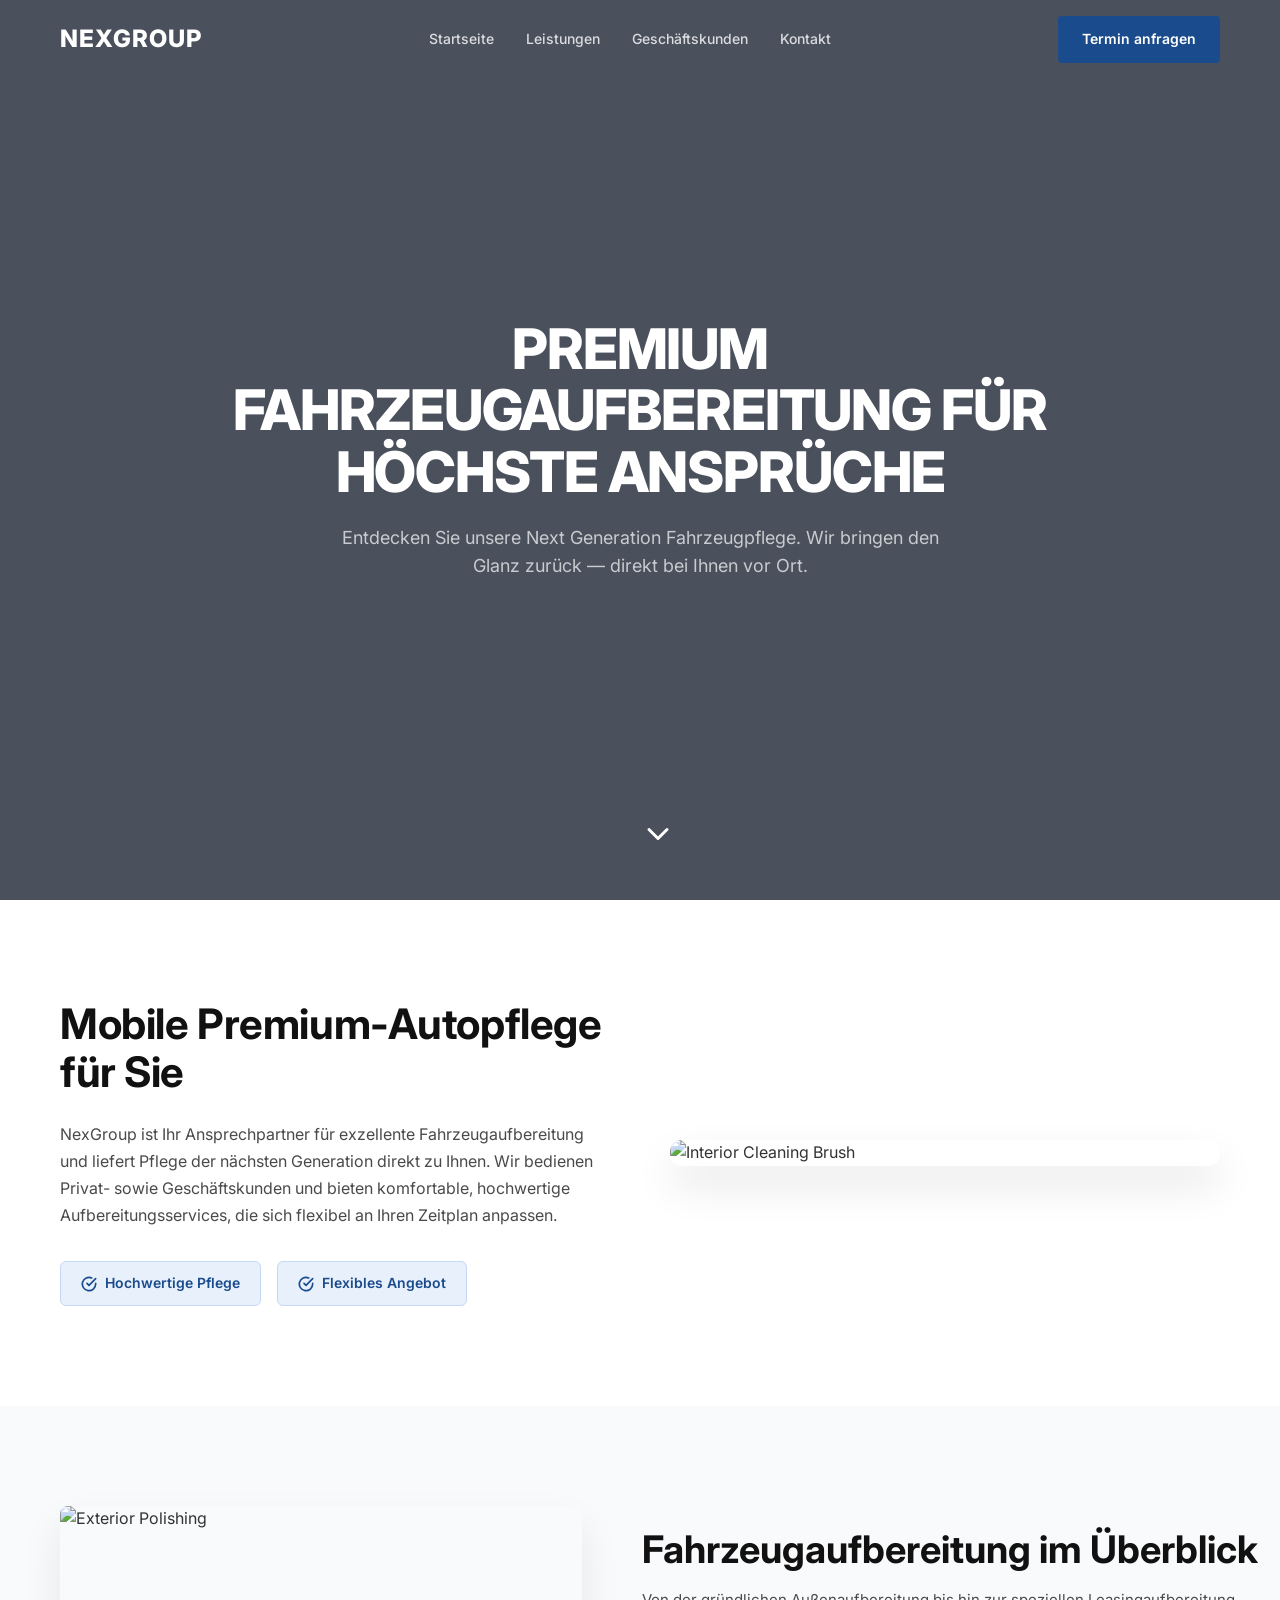
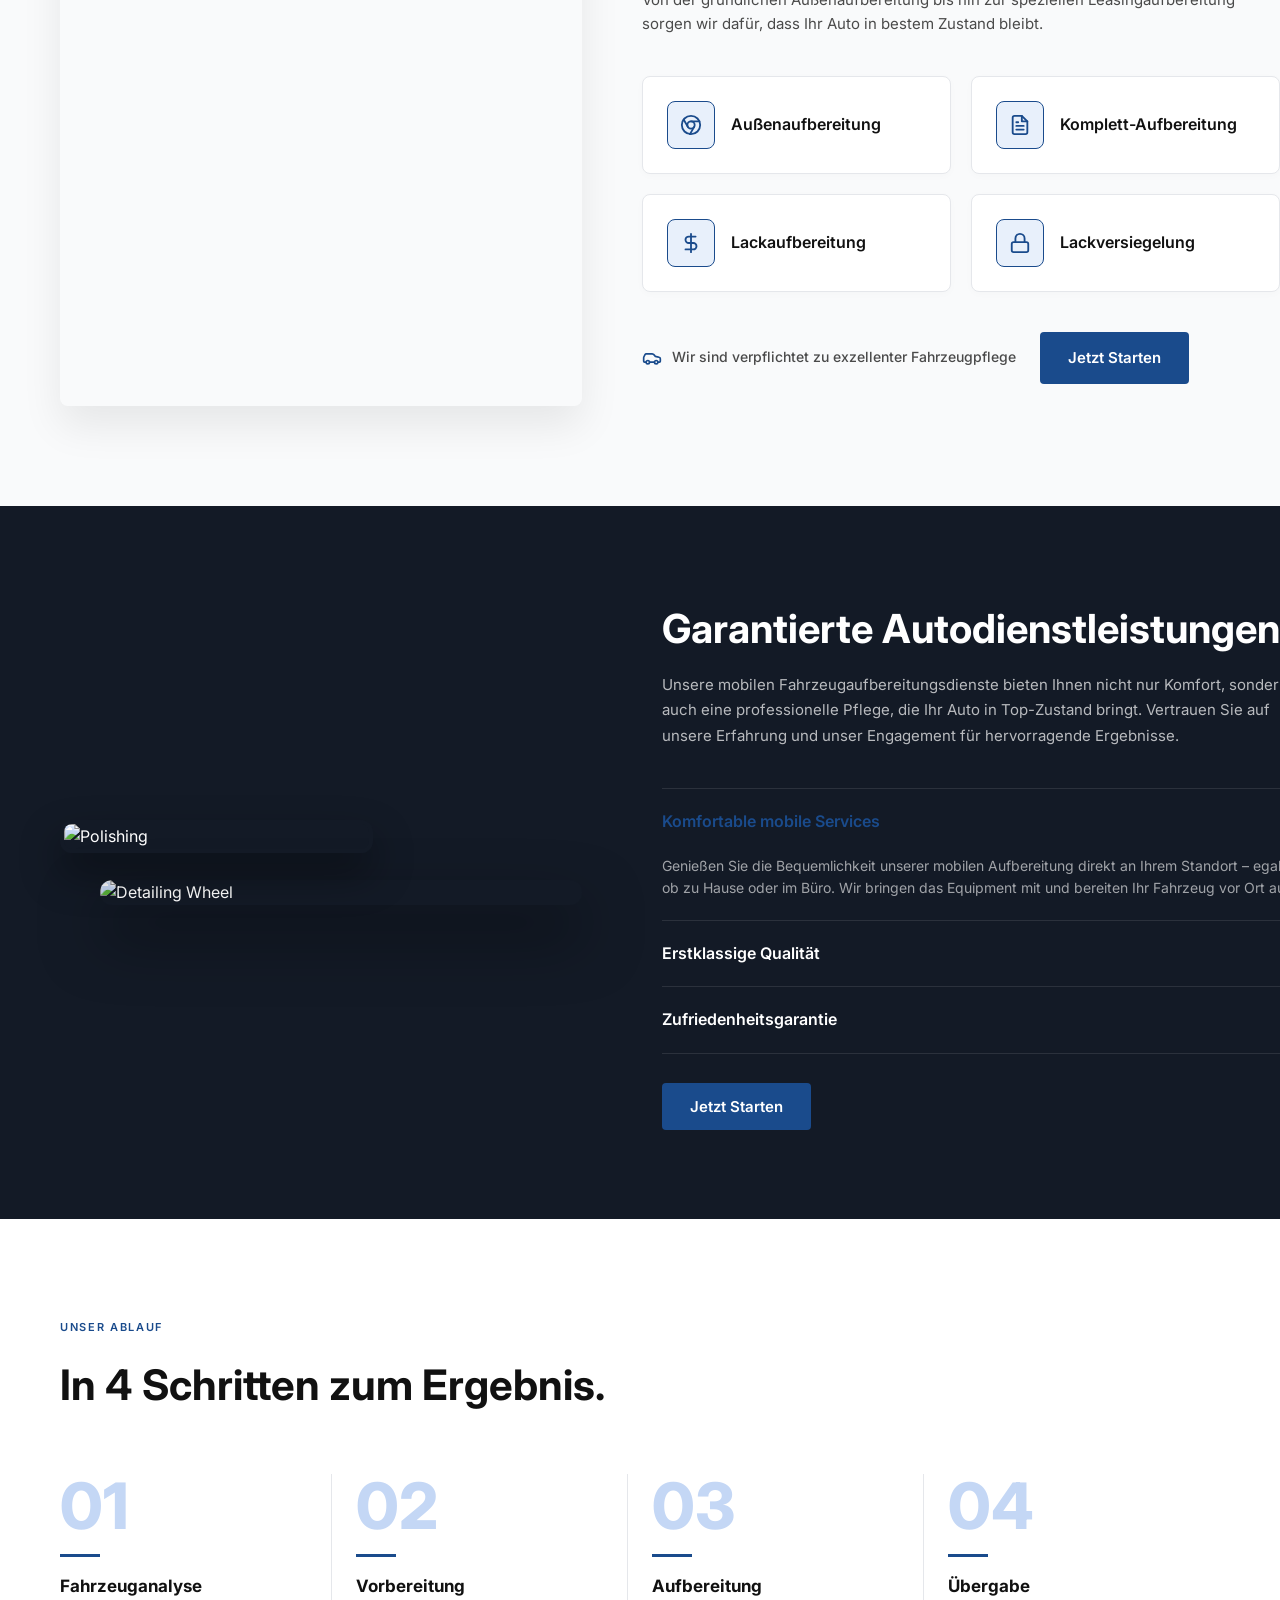
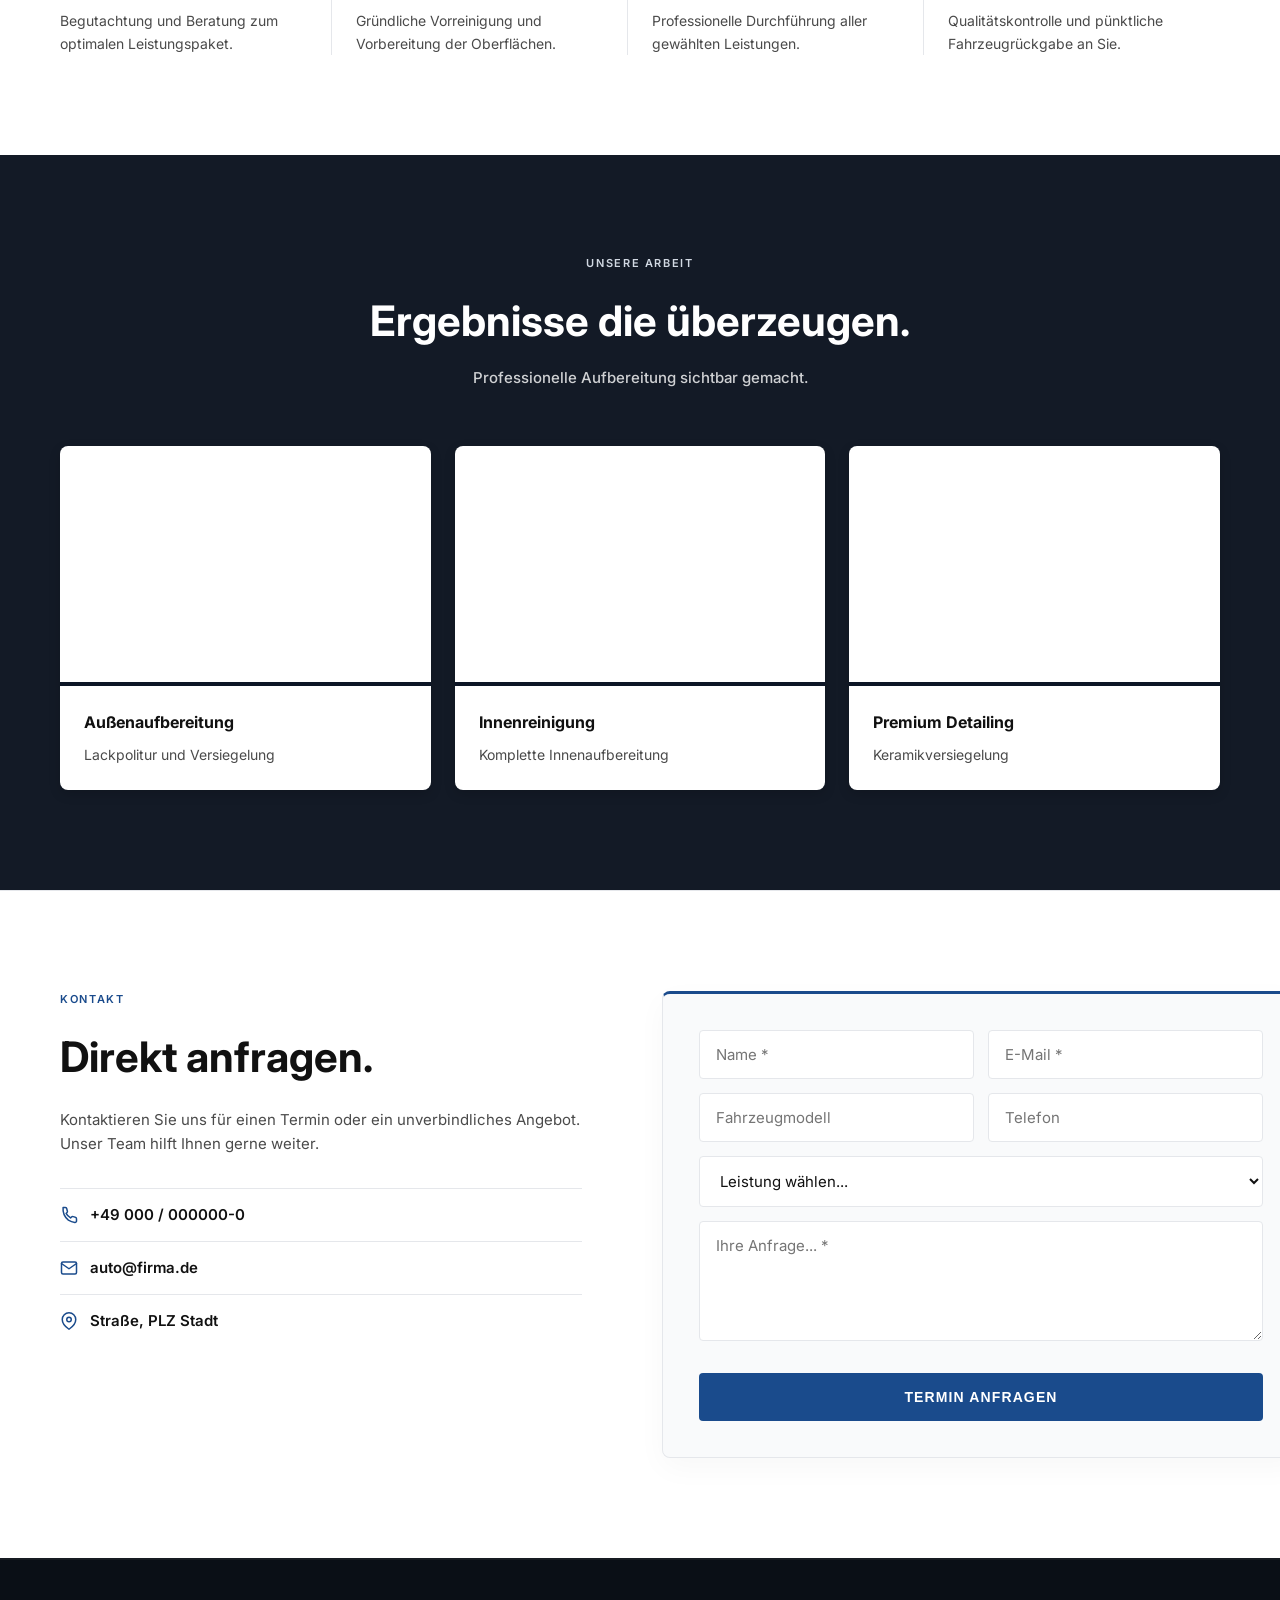
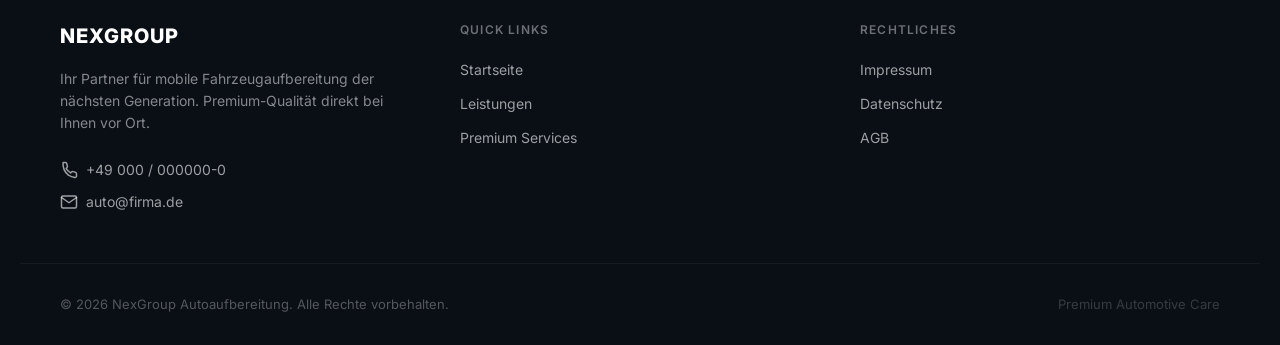
==== commit 84bc027b: "Add files via upload" ====
--- a/autoaufbereitung.html
+++ b/autoaufbereitung.html
@@ -1,292 +1,646 @@
 <!DOCTYPE html>
 <html lang="de">
-
 <head>
   <meta charset="UTF-8">
   <meta name="viewport" content="width=device-width, initial-scale=1.0">
-  <title>Autoaufbereitung | NexGroup</title>
-  <link rel="stylesheet" href="style.css">
+  <meta name="description" content="NexGroup Autoaufbereitung — Premium Fahrzeugpflege, Mobile Services und Keramikversiegelung.">
+  <title>Premium Autoaufbereitung | NexGroup</title>
+  <style>
+    @import url('https://fonts.googleapis.com/css2?family=Inter:wght@400;500;600;700;800&display=swap');
+
+    *, *::before, *::after {
+      box-sizing: border-box;
+      margin: 0; padding: 0;
+      overflow-wrap: break-word;
+    }
+    * { min-width: 0; }
+    html, body { overflow-x: hidden; scroll-behavior: smooth; }
+    body {
+      font-family: 'Inter', sans-serif;
+      background: #ffffff;
+      color: #333333;
+      font-size: 16px;
+      line-height: 1.6;
+    }
+    a { text-decoration: none; color: inherit; }
+    img { display: block; max-width: 100%; height: auto; border-radius: 8px; }
+
+    /* Theme Colors */
+    :root {
+      --blue-main: #1A4B8C;
+      --blue-dark: #0D1626;
+      --blue-light: #E8F0FB;
+      --white: #ffffff;
+      --text-main: #4A4A4A;
+      --text-dark: #111111;
+      --border-light: #E5E7EB;
+    }
+
+    /* LOADER */
+    #loader { position: fixed; inset: 0; background: var(--blue-dark); z-index: 9999; display: flex; align-items: center; justify-content: center; transition: opacity 0.5s ease; }
+    #loader.fade-out { opacity: 0; pointer-events: none; }
+    .spinner { width: 50px; height: 50px; border: 3px solid rgba(255,255,255,0.1); border-top: 3px solid var(--blue-main); border-radius: 50%; animation: spin 0.8s linear infinite; }
+    @keyframes spin { to { transform: rotate(360deg); } }
+
+    /* HIGH-LEVEL ANIMATIONS */
+    .has-anim { opacity: 0; transition: all 1s cubic-bezier(0.16, 1, 0.3, 1); }
+    .fade-up { transform: translateY(40px); }
+    .fade-left { transform: translateX(40px); }
+    .fade-right { transform: translateX(-40px); }
+    .fade-scale { transform: scale(0.95); }
+    .has-anim.is-visible { opacity: 1; transform: translate(0, 0) scale(1); }
+    .d-100 { transition-delay: 0.1s; }
+    .d-200 { transition-delay: 0.2s; }
+    .d-300 { transition-delay: 0.3s; }
+    .d-400 { transition-delay: 0.4s; }
+
+    /* CONTAINER */
+    .container {
+      max-width: 1240px;
+      margin: 0 auto;
+      padding: 0 40px;
+      width: 100%;
+    }
+    .py-100 { padding: 100px 0; }
+    .sec-label { font-weight: 600; font-size: 11px; text-transform: uppercase; letter-spacing: 0.15em; color: var(--blue-main); margin-bottom: 14px; display: block; }
+
+    /* NAVBAR */
+    .navbar {
+      position: fixed;
+      top: 0; left: 0; right: 0;
+      height: 80px;
+      z-index: 1000;
+      transition: background 0.4s ease, border-bottom 0.4s ease;
+      background: transparent;
+      border-bottom: 1px solid rgba(255,255,255,0);
+    }
+    .navbar.scrolled {
+      background: var(--blue-dark);
+      border-bottom: 1px solid rgba(255,255,255,0.1);
+    }
+    .nav-inner {
+      height: 100%;
+      display: flex;
+      align-items: center;
+      justify-content: space-between;
+    }
+    .brand-logo { font-weight: 800; font-size: 24px; color: var(--white); text-transform: uppercase; letter-spacing: 0.05em; display: flex; align-items: center; gap: 10px; }
+    .brand-mark { background: var(--blue-main); width: 32px; height: 32px; border-radius: 4px; display: flex; align-items: center; justify-content: center; }
+    .brand-mark svg { color: var(--white); width: 18px; }
+    
+    .nav-links { display: flex; gap: 32px; align-items: center; }
+    .nav-links a { font-weight: 500; font-size: 14px; color: rgba(255,255,255,0.8); transition: color 0.3s; }
+    .nav-links a:hover { color: var(--blue-main); }
+    .nav-actions { display: flex; align-items: center; gap: 24px; }
+    
+    .btn-nav { background: var(--blue-main); color: var(--white); font-weight: 600; font-size: 14px; padding: 12px 24px; border-radius: 4px; transition: background 0.3s, transform 0.3s; }
+    .btn-nav:hover { background: #153c71; transform: translateY(-2px); }
+    
+    .hamburger { display: none; background: none; border: none; flex-direction: column; gap: 5px; cursor: pointer; }
+    .hamburger span { width: 24px; height: 2px; background: var(--white); transition: 0.3s; }
+    .mobile-menu { display: none; position: fixed; top: 80px; left: 0; right: 0; background: var(--blue-dark); padding: 20px; border-bottom: 1px solid rgba(255,255,255,0.1); z-index: 999; }
+    .mobile-menu.open { display: flex; flex-direction: column; gap: 16px; }
+    .mobile-menu a { color: var(--white); font-weight: 500; font-size: 16px; padding: 10px; border-radius: 4px; border-bottom: 1px solid rgba(255,255,255,0.05); }
+
+    /* HERO */
+    .hero {
+      height: 100vh;
+      min-height: 700px;
+      display: flex;
+      flex-direction: column;
+      align-items: center;
+      justify-content: center;
+      text-align: center;
+      background-image: linear-gradient(rgba(13, 22, 38, 0.75), rgba(13, 22, 38, 0.75)), url('https://images.unsplash.com/photo-1492144534655-ae79c964c9d7?auto=format&fit=crop&w=1920&q=80');
+      background-size: cover;
+      background-position: center;
+      position: relative;
+    }
+    .hero-sub { font-weight: 800; font-size: clamp(28px, 5vw, 56px); color: var(--white); letter-spacing: -0.02em; max-width: 900px; margin: 0 auto 20px; line-height: 1.1; word-break: keep-all; hyphens: auto; }
+    .hero-text { font-weight: 400; font-size: 18px; color: rgba(255,255,255,0.7); max-width: 600px; margin: 0 auto; }
+    .hero-scroll { position: absolute; bottom: 40px; left: 50%; transform: translateX(-50%); animation: bounce 2s infinite; color: var(--white); }
+    @keyframes bounce { 0%, 20%, 50%, 80%, 100% { transform: translateY(0) translateX(-50%); } 40% { transform: translateY(-15px) translateX(-50%); } 60% { transform: translateY(-7px) translateX(-50%); } }
+
+    /* TXT LEFT | IMG RIGHT */
+    .split-white { background: var(--white); overflow: hidden; }
+    .sw-grid { display: grid; grid-template-columns: 1fr 1fr; gap: 60px; align-items: center; }
+    .sw-title { font-weight: 700; font-size: clamp(28px, 4vw, 42px); color: var(--text-dark); line-height: 1.15; margin-bottom: 24px; letter-spacing: -0.01em; }
+    .sw-desc { font-size: 16px; color: var(--text-main); margin-bottom: 32px; line-height: 1.7; }
+    .sw-pills { display: flex; gap: 16px; flex-wrap: wrap; }
+    .sw-pill { background: var(--blue-light); border: 1px solid #C4D7F5; color: var(--blue-main); font-weight: 600; font-size: 14px; padding: 10px 20px; border-radius: 6px; display: flex; align-items: center; gap: 8px; }
+    .sw-pill svg { width: 16px; color: var(--blue-main); }
+    .sw-img-wrapper { position: relative; border-radius: 12px; overflow: hidden; box-shadow: 0 20px 40px rgba(0,0,0,0.1); }
+    .sw-img-wrapper img { width: 100%; height: auto; transition: transform 0.6s; }
+    .sw-img-wrapper:hover img { transform: scale(1.03); }
+
+    /* OVERVIEW GRID */
+    .overview-sec { background: #F9FAFB; overflow: hidden; }
+    .ov-grid { display: grid; grid-template-columns: 45% 55%; gap: 60px; align-items: center; }
+    .ov-img-col img { height: 100%; min-height: 500px; object-fit: cover; box-shadow: 0 20px 40px rgba(0,0,0,0.08); }
+    .ov-text-col .sv-title { font-weight: 700; font-size: clamp(28px, 4vw, 38px); color: var(--text-dark); margin-bottom: 16px; line-height: 1.15; }
+    .ov-text-col .sv-desc { font-size: 15px; color: var(--text-main); margin-bottom: 40px; }
+    
+    .ov-card-grid { display: grid; grid-template-columns: 1fr 1fr; gap: 20px; margin-bottom: 40px; }
+    .ov-card { background: var(--white); border: 1px solid var(--border-light); border-radius: 8px; padding: 24px; display: flex; align-items: center; gap: 16px; box-shadow: 0 2px 8px rgba(0,0,0,0.02); transition: border-color 0.3s, transform 0.3s; }
+    .ov-card:hover { border-color: #C4D7F5; transform: translateY(-3px); }
+    .ov-icon { width: 48px; height: 48px; border: 1px solid var(--blue-main); border-radius: 8px; display: flex; align-items: center; justify-content: center; background: var(--blue-light); flex-shrink: 0; }
+    .ov-icon svg { width: 22px; color: var(--blue-main); }
+    .ov-card-text { font-weight: 600; font-size: 16px; color: var(--text-dark); }
+    
+    .ov-bottom { display: flex; align-items: center; flex-wrap: wrap; gap: 24px; }
+    .ov-bot-note { display: flex; align-items: center; gap: 10px; font-weight: 500; font-size: 14px; color: var(--text-main); }
+    .ov-bot-note svg { color: var(--blue-main); width: 20px; }
+
+    /* DARK OVERLAPPING SECTION */
+    .dark-feat { background: #131A26; color: var(--white); overflow: hidden; }
+    .df-grid { display: grid; grid-template-columns: 45% 55%; gap: 80px; align-items: center; }
+    .df-imgs { position: relative; padding-top: 60px; padding-left: 40px; }
+    .df-img-main { position: relative; z-index: 1; border-radius: 12px; box-shadow: 0 30px 60px rgba(0,0,0,0.5); }
+    .df-img-float { position: absolute; top: 0; left: 0; width: 60%; z-index: 2; border-radius: 12px; border: 4px solid #131A26; box-shadow: 0 20px 40px rgba(0,0,0,0.4); }
+    
+    .df-title { font-weight: 700; font-size: clamp(28px, 4vw, 40px); margin-bottom: 20px; line-height: 1.15; }
+    .df-desc { font-size: 15px; color: rgba(255,255,255,0.7); margin-bottom: 40px; line-height: 1.7; }
+    
+    .accordion { display: flex; flex-direction: column; gap: 0; margin-bottom: 40px; }
+    .acc-item { border-bottom: 1px solid rgba(255,255,255,0.1); }
+    .acc-item:first-child { border-top: 1px solid rgba(255,255,255,0.1); }
+    .acc-head { padding: 20px 0; display: flex; justify-content: space-between; align-items: center; cursor: pointer; font-weight: 600; font-size: 16px; color: var(--white); transition: color 0.3s; }
+    .acc-head:hover { color: var(--blue-main); }
+    .acc-head svg { transition: transform 0.3s; color: rgba(255,255,255,0.5); }
+    .acc-item.open .acc-head { color: var(--blue-main); }
+    .acc-item.open .acc-head svg { transform: rotate(180deg); color: var(--blue-main); }
+    .acc-body { max-height: 0; opacity: 0; overflow: hidden; transition: max-height 0.4s ease-in-out, opacity 0.4s ease-in-out, padding 0.4s ease-in-out; padding: 0; font-size: 14px; color: rgba(255,255,255,0.6); line-height: 1.6; }
+    .acc-item.open .acc-body { max-height: 250px; opacity: 1; padding: 0 0 20px 0; }
+
+    /* NEW: PROCESS STEPS */
+    .proc-sec { background: var(--white); }
+    .proc-head { margin-bottom: 56px; }
+    .proc-head h2 { font-weight: 700; font-size: clamp(28px, 4vw, 42px); color: var(--text-dark); }
+    
+    .proc-grid { display: grid; grid-template-columns: repeat(4, 1fr); gap: 24px; }
+    .pr-step { padding: 0; border-right: 1px solid var(--border-light); padding-right: 24px; }
+    .pr-step:last-child { border-right: none; padding-right: 0; }
+    
+    .pr-num { font-weight: 800; font-size: 64px; color: #C4D7F5; line-height: 1; margin-bottom: 16px; white-space: nowrap; }
+    .pr-line { width: 40px; height: 3px; background: var(--blue-main); margin-bottom: 16px; }
+    .pr-title { font-weight: 700; font-size: 17px; color: var(--text-dark); margin-bottom: 10px; }
+    .pr-desc { font-weight: 400; font-size: 14px; color: var(--text-main); line-height: 1.6; }
+
+    /* NEW: SHOWCASE */
+    .show-sec { background: #131A26; }
+    .show-head { text-align: center; margin-bottom: 56px; }
+    .show-head h2 { font-weight: 700; font-size: clamp(28px, 4vw, 42px); color: var(--white); margin-bottom: 12px; }
+    .show-head p { font-size: 15px; color: rgba(255,255,255,0.8); font-weight: 500; }
+    .show-head .sec-label { color: var(--blue-light); margin-bottom: 14px; display: block; filter: brightness(0.9); }
+    
+    .show-grid { display: grid; grid-template-columns: repeat(3, 1fr); gap: 24px; }
+    .sh-item { background: var(--white); border-radius: 8px; overflow: hidden; box-shadow: 0 4px 12px rgba(0,0,0,0.15); transition: transform 0.3s;}
+    .sh-item:hover { transform: translateY(-5px); }
+    .sh-img { height: 240px; background-size: cover; background-position: center; border-bottom: 4px solid var(--blue-dark); }
+    .sh-text { padding: 24px; }
+    .sh-text h3 { font-weight: 700; font-size: 16px; color: var(--text-dark); margin-bottom: 8px; }
+    .sh-text p { font-size: 14px; color: var(--text-main); }
+
+    /* NEW: CONTACT FORM */
+    .contact-sec { background: var(--white); border-top: 1px solid var(--border-light); }
+    .co-grid { display: grid; grid-template-columns: 45% 55%; gap: 80px; align-items: start; }
+    .co-left h2 { font-weight: 700; font-size: clamp(28px, 4vw, 42px); color: var(--text-dark); margin-bottom: 18px; }
+    .co-left p { font-size: 15px; color: var(--text-main); margin-bottom: 32px; }
+    .co-item { padding: 14px 0; border-top: 1px solid var(--border-light); display: flex; align-items: center; gap: 12px; }
+    .co-item svg { width: 18px; height: 18px; color: var(--blue-main); flex-shrink: 0; }
+    .co-item span { font-weight: 600; font-size: 15px; color: var(--text-dark); }
+    
+    .co-form { background: #F9FAFB; border: 1px solid var(--border-light); border-top: 3px solid var(--blue-main); padding: 36px; border-radius: 8px; box-shadow: 0 10px 30px rgba(0,0,0,0.03); }
+    .f-row { display: grid; grid-template-columns: 1fr 1fr; gap: 14px; margin-bottom: 14px; }
+    .f-row.full { grid-template-columns: 1fr; }
+    .f-box input, .f-box select, .f-box textarea { width: 100%; background: var(--white); border: 1px solid var(--border-light); border-radius: 4px; padding: 14px 16px; font-family: 'Inter', sans-serif; font-size: 15px; color: var(--text-dark); outline: none; transition: border-color 0.2s; }
+    .f-box input:focus, .f-box select:focus, .f-box textarea:focus { border-color: var(--blue-main); }
+    .f-box textarea { min-height: 120px; resize: vertical; }
+    .btn-submit { width: 100%; background: var(--blue-main); color: var(--white); font-weight: 600; font-size: 14px; text-transform: uppercase; letter-spacing: 0.08em; padding: 16px; border: none; border-radius: 4px; cursor: pointer; margin-top: 10px; transition: background 0.3s; }
+    .btn-submit:hover { background: #133570; }
+
+    /* FOOTER */
+    .foot { background: #0A0F16; padding: 60px 0 30px; border-top: 2px solid rgba(255,255,255,0.05); }
+    .ft-grid { display: grid; grid-template-columns: repeat(3, 1fr); gap: 40px; margin-bottom: 40px; }
+    .ft-logo { font-weight: 800; font-size: 20px; color: var(--white); text-transform: uppercase; letter-spacing: 0.05em; display: inline-block; margin-bottom: 16px; }
+    .ft-desc { font-size: 14px; color: rgba(255,255,255,0.5); margin-bottom: 24px; line-height: 1.6; }
+    .ft-link { display: flex; align-items: center; gap: 8px; font-size: 14px; color: rgba(255,255,255,0.6); margin-bottom: 10px; }
+    .ft-head { font-weight: 600; font-size: 12px; color: rgba(255,255,255,0.4); text-transform: uppercase; letter-spacing: 0.1em; margin-bottom: 20px; }
+    .ft-menu { display: flex; flex-direction: column; gap: 12px; }
+    .ft-menu a { font-size: 14px; color: rgba(255,255,255,0.6); transition: color 0.2s; }
+    .ft-menu a:hover { color: var(--blue-main); }
+    .ft-bottom { border-top: 1px solid rgba(255,255,255,0.05); padding-top: 30px; display: flex; justify-content: space-between; align-items: center; }
+    .ft-copy { font-size: 13px; color: rgba(255,255,255,0.3); }
+
+    /* RESPONSIVE */
+    @media (max-width: 900px) {
+      .sw-grid, .ov-grid, .df-grid, .co-grid { grid-template-columns: 1fr; gap: 40px; }
+      .ov-img-col img { min-height: 300px; height: auto; }
+      .df-imgs { padding-top: 40px; padding-left: 20px; order: -1; }
+      .df-img-float { width: 50%; }
+      .ft-grid { grid-template-columns: 1fr 1fr; }
+      .proc-grid { grid-template-columns: 1fr 1fr; }
+      .pr-step { border-right: none; padding-right: 0; }
+    }
+    @media (max-width: 768px) {
+      .nav-inner { display: flex; justify-content: space-between; align-items: center; }
+      .nav-links { display: none; }
+      .nav-actions .btn-nav { display: none; }
+      .hamburger { display: flex; }
+      .hero-sub { margin-top: 32px; }
+      .hero-sub { font-size: 28px; }
+      .ov-card-grid { grid-template-columns: 1fr; }
+      .ft-grid { grid-template-columns: 1fr; gap: 40px; }
+      .ft-bottom { flex-direction: column; gap: 10px; text-align: center; }
+      .show-grid { grid-template-columns: 1fr; }
+    }
+    @media (max-width: 480px) {
+      .container { padding: 0 20px; }
+      .sw-pills { flex-direction: column; }
+      .ov-bottom { flex-direction: column; align-items: flex-start; }
+      .f-row { grid-template-columns: 1fr; }
+      .proc-grid { grid-template-columns: 1fr; }
+    }
+  </style>
 </head>
-
 <body>
 
-  <!-- PAGE TRANSITION -->
-  <div class="page-transition" id="pageTransition"></div>
+  <!-- LOADER -->
+  <div id="loader"><div class="spinner"></div></div>
 
   <!-- NAVBAR -->
-  <nav class="navbar">
-    <div class="container nav-container">
-      <a href="index.html" class="nav-logo">NEXGROUP</a>
-      <div class="nav-right">
-        <div class="nav-links">
-          <a href="index.html#about">Über uns</a>
-          <a href="index.html#services">Services</a>
-        </div>
-        <a href="index.html#contact" class="btn btn-black btn-nav">Kontakt</a>
+  <nav class="navbar" id="navbar">
+    <div class="container nav-inner">
+      <a href="index.html" class="brand-logo">
+        NEXGROUP
+      </a>
+      <div class="nav-links">
+        <a href="index.html">Startseite</a>
+        <a href="#overview">Leistungen</a>
+        <a href="#services">Geschäftskunden</a>
+        <a href="#contact">Kontakt</a>
+      </div>
+      <div class="nav-actions">
+        <a href="#contact" class="btn-nav">Termin anfragen</a>
+        <button class="hamburger" id="menuBtn"><span></span><span></span><span></span></button>
       </div>
     </div>
   </nav>
-
-
-
-  <!-- SERVICE HERO -->
-  <header class="page-hero">
+  
+  <div class="mobile-menu" id="mobileMenu">
+    <a href="index.html">Startseite</a>
+    <a href="#overview">Leistungen</a>
+    <a href="#services">Geschäftskunden</a>
+    <a href="#contact">Kontakt</a>
+  </div>
+
+  <!-- HERO -->
+  <section class="hero">
+    <div class="container fade-up has-anim d-100">
+      <h1 class="hero-sub">PREMIUM FAHRZEUGAUFBEREITUNG FÜR HÖCHSTE ANSPRÜCHE</h1>
+      <p class="hero-text">Entdecken Sie unsere Next Generation Fahrzeugpflege. Wir bringen den Glanz zurück &mdash; direkt bei Ihnen vor Ort.</p>
+    </div>
+    <div class="hero-scroll fade-up has-anim d-300">
+      <svg width="36" height="36" viewBox="0 0 24 24" fill="none" stroke="currentColor" stroke-width="2" stroke-linecap="round" stroke-linejoin="round"><polyline points="6 9 12 15 18 9"/></svg>
+    </div>
+  </section>
+
+  <!-- SPLIT WHITE (INTRO) -->
+  <section class="split-white py-100">
+    <div class="container sw-grid">
+      <div class="sw-text fade-left has-anim">
+        <h2 class="sw-title">Mobile Premium-Autopflege für Sie</h2>
+        <p class="sw-desc">NexGroup ist Ihr Ansprechpartner für exzellente Fahrzeugaufbereitung und liefert Pflege der nächsten Generation direkt zu Ihnen. Wir bedienen Privat- sowie Geschäftskunden und bieten komfortable, hochwertige Aufbereitungsservices, die sich flexibel an Ihren Zeitplan anpassen.</p>
+        <div class="sw-pills">
+          <div class="sw-pill">
+            <svg viewBox="0 0 24 24" fill="none" stroke="currentColor" stroke-width="2.5" stroke-linecap="round" stroke-linejoin="round"><path d="M22 11.08V12a10 10 0 1 1-5.93-9.14"/><polyline points="22 4 12 14.01 9 11.01"/></svg>
+            Hochwertige Pflege
+          </div>
+          <div class="sw-pill">
+            <svg viewBox="0 0 24 24" fill="none" stroke="currentColor" stroke-width="2.5" stroke-linecap="round" stroke-linejoin="round"><path d="M22 11.08V12a10 10 0 1 1-5.93-9.14"/><polyline points="22 4 12 14.01 9 11.01"/></svg>
+            Flexibles Angebot
+          </div>
+        </div>
+      </div>
+      <div class="sw-img-wrapper fade-right has-anim d-200">
+        <img src="https://images.unsplash.com/photo-1552519507-da3b142c6e3d?auto=format&fit=crop&w=800&q=80" alt="Interior Cleaning Brush" loading="lazy">
+      </div>
+    </div>
+  </section>
+
+  <!-- OVERVIEW GRID -->
+  <section class="overview-sec py-100" id="overview">
+    <div class="container ov-grid">
+      <div class="ov-img-col fade-left has-anim">
+        <img src="https://images.unsplash.com/photo-1520340356584-f9917d1eea6f?w=800&q=80" alt="Exterior Polishing" loading="lazy">
+      </div>
+      <div class="ov-text-col fade-right has-anim d-200">
+        <h2 class="sv-title">Fahrzeugaufbereitung im Überblick</h2>
+        <p class="sv-desc">Von der gründlichen Außenaufbereitung bis hin zur speziellen Leasingaufbereitung sorgen wir dafür, dass Ihr Auto in bestem Zustand bleibt.</p>
+        
+        <div class="ov-card-grid">
+          <div class="ov-card">
+            <div class="ov-icon">
+              <svg viewBox="0 0 24 24" fill="none" stroke="currentColor" stroke-width="2" stroke-linecap="round" stroke-linejoin="round"><circle cx="12" cy="12" r="10"/><circle cx="12" cy="12" r="4"/><line x1="21.17" y1="8" x2="12" y2="8"/><line x1="3.95" y1="6.06" x2="8.54" y2="14"/><line x1="10.88" y1="21.94" x2="15.46" y2="14"/></svg>
+            </div>
+            <div class="ov-card-text">Außenaufbereitung</div>
+          </div>
+          <div class="ov-card">
+            <div class="ov-icon">
+              <svg viewBox="0 0 24 24" fill="none" stroke="currentColor" stroke-width="2" stroke-linecap="round" stroke-linejoin="round"><path d="M14 2H6a2 2 0 0 0-2 2v16a2 2 0 0 0 2 2h12a2 2 0 0 0 2-2V8z"/><polyline points="14 2 14 8 20 8"/><line x1="16" y1="13" x2="8" y2="13"/><line x1="16" y1="17" x2="8" y2="17"/><polyline points="10 9 9 9 8 9"/></svg>
+            </div>
+            <div class="ov-card-text">Komplett-Aufbereitung</div>
+          </div>
+          <div class="ov-card">
+            <div class="ov-icon">
+              <svg viewBox="0 0 24 24" fill="none" stroke="currentColor" stroke-width="2" stroke-linecap="round" stroke-linejoin="round"><path d="M12 2v20M17 5H9.5a3.5 3.5 0 0 0 0 7h5a3.5 3.5 0 0 1 0 7H6"/></svg>
+            </div>
+            <div class="ov-card-text">Lackaufbereitung</div>
+          </div>
+          <div class="ov-card">
+            <div class="ov-icon">
+              <svg viewBox="0 0 24 24" fill="none" stroke="currentColor" stroke-width="2" stroke-linecap="round" stroke-linejoin="round"><rect x="3" y="11" width="18" height="11" rx="2" ry="2"/><path d="M7 11V7a5 5 0 0 1 10 0v4"/></svg>
+            </div>
+            <div class="ov-card-text">Lackversiegelung</div>
+          </div>
+        </div>
+        
+        <div class="ov-bottom fade-up has-anim d-300">
+          <div class="ov-bot-note">
+            <svg viewBox="0 0 24 24" fill="none" stroke="currentColor" stroke-width="2" stroke-linecap="round" stroke-linejoin="round"><path d="M19 17h2c.6 0 1-.4 1-1v-3c0-.9-.7-1.7-1.5-1.9C18.7 10.6 16 10 16 10s-1.3-1.4-2.2-2.3c-.5-.4-1.1-.7-1.8-.7H5c-.6 0-1.1.4-1.4.9l-1.4 2.9A3.7 3.7 0 0 0 2 12v4c0 .6.4 1 1 1h2"/><circle cx="7" cy="17" r="2"/><path d="M9 17h6"/><circle cx="17" cy="17" r="2"/></svg>
+            Wir sind verpflichtet zu exzellenter Fahrzeugpflege
+          </div>
+          <a href="#contact" class="btn-nav" style="font-size: 15px; padding: 14px 28px;">Jetzt Starten</a>
+        </div>
+        
+      </div>
+    </div>
+  </section>
+
+  <!-- DARK SECTION OVERLAPPING -->
+  <section class="dark-feat py-100" id="services">
+    <div class="container df-grid">
+      <div class="df-imgs fade-scale has-anim">
+        <img src="https://images.unsplash.com/photo-1607860108855-64acf2078ed9?w=600&q=80" alt="Detailing Wheel" class="df-img-main">
+        <img src="https://images.unsplash.com/photo-1552519507-da3b142c6e3d?w=600&q=80" alt="Polishing" class="df-img-float">
+      </div>
+      <div class="df-text fade-left has-anim d-200">
+        <h2 class="df-title">Garantierte Autodienstleistungen</h2>
+        <p class="df-desc">Unsere mobilen Fahrzeugaufbereitungsdienste bieten Ihnen nicht nur Komfort, sondern auch eine professionelle Pflege, die Ihr Auto in Top-Zustand bringt. Vertrauen Sie auf unsere Erfahrung und unser Engagement für hervorragende Ergebnisse.</p>
+        
+        <div class="accordion">
+          <!-- Item 1 (Open initially) -->
+          <div class="acc-item open">
+            <div class="acc-head">Komfortable mobile Services <svg width="20" height="20" viewBox="0 0 24 24" fill="none" stroke="currentColor" stroke-width="2" stroke-linecap="round" stroke-linejoin="round"><polyline points="6 9 12 15 18 9"/></svg></div>
+            <div class="acc-body">Genießen Sie die Bequemlichkeit unserer mobilen Aufbereitung direkt an Ihrem Standort – egal, ob zu Hause oder im Büro. Wir bringen das Equipment mit und bereiten Ihr Fahrzeug vor Ort auf.</div>
+          </div>
+          <!-- Item 2 -->
+          <div class="acc-item">
+            <div class="acc-head">Erstklassige Qualität <svg width="20" height="20" viewBox="0 0 24 24" fill="none" stroke="currentColor" stroke-width="2" stroke-linecap="round" stroke-linejoin="round"><polyline points="6 9 12 15 18 9"/></svg></div>
+            <div class="acc-body">Wir verwenden nur sorgfältig ausgewählte, hochwertige Reinigungsmittel, Versiegelungen und modernste Werkzeuge, um den Wert und Glanz Ihres Fahrzeugs langjährig zu erhalten.</div>
+          </div>
+          <!-- Item 3 -->
+          <div class="acc-item">
+            <div class="acc-head">Zufriedenheitsgarantie <svg width="20" height="20" viewBox="0 0 24 24" fill="none" stroke="currentColor" stroke-width="2" stroke-linecap="round" stroke-linejoin="round"><polyline points="6 9 12 15 18 9"/></svg></div>
+            <div class="acc-body">Ihre Zufriedenheit steht an erster Stelle. Jeder Schritt unserer Fahrzeugaufbereitung ist darauf ausgelegt, ein absolut makelloses Ergebnis zu erzielen. Sollten Sie nicht zufrieden sein, bessern wir sofort nach.</div>
+          </div>
+        </div>
+        
+        <a href="#contact" class="btn-nav" style="font-size: 15px; padding: 14px 28px;">Jetzt Starten</a>
+      </div>
+    </div>
+  </section>
+
+  <!-- ADDED: PROCESS STEPS -->
+  <section class="proc-sec py-100 reveal has-anim fade-up">
     <div class="container">
-      <a href="index.html" class="back-link reveal">← Zurück zur Übersicht</a>
-      <span class="section-label reveal" style="transition-delay:0.1s;">DIVISION: AUTOAUFBEREITUNG</span>
-      <h1 class="t-h1 reveal" style="transition-delay:0.2s;">Sauber. Gepflegt. Perfekt.</h1>
-      <p class="page-hero-desc reveal" style="transition-delay:0.3s;">Professionelle Fahrzeugaufbereitung für höchste
-        Ansprüche. Wir erhalten den Wert Ihres Fahrzeugs durch spezialisierte Pflegeverfahren.</p>
-      <div class="hero-actions reveal" style="transition-delay:0.4s;">
-        <a href="#leistungen" class="btn btn-black">Unsere Leistungen</a>
-        <a href="index.html#contact" class="btn btn-outline">Anfrage stellen</a>
-      </div>
-    </div>
-  </header>
-
-  <!-- STATS BAR -->
-  <div class="page-stats-bar reveal">
-    <div class="container" style="padding:0;">
-      <div class="hero-stats-row" style="border:none;">
-        <div class="stat-box">
-          <div class="stat-num">500+</div>
-          <div class="stat-label">Fahrzeuge / Jahr</div>
-        </div>
-        <div class="stat-box">
-          <div class="stat-num">99%</div>
-          <div class="stat-label">Zufriedenheit</div>
-        </div>
-        <div class="stat-box">
-          <div class="stat-num">8 J.</div>
-          <div class="stat-label">Erfahrung</div>
-        </div>
-        <div class="stat-box">
-          <div class="stat-num">24h</div>
-          <div class="stat-label">Abwicklung</div>
-        </div>
-      </div>
-    </div>
-  </div>
-
-  <!-- SERVICE CARDS GRID -->
-  <section class="s-cards-section" id="leistungen">
+      <div class="proc-head">
+        <span class="sec-label">UNSER ABLAUF</span>
+        <h2>In 4 Schritten zum Ergebnis.</h2>
+      </div>
+      <div class="proc-grid">
+        <div class="pr-step fade-up has-anim d-100">
+          <div class="pr-num">01</div>
+          <div class="pr-line"></div>
+          <div class="pr-title">Fahrzeuganalyse</div>
+          <div class="pr-desc">Begutachtung und Beratung zum optimalen Leistungspaket.</div>
+        </div>
+        <div class="pr-step fade-up has-anim d-200">
+          <div class="pr-num">02</div>
+          <div class="pr-line"></div>
+          <div class="pr-title">Vorbereitung</div>
+          <div class="pr-desc">Gründliche Vorreinigung und Vorbereitung der Oberflächen.</div>
+        </div>
+        <div class="pr-step fade-up has-anim d-300">
+          <div class="pr-num">03</div>
+          <div class="pr-line"></div>
+          <div class="pr-title">Aufbereitung</div>
+          <div class="pr-desc">Professionelle Durchführung aller gewählten Leistungen.</div>
+        </div>
+        <div class="pr-step fade-up has-anim d-400">
+          <div class="pr-num">04</div>
+          <div class="pr-line"></div>
+          <div class="pr-title">Übergabe</div>
+          <div class="pr-desc">Qualitätskontrolle und pünktliche Fahrzeugrückgabe an Sie.</div>
+        </div>
+      </div>
+    </div>
+  </section>
+
+  <!-- ADDED: BEFORE/AFTER SHOWCASE -->
+  <section class="show-sec py-100 reveal has-anim fade-up">
     <div class="container">
-      <span class="section-label">UNSERE LEISTUNGEN</span>
-      <h2 class="t-h2">Spezialisierte Fahrzeugpflege</h2>
-
-      <div class="s-cards-grid">
-        <!-- 01 -->
-        <div class="s-card reveal">
-          <svg class="s-card-icon" viewBox="0 0 24 24" fill="none" stroke="currentColor" stroke-width="2"
-            stroke-linecap="round" stroke-linejoin="round">
-            <rect x="3" y="11" width="18" height="11" rx="2" ry="2"></rect>
-            <path d="M7 11V7a5 5 0 0 1 10 0v4"></path>
-          </svg>
-          <h3>Außenreinigung</h3>
-          <p>Schonende Handwäsche und Lackkonservierung für strahlenden Glanz und Schutz vor Umwelteinflüssen.</p>
-          <div class="s-card-list">
-            <div class="s-list-item"><svg viewBox="0 0 24 24" fill="none" stroke="currentColor" stroke-width="3"
-                stroke-linecap="round" stroke-linejoin="round">
-                <polyline points="20 6 9 17 4 12"></polyline>
-              </svg> Handwäsche</div>
-            <div class="s-list-item"><svg viewBox="0 0 24 24" fill="none" stroke="currentColor" stroke-width="3"
-                stroke-linecap="round" stroke-linejoin="round">
-                <polyline points="20 6 9 17 4 12"></polyline>
-              </svg> Lackpolitur</div>
-            <div class="s-list-item"><svg viewBox="0 0 24 24" fill="none" stroke="currentColor" stroke-width="3"
-                stroke-linecap="round" stroke-linejoin="round">
-                <polyline points="20 6 9 17 4 12"></polyline>
-              </svg> Felgenpflege</div>
-          </div>
-        </div>
-        <!-- 02 -->
-        <div class="s-card reveal" style="transition-delay:0.1s;">
-          <svg class="s-card-icon" viewBox="0 0 24 24" fill="none" stroke="currentColor" stroke-width="2"
-            stroke-linecap="round" stroke-linejoin="round">
-            <path d="M3 9l9-7 9 7v11a2 2 0 0 1-2 2H5a2 2 0 0 1-2-2z"></path>
-            <polyline points="9 22 9 12 15 12 15 22"></polyline>
-          </svg>
-          <h3>Innenraumaufbereitung</h3>
-          <p>Tiefenreinigung aller Oberflächen. Wir entfernen Gerüche und Flecken für ein hygienisches Fahrgefühl.</p>
-          <div class="s-card-list">
-            <div class="s-list-item"><svg viewBox="0 0 24 24" fill="none" stroke="currentColor" stroke-width="3"
-                stroke-linecap="round" stroke-linejoin="round">
-                <polyline points="20 6 9 17 4 12"></polyline>
-              </svg> Polsterreinigung</div>
-            <div class="s-list-item"><svg viewBox="0 0 24 24" fill="none" stroke="currentColor" stroke-width="3"
-                stroke-linecap="round" stroke-linejoin="round">
-                <polyline points="20 6 9 17 4 12"></polyline>
-              </svg> Lederpflege</div>
-            <div class="s-list-item"><svg viewBox="0 0 24 24" fill="none" stroke="currentColor" stroke-width="3"
-                stroke-linecap="round" stroke-linejoin="round">
-                <polyline points="20 6 9 17 4 12"></polyline>
-              </svg> Cockpitpflege</div>
-          </div>
-        </div>
-        <!-- 03 -->
-        <div class="s-card reveal">
-          <svg class="s-card-icon" viewBox="0 0 24 24" fill="none" stroke="currentColor" stroke-width="2"
-            stroke-linecap="round" stroke-linejoin="round">
-            <circle cx="12" cy="12" r="10"></circle>
-            <line x1="12" y1="8" x2="12" y2="12"></line>
-            <line x1="12" y1="16" x2="12.01" y2="16"></line>
-          </svg>
-          <h3>Motorwäsche</h3>
-          <p>Spezialisierte Trockeneisreinigung oder Dampfbehandlung für einen technisch sauberen Motorraum.</p>
-          <div class="s-card-list">
-            <div class="s-list-item"><svg viewBox="0 0 24 24" fill="none" stroke="currentColor" stroke-width="3"
-                stroke-linecap="round" stroke-linejoin="round">
-                <polyline points="20 6 9 17 4 12"></polyline>
-              </svg> Dampfreinigung</div>
-            <div class="s-list-item"><svg viewBox="0 0 24 24" fill="none" stroke="currentColor" stroke-width="3"
-                stroke-linecap="round" stroke-linejoin="round">
-                <polyline points="20 6 9 17 4 12"></polyline>
-              </svg> Entfettung</div>
-            <div class="s-list-item"><svg viewBox="0 0 24 24" fill="none" stroke="currentColor" stroke-width="3"
-                stroke-linecap="round" stroke-linejoin="round">
-                <polyline points="20 6 9 17 4 12"></polyline>
-              </svg> Versiegelung</div>
-          </div>
-        </div>
-        <!-- 04 -->
-        <div class="s-card reveal" style="transition-delay:0.1s;">
-          <svg class="s-card-icon" viewBox="0 0 24 24" fill="none" stroke="currentColor" stroke-width="2"
-            stroke-linecap="round" stroke-linejoin="round">
-            <polygon
-              points="12 2 15.09 8.26 22 9.27 17 14.14 18.18 21.02 12 17.77 5.82 21.02 7 14.14 2 9.27 8.91 8.26 12 2">
-            </polygon>
-          </svg>
-          <h3>Premium-Service</h3>
-          <p>Das Komplettpaket für Sammlerstücke und Luxusfahrzeuge inklusive Keramikversiegelung.</p>
-          <div class="s-card-list">
-            <div class="s-list-item"><svg viewBox="0 0 24 24" fill="none" stroke="currentColor" stroke-width="3"
-                stroke-linecap="round" stroke-linejoin="round">
-                <polyline points="20 6 9 17 4 12"></polyline>
-              </svg> Lackkorrektur</div>
-            <div class="s-list-item"><svg viewBox="0 0 24 24" fill="none" stroke="currentColor" stroke-width="3"
-                stroke-linecap="round" stroke-linejoin="round">
-                <polyline points="20 6 9 17 4 12"></polyline>
-              </svg> Keramik-Schutz</div>
-            <div class="s-list-item"><svg viewBox="0 0 24 24" fill="none" stroke="currentColor" stroke-width="3"
-                stroke-linecap="round" stroke-linejoin="round">
-                <polyline points="20 6 9 17 4 12"></polyline>
-              </svg> Showroom Finish</div>
+      <div class="show-head">
+        <span class="sec-label">UNSERE ARBEIT</span>
+        <h2>Ergebnisse die überzeugen.</h2>
+        <p>Professionelle Aufbereitung sichtbar gemacht.</p>
+      </div>
+      <div class="show-grid">
+        <div class="sh-item fade-scale has-anim d-100">
+          <div class="sh-img" style="background-image: url('https://images.unsplash.com/photo-1503376780353-7e6692767b70?w=600&q=80');"></div>
+          <div class="sh-text">
+            <h3>Außenaufbereitung</h3>
+            <p>Lackpolitur und Versiegelung</p>
+          </div>
+        </div>
+        <div class="sh-item fade-scale has-anim d-200">
+          <div class="sh-img" style="background-image: url('https://images.unsplash.com/photo-1542362567-b07e54358753?w=600&q=80');"></div>
+          <div class="sh-text">
+            <h3>Innenreinigung</h3>
+            <p>Komplette Innenaufbereitung</p>
+          </div>
+        </div>
+        <div class="sh-item fade-scale has-anim d-300">
+          <div class="sh-img" style="background-image: url('https://images.unsplash.com/photo-1620288627223-53302f4e8c74?w=600&q=80');"></div>
+          <div class="sh-text">
+            <h3>Premium Detailing</h3>
+            <p>Keramikversiegelung</p>
           </div>
         </div>
       </div>
     </div>
   </section>
 
-  <!-- PROCESS SECTION -->
-  <section class="s-process-section">
-    <div class="container">
-      <span class="section-label">DER ABLAUF</span>
-      <h2 class="t-h2">In 4 Schritten zum Neuwagen-Gefühl</h2>
-
-      <div class="process-grid">
-        <div class="process-item reveal">
-          <div class="p-num">01</div>
-          <h4 class="p-title">Fahrzeuganalyse</h4>
-          <p class="p-desc">Gemeinsame Begutachtung des Zustands und Festlegung der Maßnahmen.</p>
-        </div>
-        <div class="process-item reveal" style="transition-delay:0.1s;">
-          <div class="p-num">02</div>
-          <h4 class="p-title">Vorreinigung</h4>
-          <p class="p-desc">Schonende Entfernung von grobem Schmutz und Vorbereitung der Oberflächen.</p>
-        </div>
-        <div class="process-item reveal" style="transition-delay:0.2s;">
-          <div class="p-num">03</div>
-          <h4 class="p-title">Hauptreinigung</h4>
-          <p class="p-desc">Detailierte Aufbereitung von Exterieur und Interieur nach Nex-Standards.</p>
-        </div>
-        <div class="process-item reveal" style="transition-delay:0.3s;">
-          <div class="p-num">04</div>
-          <h4 class="p-title">Übergabe</h4>
-          <p class="p-desc">Abschließende Qualitätskontrolle und Übergabe des perfekt gepflegten Fahrzeugs.</p>
-        </div>
+  <!-- ADDED: CONTACT FORM -->
+  <section class="contact-sec py-100 reveal has-anim fade-up" id="contact">
+    <div class="container co-grid">
+      <div class="co-left fade-right has-anim d-100">
+        <span class="sec-label">KONTAKT</span>
+        <h2>Direkt anfragen.</h2>
+        <p>Kontaktieren Sie uns für einen Termin oder ein unverbindliches Angebot. Unser Team hilft Ihnen gerne weiter.</p>
+        
+        <div class="co-item">
+          <svg viewBox="0 0 24 24" fill="none" stroke="currentColor" stroke-width="2" stroke-linecap="round" stroke-linejoin="round"><path d="M22 16.92v3a2 2 0 0 1-2.18 2 19.79 19.79 0 0 1-8.63-3.07A19.5 19.5 0 0 1 4.11 2h3a2 2 0 0 1 2 1.72c.127.96.361 1.903.7 2.81a2 2 0 0 1-.45 2.11L8.09 9.91a16 16 0 0 0 6 6l1.27-1.27a2 2 0 0 1 2.11-.45c.907.339 1.85.573 2.81.7A2 2 0 0 1 22 16.92z"/></svg>
+          <span>+49 000 / 000000-0</span>
+        </div>
+        <div class="co-item">
+          <svg viewBox="0 0 24 24" fill="none" stroke="currentColor" stroke-width="2" stroke-linecap="round" stroke-linejoin="round"><path d="M4 4h16c1.1 0 2 .9 2 2v12c0 1.1-.9 2-2 2H4c-1.1 0-2-.9-2-2V6c0-1.1.9-2 2-2z"/><polyline points="22,6 12,13 2,6"/></svg>
+          <span>auto@firma.de</span>
+        </div>
+        <div class="co-item">
+          <svg viewBox="0 0 24 24" fill="none" stroke="currentColor" stroke-width="2" stroke-linecap="round" stroke-linejoin="round"><path d="M21 10c0 7-9 13-9 13s-9-6-9-13a9 9 0 0 1 18 0z"/><circle cx="12" cy="10" r="3"/></svg>
+          <span>Straße, PLZ Stadt</span>
+        </div>
+      </div>
+      
+      <div class="co-form fade-left has-anim d-200">
+        <form id="carForm">
+          <div class="f-row">
+            <div class="f-box"><input id="f_name" type="text" placeholder="Name *" required></div>
+            <div class="f-box"><input id="f_email" type="email" placeholder="E-Mail *" required></div>
+          </div>
+          <div class="f-row">
+            <div class="f-box"><input type="text" placeholder="Fahrzeugmodell"></div>
+            <div class="f-box"><input type="tel" placeholder="Telefon"></div>
+          </div>
+          <div class="f-row full">
+            <div class="f-box">
+              <select required>
+                <option value="" disabled selected>Leistung wählen...</option>
+                <option>Außenreinigung</option>
+                <option>Innenraumaufbereitung</option>
+                <option>Keramikversiegelung</option>
+                <option>Sonstiges</option>
+              </select>
+            </div>
+          </div>
+          <div class="f-row full">
+            <div class="f-box"><textarea id="f_msg" placeholder="Ihre Anfrage... *" required></textarea></div>
+          </div>
+          <button type="submit" class="btn-submit">Termin anfragen</button>
+        </form>
       </div>
     </div>
   </section>
 
-  <!-- CTA SECTION -->
-  <section class="cta-section">
-    <div class="container">
-      <h2 class="t-h2" style="color:#fff;">Ihr Fahrzeug verdient das Beste.</h2>
-      <p>Sichern Sie sich jetzt einen Termin für eine professionelle Aufbereitung.</p>
-      <div class="cta-actions">
-        <a href="index.html#contact" class="btn btn-black" style="background:#fff; color:#000;">Jetzt anfragen</a>
-        <a href="tel:+49000000000" class="btn btn-outline" style="border-color:#fff; color:#fff;">Direkt anrufen</a>
-      </div>
-    </div>
-  </section>
-
   <!-- FOOTER -->
-  <footer>
-    <div class="container">
-      <div class="footer-grid">
-        <div class="f-brand">
-          <a href="index.html" class="f-logo">NEXGROUP</a>
-          <p class="f-desc">Präzision und Qualität in allen Divisionen. Ihr Partner für professionelle Dienstleistungen.
-          </p>
-        </div>
-        <div>
-          <h4 class="f-title">Navigation</h4>
-          <ul class="f-links">
-            <li><a href="index.html#about">Über uns</a></li>
-            <li><a href="index.html#services">Services</a></li>
-            <li><a href="index.html#contact">Kontakt</a></li>
-          </ul>
-        </div>
-        <div>
-          <h4 class="f-title">Services</h4>
-          <ul class="f-links">
-            <li><a href="autoaufbereitung.html">Autoaufbereitung</a></li>
-            <li><a href="industrieservice.html">Industrieservice</a></li>
-            <li><a href="index.html#contact">Objekträumung</a></li>
-            <li><a href="it-dienstleistungen.html">IT Dienstleistungen</a></li>
-          </ul>
-        </div>
-        <div>
-          <h4 class="f-title">Rechtliches</h4>
-          <ul class="f-links">
-            <li><a href="impressum.html">Impressum</a></li>
-            <li><a href="datenschutz.html">Datenschutz</a></li>
-            <li><a href="datenschutz.html">AGB</a></li>
-            <li><a href="datenschutz.html">Cookies</a></li>
-          </ul>
-        </div>
-      </div>
-      <div class="footer-bottom">
-        <p>© 2026 NexGroup. Alle Rechte vorbehalten.</p>
-      </div>
+  <footer class="foot">
+    <div class="container ft-grid">
+      <div>
+        <a href="index.html" class="ft-logo">NEXGROUP</a>
+        <p class="ft-desc">Ihr Partner für mobile Fahrzeugaufbereitung der nächsten Generation. Premium-Qualität direkt bei Ihnen vor Ort.</p>
+        <div class="ft-link">
+          <svg width="18" height="18" viewBox="0 0 24 24" fill="none" stroke="currentColor" stroke-width="2" stroke-linecap="round" stroke-linejoin="round"><path d="M22 16.92v3a2 2 0 0 1-2.18 2 19.79 19.79 0 0 1-8.63-3.07A19.5 19.5 0 0 1 4.11 2h3a2 2 0 0 1 2 1.72c.127.96.361 1.903.7 2.81a2 2 0 0 1-.45 2.11L8.09 9.91a16 16 0 0 0 6 6l1.27-1.27a2 2 0 0 1 2.11-.45c.907.339 1.85.573 2.81.7A2 2 0 0 1 22 16.92z"/></svg>
+          +49 000 / 000000-0
+        </div>
+        <div class="ft-link">
+          <svg width="18" height="18" viewBox="0 0 24 24" fill="none" stroke="currentColor" stroke-width="2" stroke-linecap="round" stroke-linejoin="round"><path d="M4 4h16c1.1 0 2 .9 2 2v12c0 1.1-.9 2-2 2H4c-1.1 0-2-.9-2-2V6c0-1.1.9-2 2-2z"/><polyline points="22,6 12,13 2,6"/></svg>
+          auto@firma.de
+        </div>
+      </div>
+      <div>
+        <div class="ft-head">Quick Links</div>
+        <div class="ft-menu">
+          <a href="index.html">Startseite</a>
+          <a href="#overview">Leistungen</a>
+          <a href="#services">Premium Services</a>
+        </div>
+      </div>
+      <div>
+        <div class="ft-head">Rechtliches</div>
+        <div class="ft-menu">
+          <a href="impressum.html">Impressum</a>
+          <a href="datenschutz.html">Datenschutz</a>
+          <a href="#">AGB</a>
+        </div>
+      </div>
+    </div>
+    <div class="container ft-bottom">
+      <div class="ft-copy">&copy; 2026 NexGroup Autoaufbereitung. Alle Rechte vorbehalten.</div>
+      <div class="ft-copy" style="opacity: 0.6;">Premium Automotive Care</div>
     </div>
   </footer>
 
+  <!-- SCRIPTS -->
   <script>
-    window.addEventListener('load', () => {
-      const observer = new IntersectionObserver((entries) => {
-        entries.forEach(entry => {
-          if (entry.isIntersecting) {
-            entry.target.classList.add('active');
-          }
-        });
-      }, { threshold: 0.1 });
-      document.querySelectorAll('.reveal').forEach(el => observer.observe(el));
+    // LOADER
+    window.addEventListener('load', function() {
+      if (!sessionStorage.getItem('nx_auto2_loaded')) {
+        setTimeout(function () {
+          document.getElementById('loader').classList.add('fade-out');
+          setTimeout(function () { document.getElementById('loader').style.display = 'none'; }, 500);
+          sessionStorage.setItem('nx_auto2_loaded', '1');
+        }, 1200);
+      } else {
+        document.getElementById('loader').style.display = 'none';
+      }
     });
 
-    document.querySelectorAll('a').forEach(link => {
-      link.addEventListener('click', (e) => {
-        const href = link.getAttribute('href');
-        if (href && href.endsWith('.html') && !href.startsWith('#')) {
-          e.preventDefault();
-          document.getElementById('pageTransition').classList.add('active');
-          setTimeout(() => {
-            window.location.href = href;
-          }, 400);
+    // SCROLL NAVBAR
+    var navbar = document.getElementById('navbar');
+    window.addEventListener('scroll', function() {
+      if (window.scrollY > 50) navbar.classList.add('scrolled');
+      else navbar.classList.remove('scrolled');
+    });
+
+    // MOBILE MENU
+    var menuBtn = document.getElementById('menuBtn');
+    var mobileMenu = document.getElementById('mobileMenu');
+    menuBtn.addEventListener('click', function () { mobileMenu.classList.toggle('open'); });
+    mobileMenu.querySelectorAll('a').forEach(function (a) {
+      a.addEventListener('click', function () { mobileMenu.classList.remove('open'); });
+    });
+
+    // SCROLL ANIMATIONS (Intersection Observer)
+    var obs = new IntersectionObserver(function (entries) {
+      entries.forEach(function (e) {
+        if (e.isIntersecting) {
+          e.target.classList.add('is-visible');
+          // Optional: stop observing once visible
+          // obs.unobserve(e.target);
         }
       });
+    }, { threshold: 0.15, rootMargin: '0px 0px -50px 0px' });
+    document.querySelectorAll('.has-anim').forEach(function (el) { obs.observe(el); });
+
+    // ACCORDION
+    var accHeaders = document.querySelectorAll('.acc-head');
+    accHeaders.forEach(function(head) {
+      head.addEventListener('click', function() {
+        var item = this.parentElement;
+        var isOpen = item.classList.contains('open');
+        // Close all
+        document.querySelectorAll('.acc-item').forEach(function(i) { i.classList.remove('open'); });
+        // Open clicked if it wasn't open
+        if (!isOpen) item.classList.add('open');
+      });
+    });
+    
+    // FORM SUBMIT
+    document.getElementById('carForm').addEventListener('submit', function (e) {
+      e.preventDefault();
+      var name = document.getElementById('f_name').value.trim();
+      var email = document.getElementById('f_email').value.trim();
+      if (!name || !email) { return; }
+      this.innerHTML =
+        '<div style="padding:48px 0;text-align:center;">' +
+        '<svg width="52" height="52" viewBox="0 0 24 24" fill="none" stroke="#1A4B8C" stroke-width="1.5" stroke-linecap="round" stroke-linejoin="round" style="display:block;margin:0 auto 18px;">' +
+        '<path d="M22 11.08V12a10 10 0 1 1-5.93-9.14"/><polyline points="22 4 12 14.01 9 11.01"/></svg>' +
+        '<p style="font-size:20px;font-family:\'Inter\',sans-serif;font-weight:700;color:#111111;margin-bottom:10px;">Anfrage erfolgreich!</p>' +
+        '<p style="font-size:15px;color:#4A4A4A;font-family:\'Inter\',sans-serif;">Vielen Dank, <strong>' + name + '</strong>. Unser Team meldet sich in Kürze bei Ihnen.</p>' +
+        '</div>';
     });
   </script>
+
 </body>
-
-</html>+</html>
